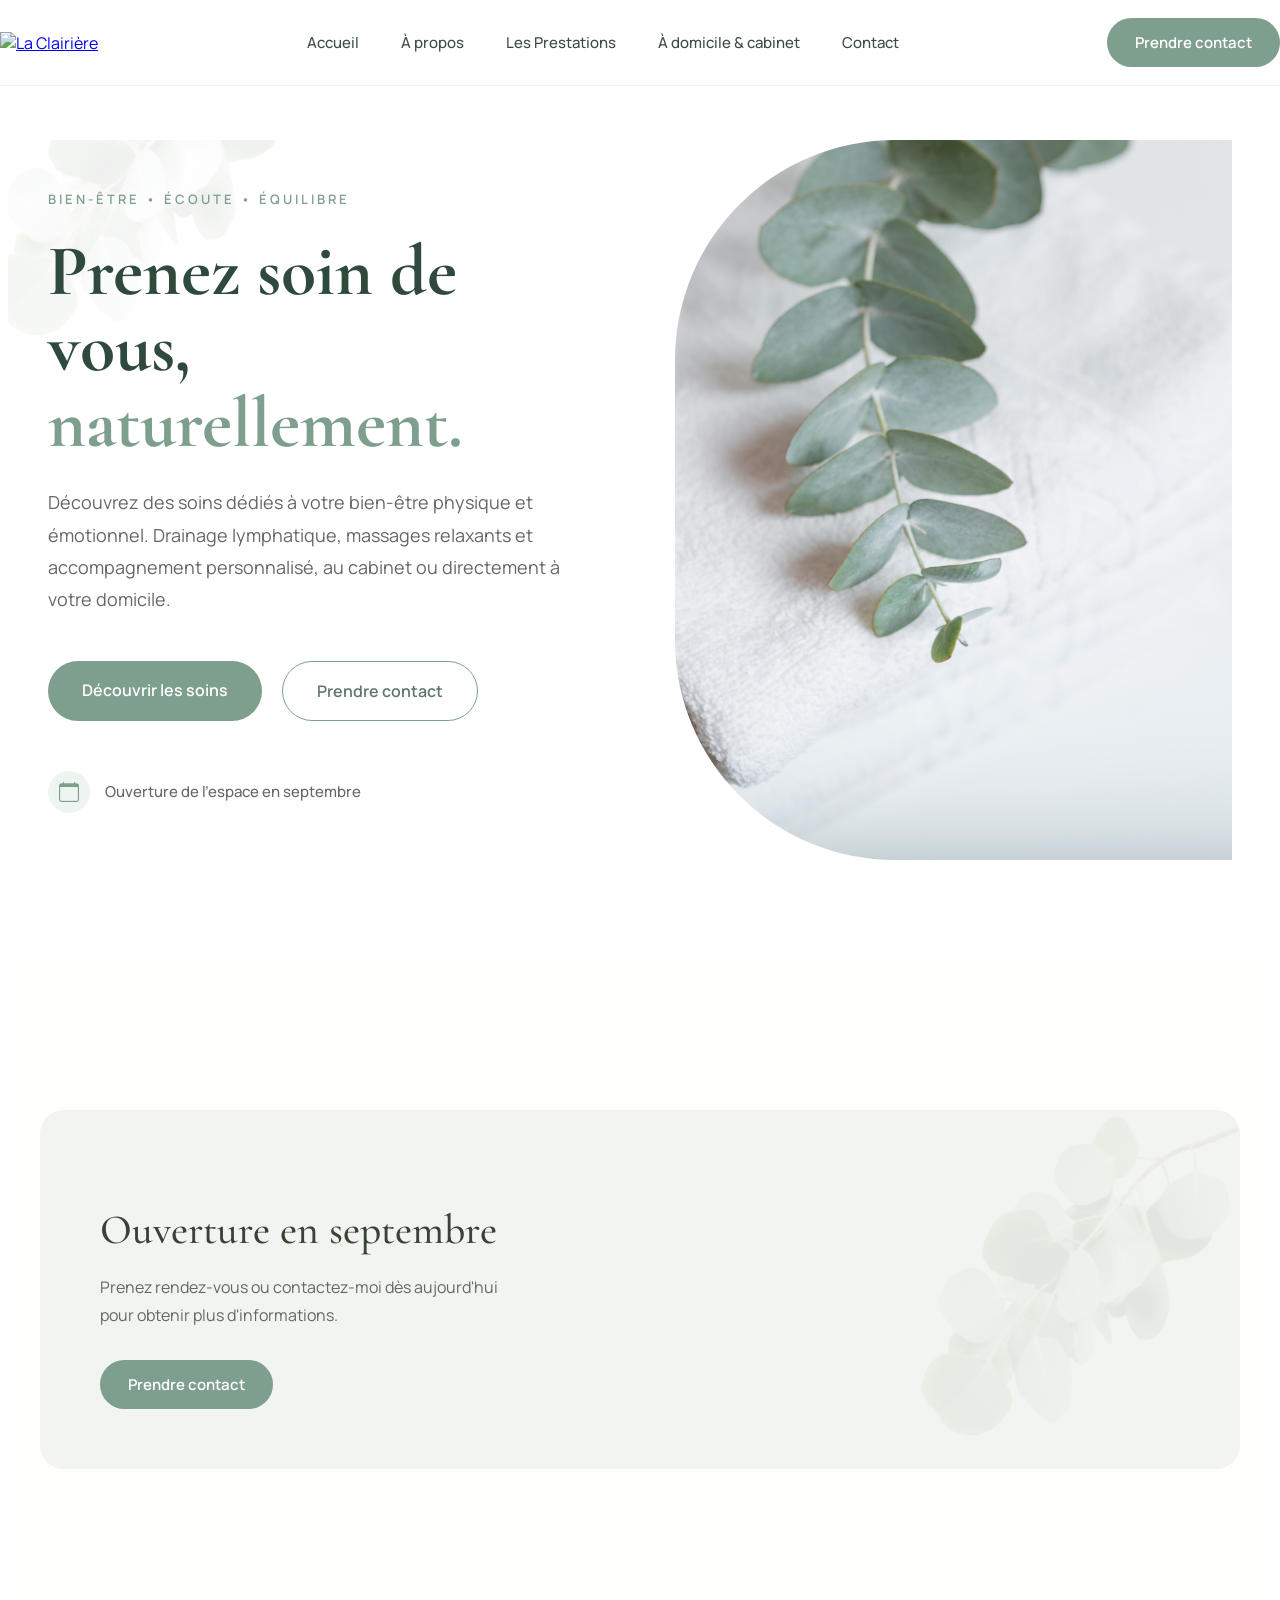
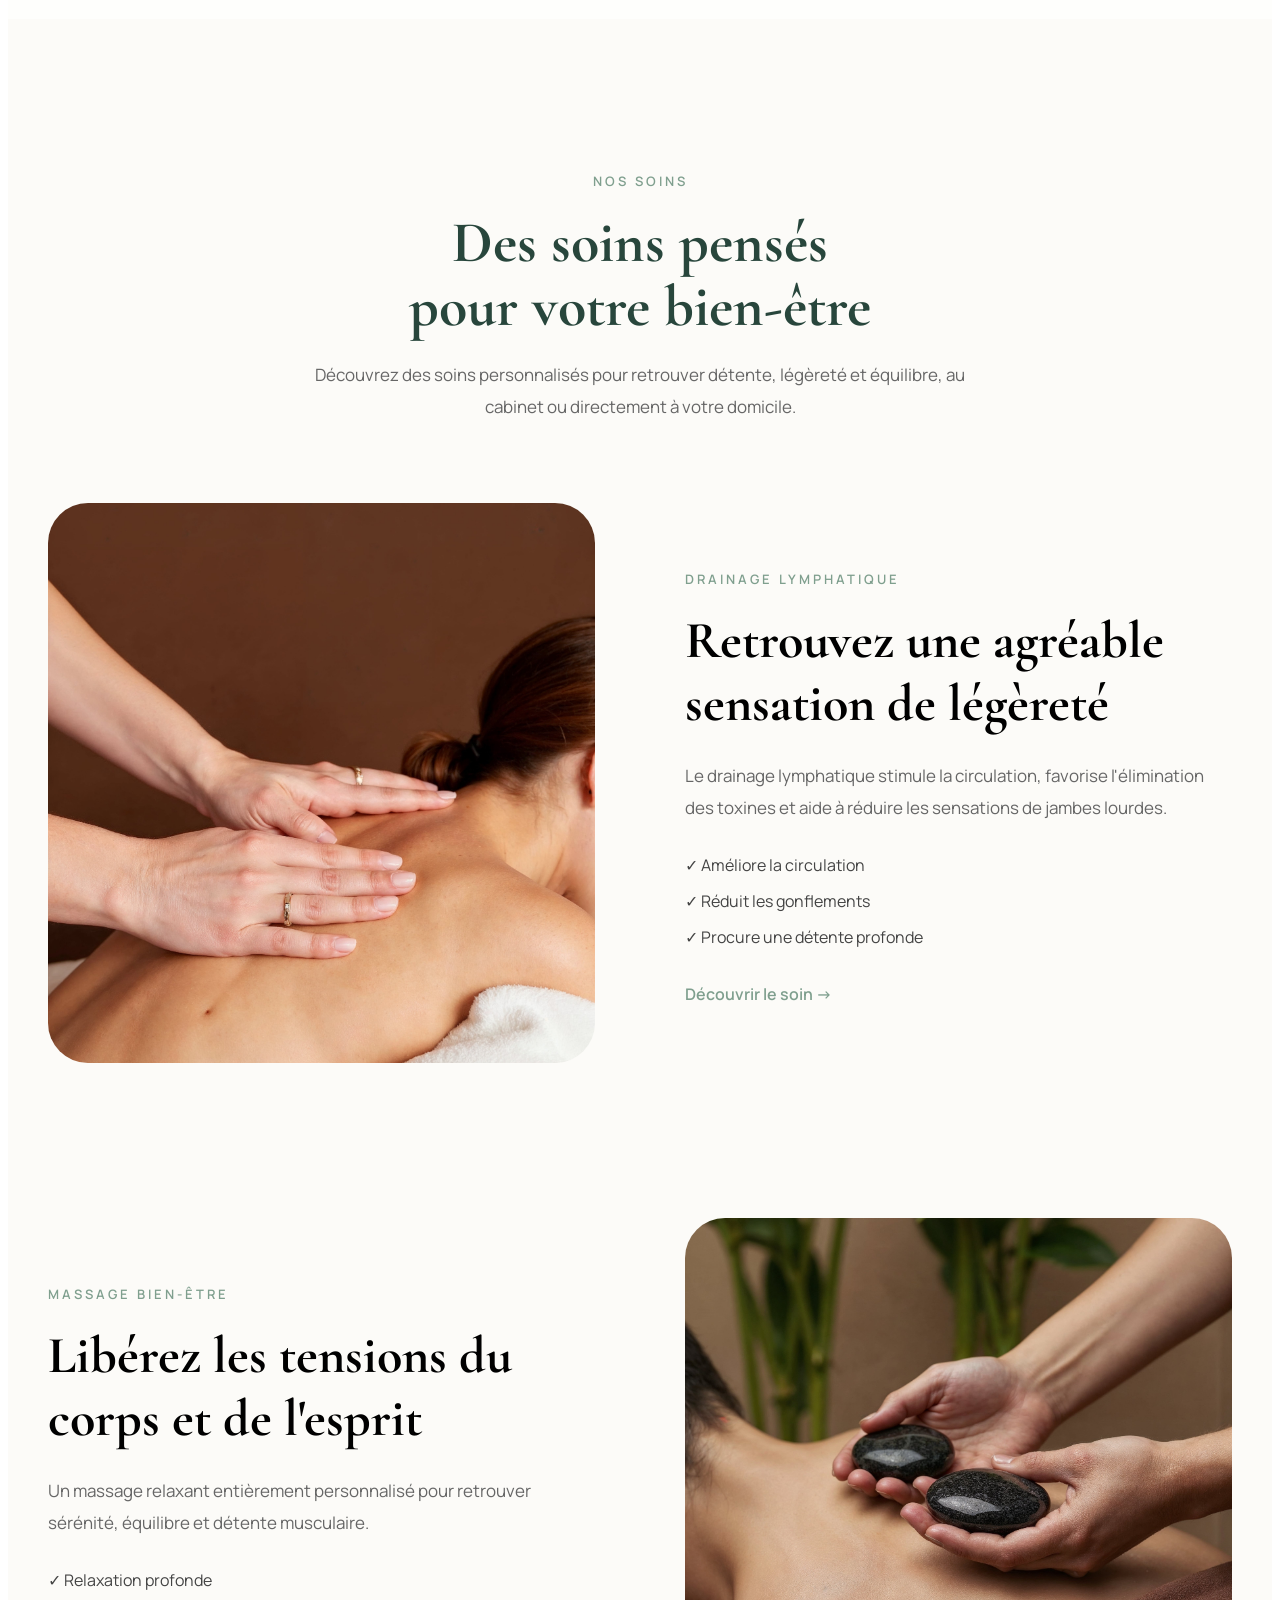
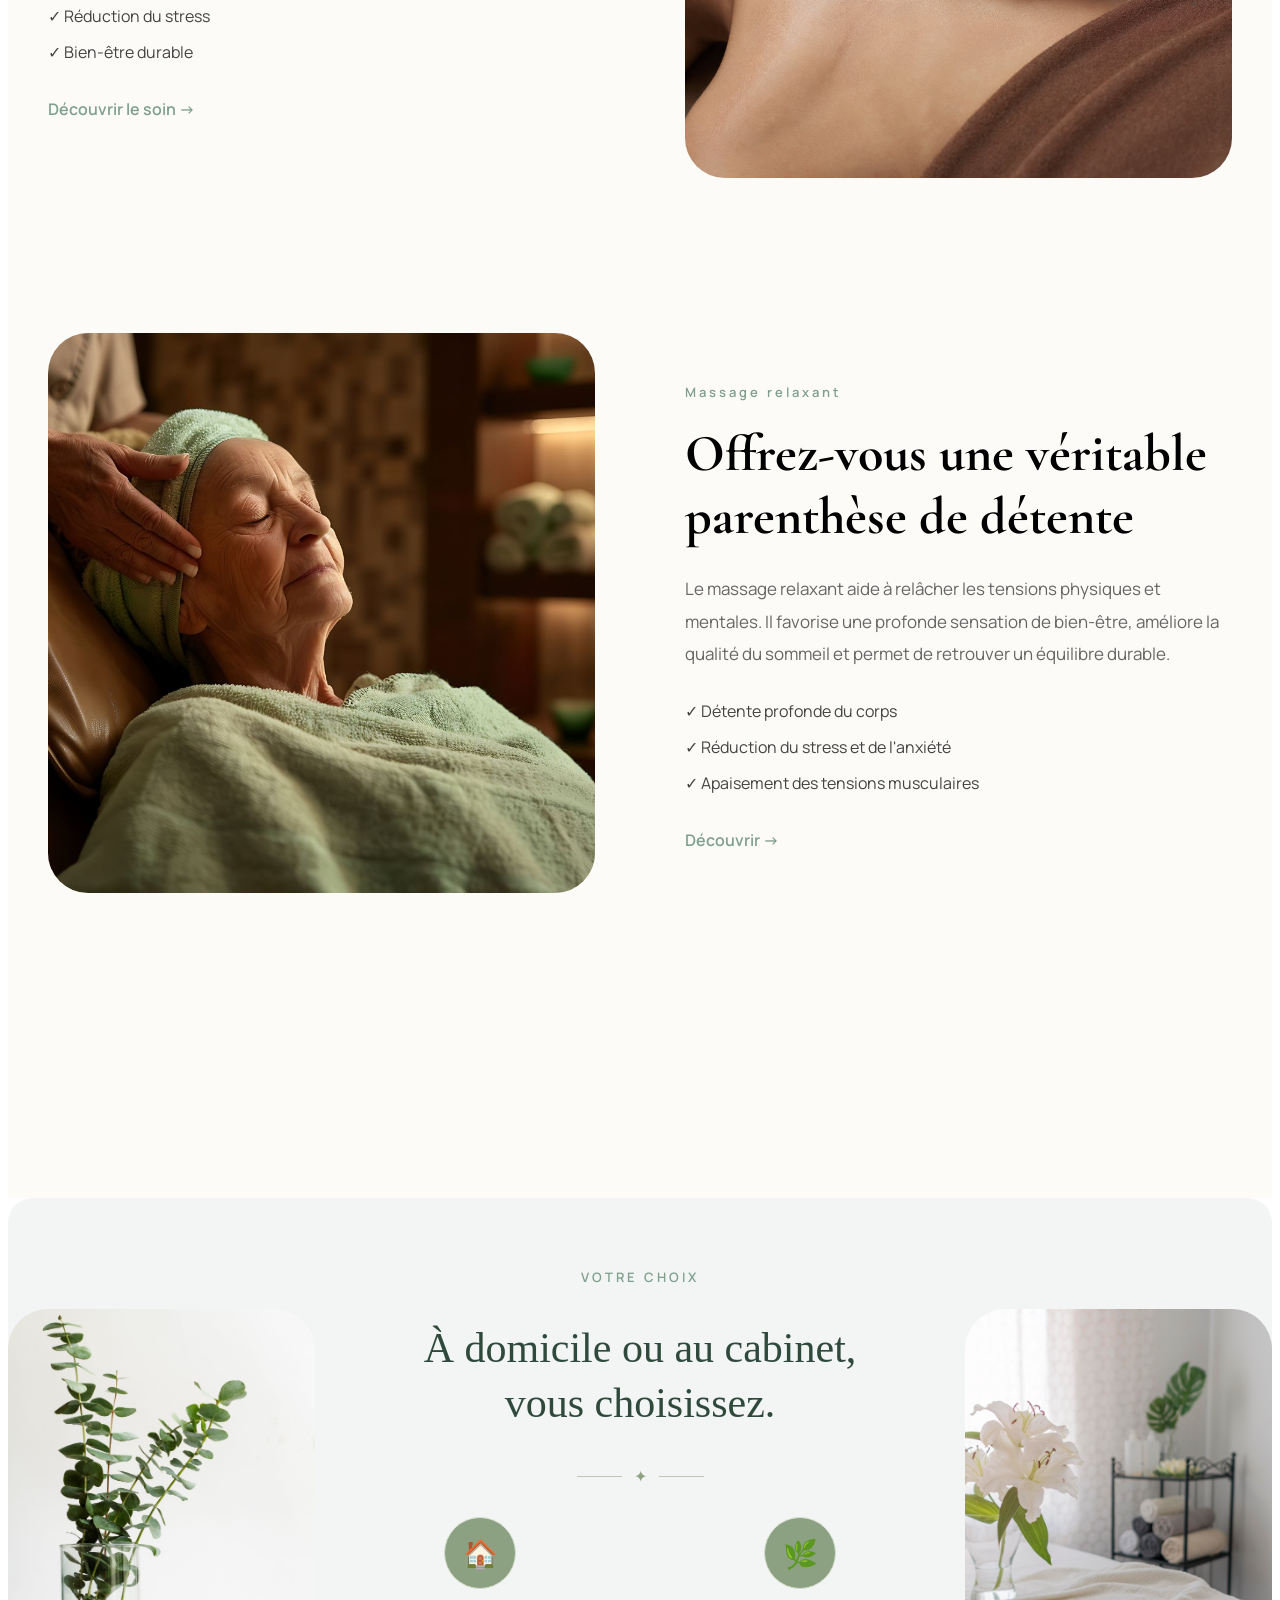
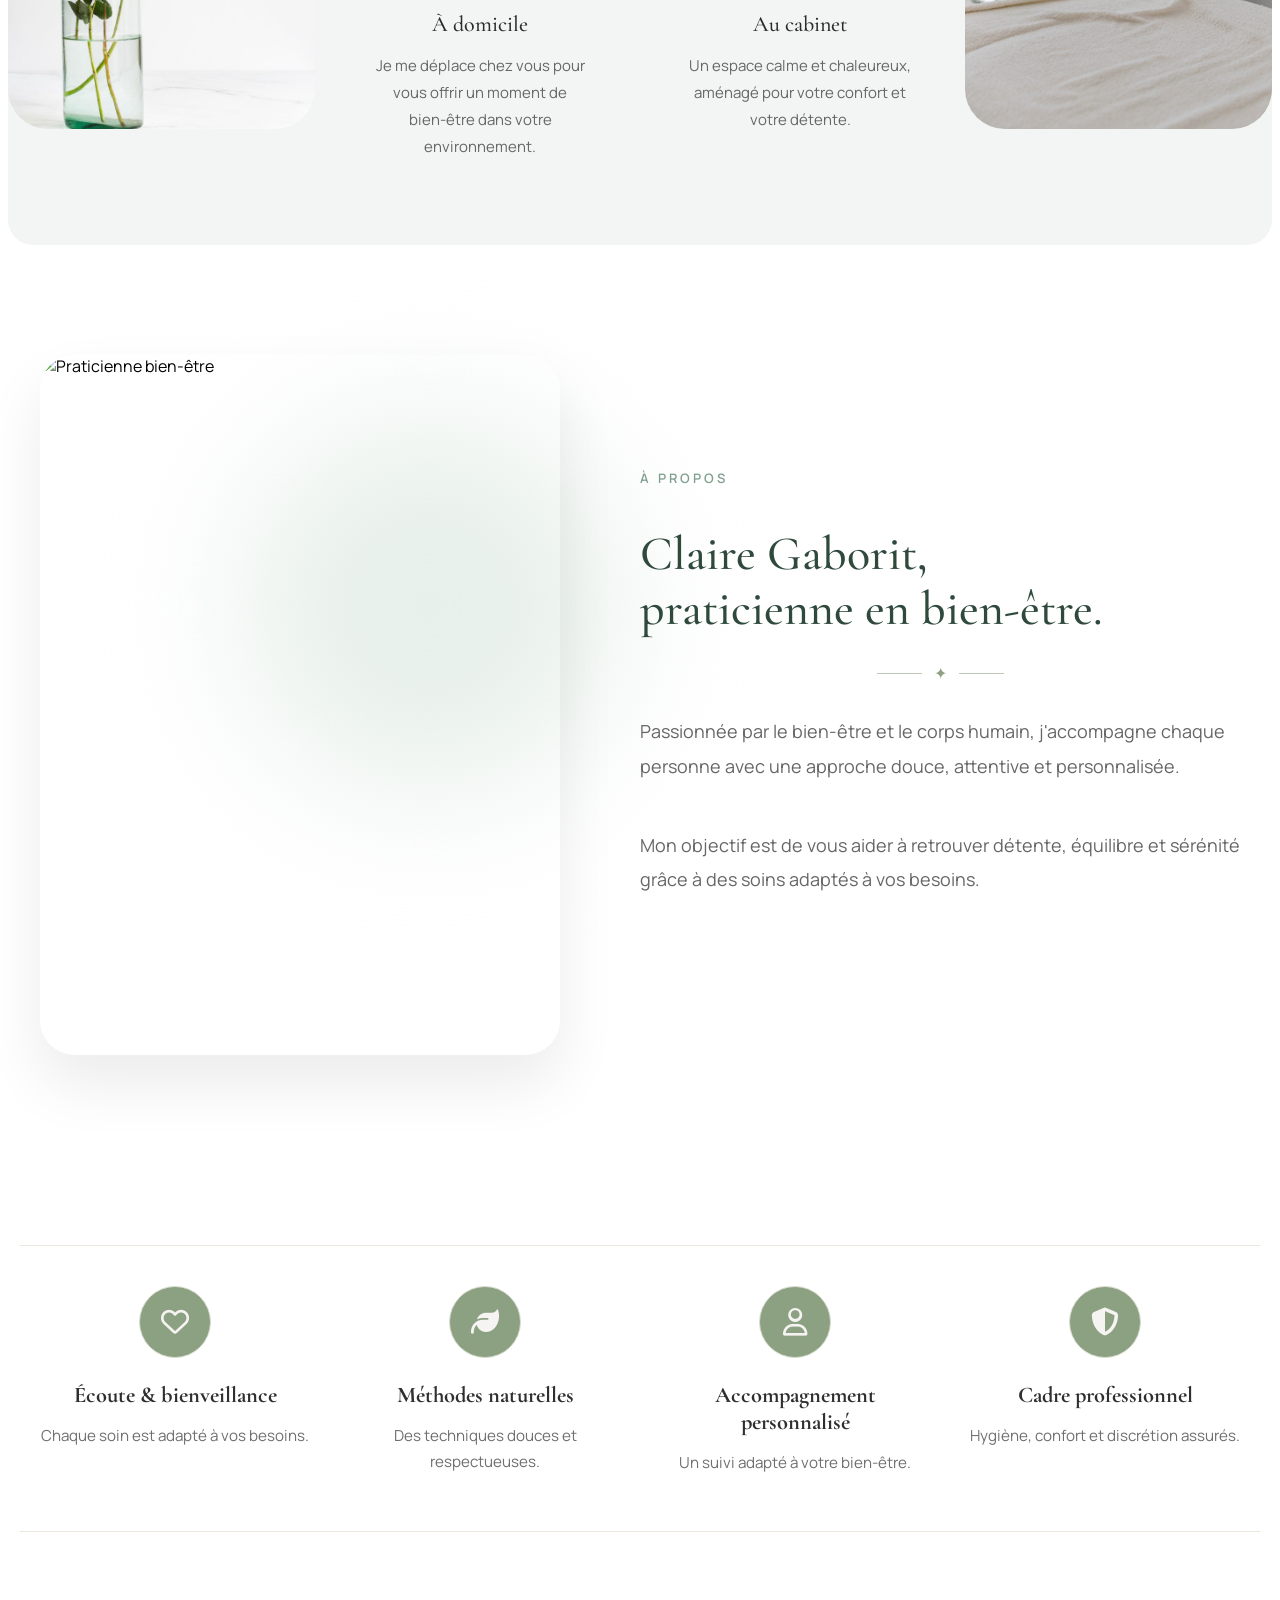
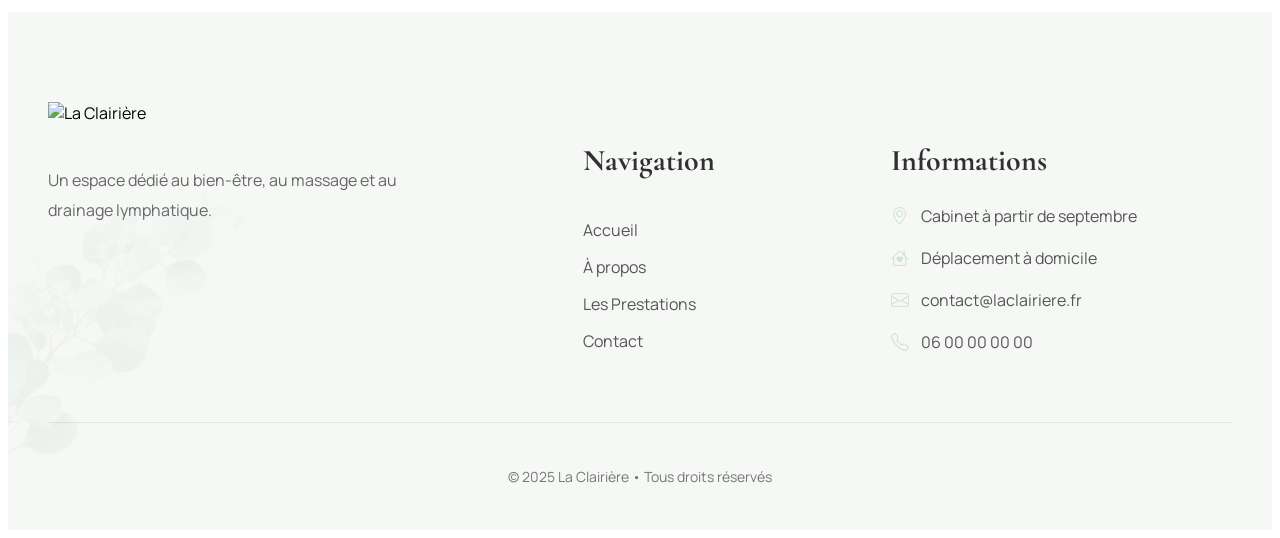
==== index.html @ f5d70e89 "init files" ====
<!DOCTYPE html>
<html lang="en">
<head>
    <meta charset="UTF-8">
    <meta name="viewport" content="width=device-width, initial-scale=1.0">
    <title>Document</title>
    <link rel="stylesheet" href="style.css">
    <link rel="stylesheet" href="https://cdn.jsdelivr.net/npm/bootstrap-icons@1.11.3/font/bootstrap-icons.min.css">
    <link rel="preconnect" href="https://fonts.googleapis.com">
    <link rel="stylesheet"
href="https://cdnjs.cloudflare.com/ajax/libs/font-awesome/6.7.2/css/all.min.css">
 
<link href="https://fonts.googleapis.com/css2?family=Cormorant+Garamond:wght@500;600;700&family=Manrope:wght@300;400;500;600&display=swap" rel="stylesheet">
  
</head>
<!-- HEADER -->

<header class="header">
    <div class="header-container">

        <a href="assets/logo.png" class="logo">
            <img src="" alt="La Clairière">
        </a>

        <nav class="nav">
            <a href="#">Accueil</a>
            <a href="apropos.html">À propos</a>
            <a href="prestations.html">Les Prestations</a>
            <a href="#">À domicile & cabinet</a>
            <a href="#">Contact</a>
        </nav>

        <a href="#" class="btn-contact">
            Prendre contact
        </a>

    </div>
</header>
<!-- HERO -->
<section class="hero">

    <div class="hero-content">

        <span class="hero-subtitle">
            BIEN-ÊTRE • ÉCOUTE • ÉQUILIBRE
        </span>

        <h1>
            Prenez soin de vous,<br>
            <span>naturellement.</span>
        </h1>

        <p>
            Découvrez des soins dédiés à votre bien-être physique et émotionnel.
            Drainage lymphatique, massages relaxants et accompagnement
            personnalisé, au cabinet ou directement à votre domicile.
        </p>

        <div class="hero-buttons">

            <a href="#" class="btn-primary">
                Découvrir les soins
            </a>

            <a href="#" class="btn-secondary">
                Prendre contact
            </a>

        </div>

        <div class="hero-opening">

            <div class="circle"> 
                <i class="bi bi-calendar"></i></div>

            <span>Ouverture de l'espace en septembre</span>

        </div>

    </div>

    <div class="hero-image">

        <img src="assets/stacked-white-towels.jpg" alt="Cabinet La Clairière">

    </div>

</section>
<!-- OUVERTURE -->
 <section class="opening">
    <div class="opening-content">
 
        <div class="opening-text">
            <h2>Ouverture en septembre</h2>
 
            <p>
                Prenez rendez-vous ou contactez-moi dès aujourd'hui
                pour obtenir plus d'informations.
            </p>
 
            <a href="#" class="btn-opening">
                Prendre contact
            </a>
        </div>
 
       
    </div>
</section>
<!-- SERVICES -->

<section class="services">

    <div class="services-container">

        <div class="section-title">

            <span>NOS SOINS</span>

            <h2>Des soins pensés<br>pour votre bien-être</h2>

            <p>
                Découvrez des soins personnalisés pour retrouver détente,
                légèreté et équilibre, au cabinet ou directement à votre domicile.
            </p>

        </div>

        <!-- SOIN 1 -->

        <div class="service">

            <div class="service-image">
                <img src="assets/person-enjoying-spa-session (1).jpg" alt="Drainage lymphatique">
            </div>

            <div class="service-text">

                <span class="service-category">
                    DRAINAGE LYMPHATIQUE
                </span>

                <h3>Retrouvez une agréable sensation de légèreté</h3>

                <p>
                    Le drainage lymphatique stimule la circulation,
                    favorise l'élimination des toxines et aide à réduire
                    les sensations de jambes lourdes.
                </p>

                <ul>

                    <li>✓ Améliore la circulation</li>

                    <li>✓ Réduit les gonflements</li>

                    <li>✓ Procure une détente profonde</li>

                </ul>

                <a href="#" class="discover">
                    Découvrir le soin →
                </a>

            </div>

        </div>

        <!-- SOIN 2 -->

        <div class="service reverse">

            <div class="service-image">
                <img src="assets/person-enjoying-spa-session (2).jpg" alt="Massage bien-être">
            </div>

            <div class="service-text">

                <span class="service-category">
                    MASSAGE BIEN-ÊTRE
                </span>

                <h3>Libérez les tensions du corps et de l'esprit</h3>

                <p>
                    Un massage relaxant entièrement personnalisé
                    pour retrouver sérénité, équilibre et détente musculaire.
                </p>

                <ul>

                    <li>✓ Relaxation profonde</li>

                    <li>✓ Réduction du stress</li>

                    <li>✓ Bien-être durable</li>

                </ul>

                <a href="#" class="discover">
                    Découvrir le soin →
                </a>

            </div>

        </div>

        <!-- SOIN 3 -->

        <div class="service">

            <div class="service-image">
                <img src="assets/person-enjoying-scalp-massage-spa.jpg" alt="Massage à domicile">
            </div>

            <div class="service-text">

                <span class="service-category">
                    Massage relaxant
                </span>

                <h3>Offrez-vous une véritable parenthèse de détente</h3>

                <p>
                    Le massage relaxant aide à relâcher les tensions physiques
            et mentales. Il favorise une profonde sensation de bien-être,
            améliore la qualité du sommeil et permet de retrouver un
            équilibre durable.
                </p>

                <ul>

                    <li>✓ Détente profonde du corps</li>

                    <li>✓ Réduction du stress et de l'anxiété</li>

                    <li>✓ Apaisement des tensions musculaires</li>

                </ul>

                <a href="#" class="discover">
                    Découvrir →
                </a>

            </div>

        </div>

    </div>

</section>
 
<section class="choice">
    

    <div class="choice-left">
        <img src="assets/elegant-eucalyptus-background.jpg" alt="">
    </div>
 
    <div class="choice-content">
        <span class="subtitle">VOTRE CHOIX</span>
 
        <h2>
            À domicile ou au cabinet,<br>
            vous choisissez.
        </h2>
 
        <div class="divider">
            <span></span>
            ✦
            <span></span>
        </div>
 
        <div class="options">
 
            <div class="option">
                <div class="icon">
                    🏠
                </div>
 
                <h3>À domicile</h3>
 
                <p>
                    Je me déplace chez vous pour vous offrir un moment
                    de bien-être dans votre environnement.
                </p>
            </div>
 
            <div class="option">
                <div class="icon">
                    🌿
                </div>
 
                <h3>Au cabinet</h3>
 
                <p>
                    Un espace calme et chaleureux,
                    aménagé pour votre confort
                    et votre détente.
                </p>
            </div>
 
        </div>
    </div>
 
    <div class="choice-right">
        <img src="assets/massage-table-with-white-sheets.jpg" alt="">
    </div>
</section>
<!-- ABOUT -->
<section class="about">
    <div class="container">
 
        <div class="about-image">
            <img src="images/praticienne.jpg" alt="Praticienne bien-être">
        </div>
 
        <div class="about-content">
 
            <span class="section-tag">À PROPOS</span>
 
            <h2>
                Claire Gaborit,<br>
                praticienne en bien-être.
            </h2>
 
            <div class="divider">
                <span></span>
                            ✦
                <span></span>
            </div>
 
            <p>
                Passionnée par le bien-être et le corps humain,
                j'accompagne chaque personne avec une approche douce,
                attentive et personnalisée.
            </p>
 
            <p>
                Mon objectif est de vous aider à retrouver détente,
                équilibre et sérénité grâce à des soins adaptés à vos besoins.
            </p>
 
            <!-- <a href="#" class="btn-outline">
                En savoir plus sur moi
            </a> -->
 
        </div>
 
    </div>
</section>
<!-- AVANTAGES -->
 <section class="features">
 
    <div class="feature">
        <div class="icon">
            <i class="fa-regular fa-heart"></i>
        </div>
 
        <h3>Écoute & bienveillance</h3>
 
        <p>
            Chaque soin est adapté
            à vos besoins.
        </p>
    </div>
 
    <div class="feature">
        <div class="icon">
            <i class="fa-solid fa-leaf"></i>
        </div>
 
        <h3>Méthodes naturelles</h3>
 
        <p>
            Des techniques douces
            et respectueuses.
        </p>
    </div>
 
    <div class="feature">
        <div class="icon">
            <i class="fa-regular fa-user"></i>
        </div>
 
        <h3>Accompagnement personnalisé</h3>
 
        <p>
            Un suivi adapté à votre
            bien-être.
        </p>
    </div>
 
    <div class="feature">
        <div class="icon">
          <i class="fa-solid fa-shield-halved"></i>
 
        </div>
 
        <h3>Cadre professionnel</h3>
 
        <p>
            Hygiène, confort et
            discrétion assurés.
        </p>
    </div>
 
</section>

 

<!-- FOOTER -->
 <footer class="footer">

    <div class="footer-container">

        <div class="footer-top">

            <div class="footer-brand">

                <img src="assets/logo-footer.png" alt="La Clairière">

                <p>
                    Un espace dédié au bien-être, au massage
                    et au drainage lymphatique.
                </p>

            </div>

            <div class="footer-links">

                <h4>Navigation</h4>

                <a href="index.html">Accueil</a>
                <a href="apropos.html">À propos</a>
                <a href="prestations.html">Les Prestations</a>
                <a href="#">Contact</a>

            </div>

            <div class="footer-contact">

                <h4>Informations</h4>

                <p>
                    <i class="bi bi-geo-alt"></i>
                    Cabinet à partir de septembre
                </p>

                <p>
                    <i class="bi bi-house-heart"></i>
                    Déplacement à domicile
                </p>

                <p>
                    <i class="bi bi-envelope"></i>
                    contact@laclairiere.fr
                </p>

                <p>
                    <i class="bi bi-telephone"></i>
                    06 00 00 00 00
                </p>

            </div>

        </div>

        <div class="footer-bottom">

            <p>
                © 2025 La Clairière • Tous droits réservés
            </p>

        </div>

    </div>

</footer>
 
</body>



<body>
    
</body>
</html>
---- style.css ----
/* HEADER */

.header{
    position:fixed;
    top:0;
    left:0;
    width:100%;
    z-index:1000;

    background:rgba(255,255,255,.92);
    backdrop-filter:blur(12px);

    border-bottom:1px solid rgba(0,0,0,.05);
}

.header-container{
    display:flex;
    justify-content:space-between;
    align-items:center;
    padding:18px 0;
}


.logo img{
    height:58px;
    width: auto;
}

.nav{

    display:flex;
    gap:42px;
}

.nav a{

    text-decoration:none;
    color:#3d4b44;

    font-size:15px;
    font-weight:500;

    transition:.3s;
}

.nav a:hover{

    color:#7F9F8E;
}

.btn-contact{

    background:#7F9F8E;

    color:white;
    text-decoration:none;

    padding:14px 28px;

    border-radius:40px;

    font-size:15px;
    font-weight:600;

    transition:.3s;
}

.btn-contact:hover{

    background:#648371;

    transform:translateY(-2px);
}

@media(max-width:992px){

    .container{

        padding:18px 20px;
    }

    .nav{

        display:none;
    }

    .btn-contact{

        padding:12px 20px;
    }

    .logo img{

        height:48px;
    }

}
:root{

    --green:#7F9F8E;
    --green-dark:#5F7868;

    --background:#FCFBF8;

    --text:#313131;

    --light:#F2F5F2;
}

h1,h2,h3{

    font-family:'Cormorant Garamond', serif;
}

body{

    font-family:'Manrope', sans-serif;
}

/* HERO */

.hero{

    max-width:1300px;

    margin:140px auto 100px;

    display:grid;
    grid-template-columns:1fr 1fr;

    align-items:center;

    gap:70px;

    padding:0 40px;
}

.hero-content{

    max-width:540px;
}

.hero-subtitle{

    color:#7F9F8E;

    font-size:13px;

    letter-spacing:3px;

    font-weight:600;
}

.hero h1{
    color: #2f4a3d;

    font-family:'Cormorant Garamond',serif;

    font-size:72px;

    line-height:1.05;

    margin:25px 0;
}

.hero h1 span{

    color:#7F9F8E;
}

.hero p{

    font-size:18px;

    line-height:1.8;

    color:#666;

    margin-bottom:45px;
}

.hero-buttons{

    display:flex;

    gap:20px;

    margin-bottom:50px;
}

.btn-primary{

    background:#7F9F8E;

    color:white;

    padding:18px 34px;

    border-radius:50px;

    text-decoration:none;

    font-weight:600;

    transition:.35s;
}

.btn-primary:hover{

    background:#5F7868;

    transform:translateY(-3px);
}

.btn-secondary{

    border:1px solid #7F9F8E;

    color:#5F7868;

    padding:18px 34px;

    border-radius:50px;

    text-decoration:none;

    font-weight:600;

    transition:.35s;
}

.btn-secondary:hover{

    background:#F2F5F2;
}
.hero-image{

    position:relative;

    height:720px;

    overflow:hidden;

    border-radius:220px 0 0 220px;
}

.hero-image img{

    width:100%;
    height:100%;

    object-fit:cover;

    transition:1s;
}

.hero-image:hover img{

    transform:scale(1.05);
}
/* RESPONSIVE */
@media(max-width:1024px){

.hero{

    grid-template-columns:1fr;

    text-align:center;

    margin-top:120px;
}

.hero-content{

    margin:auto;
}

.hero-buttons{

    justify-content:center;
}

.hero-opening{

    justify-content:center;
}

.hero-image{

    height:500px;

    border-radius:80px;
}

.hero h1{

    font-size:56px;
}

}


.hero-opening{
    display:flex;
    align-items:center;
    gap:15px;
    margin-top:40px;
}

.circle{
    width:42px;
    height:42px;

    background:#EEF4F0;

    border-radius:50%;

    display:flex;
    justify-content:center;
    align-items:center;
}

.circle i{
    font-size:20px;
    color:#7F9F8E;
}

.hero-opening span{
    color:#666;
    font-size:15px;
    font-weight:500;
}

.hero{
    position: relative;
    overflow: hidden;
}

.hero{
    position: relative;
    overflow: hidden;
}
/* feuille background */
.hero::after{
    content: "";

    position: absolute;

    top: -190px;
    left: -90px;

    width: 450px;
    height: 550px;

    background: url("assets/feuille2.png") no-repeat top right;
    background-size: contain;

    opacity: .06;

    pointer-events: none;
    z-index: 0;
}
.hero-content,
.hero-image{
    position: relative;
    z-index: 2;
}
/* SERVICES */
.services{

    padding:150px 0;

    background:#FCFBF8;
}

.services-container{

    max-width:1250px;

    margin:auto;

    padding:0 40px;
}

.section-title{
    color: #2f4a3d;

    text-align:center;

    max-width:700px;

    margin:auto auto 120px;
}

.section-title span{

    color:#7F9F8E;

    font-size:13px;

    letter-spacing:3px;

    font-weight:600;
}

.section-title h2{

    font-family:'Cormorant Garamond',serif;

    font-size:60px;

    margin:20px 0;
}

.section-title p{

    color:#666;

    line-height:1.8;

    font-size:18px;
}
/* chaque soin */
.service{

    display:grid;

    grid-template-columns:1fr 1fr;

    gap:90px;

    align-items:center;

    margin-bottom:150px;
}

.reverse .service-image{

    order:2;
}

.reverse .service-text{

    order:1;
}
/* IMAGES */
.service-image img{

    width:100%;

    height:560px;

    object-fit:cover;

    border-radius:40px;

    transition:.5s;
}

.service-image img:hover{

    transform:scale(1.03);
}
/* TEXTE */
.service-category{

    color:#7F9F8E;

    letter-spacing:3px;

    font-size:13px;

    font-weight:600;
}

.service-text h3{

    font-family:'Cormorant Garamond',serif;

    font-size:52px;

    margin:20px 0 25px;
}

.service-text p{

    color:#666;

    line-height:1.9;

    font-size:17px;

    margin-bottom:30px;
}
/* LISTE */
.service-text ul{

    list-style:none;

    padding:0;

    margin:0 0 35px;
}

.service-text li{

    margin-bottom:14px;

    color:#444;
}
/* BOUTON */
.discover{

    display:inline-flex;

    align-items:center;

    gap:10px;

    color:#7F9F8E;

    text-decoration:none;

    font-weight:600;

    transition:.35s;
}

.discover:hover{

    transform:translateX(6px);
}
/* RESOUNSIVE */
@media(max-width:992px){

.service{

    grid-template-columns:1fr;

    gap:50px;
}

.reverse .service-image{

    order:1;
}

.reverse .service-text{

    order:2;
}

.service-image img{

    height:380px;
}

.section-title h2{

    font-size:42px;
}

.service-text h3{

    font-size:38px;
}

}

/* CABINET */
.choice{
    display:grid;
    grid-template-columns:1fr 2fr 1fr;
    align-items:center;
    background:#7f9f8e1a;
    overflow:hidden;
    border-radius:25px;
    min-height:420px;
}
 
.choice-left img,
.choice-right img{
    border-radius: 40px;
    width:100%;
    height:420px;
    object-fit:cover;
}
 
.choice-content{
    text-align:center;
    padding:70px 50px;
}
 
.subtitle{
    display:block;
    color: rgb(127, 159, 142);
    font-size: 13px;
    letter-spacing: 3px;
    font-weight: 600;
}
 
.choice-content h2{
    color: #2f4a3d;
    font-family:Georgia, serif;
    font-size:42px;
    font-weight:400;
    line-height:1.3;
    
}
 
.divider{
    display:flex;
    justify-content:center;
    align-items:center;
    gap:12px;
    color:#7f9474;
    margin:25px 0 45px;
}
 
.divider span{
    width:45px;
    height:1px;
    background:#b7c0ae;
}
 
.options{
    display:flex;
    justify-content:center;
    gap:90px;
}
 
.option{
    width:230px;
}
 
.icon{
    width:58px;
    height:58px;
    border-radius:50%;
    background:#8ca182;
    color:#fff;
    display:flex;
    justify-content:center;
    align-items:center;
    margin:auto;
    font-size:24px;
    margin-bottom:18px;
}
 
.option h3{
    margin-bottom:12px;
    font-size:22px;
    font-weight:500;
    color:#2b2b2b;
}
 
.option p{
    color:#666;
    line-height:1.8;
    font-size:15px;
}
 
@media(max-width:991px){
 
    .choice{
        grid-template-columns:1fr;
    }
 
    .choice-left,
    .choice-right{
        display:none;
    }
 
    .options{
        flex-direction:column;
        gap:40px;
        align-items:center;
    }
 
    .choice-content h2{
        font-size:34px;
    }
 
}

/* RESPONSIVE */
@media(max-width:992px){

.choice-grid{

    grid-template-columns:1fr;
}

.choice-card img{

    height:260px;
}

}

/* ABOUT */
.about{
    padding:110px 0;
}
 
.about .container{
    max-width:1200px;
    margin:auto;
    padding:0 20px;
 
    display:grid;
    grid-template-columns:520px 1fr;
    gap:80px;
    align-items:center;
}
 
.about-image img{
    width:100%;
    display:block;
 
    border-radius:90px 220px 90px 220px;
    object-fit:cover;
}
 
.section-tag{
    display:block;
   color: #7F9F8E;
    letter-spacing: 3px;
    font-size: 13px;
    font-weight: 600;
}
 
.about h2{
    font-family:"Cormorant Garamond",serif;
    font-size:3rem;
    line-height:1.15;
    font-weight:500;
  color: #2f4a3d;
    margin-bottom:18px;
}
 
.divider{
    display:flex;
    align-items:center;
    gap:12px;
    color:#8fa182;
    margin-bottom:30px;
}
 
.divider span{
    width:45px;
    height:1px;
    background:#bfc7b7;
}
 
.about p{
    color:#666;
    line-height:1.9;
    margin-bottom:18px;
}
 
.btn-outline{
    display:inline-block;
    padding:14px 28px;
    border:1px solid #8fa182;
    border-radius:12px;
    text-decoration:none;
    color:#51644c;
    transition:.3s;
}
 
.btn-outline:hover{
    background:#8fa182;
    color:white;
}
 
@media(max-width:900px){
 
.about .container{
    grid-template-columns:1fr;
    gap:50px;
}
 
.about-image{
    max-width:500px;
    margin:auto;
}
 
.about h2{
    font-size:2.4rem;
}
 
}

/* AVANTAGES */
.features{
    max-width:1200px;
    margin:80px auto;
    padding:40px 20px;
 
    display:grid;
    grid-template-columns:repeat(4,1fr);
    gap:40px;
 
    border-top:1px solid #ece8df;
    border-bottom:1px solid #ece8df;
}
 
.feature{
    text-align:center;
}
 
.icon{
    width:70px;
    height:70px;
    margin:0 auto 20px;
 
    display:flex;
    justify-content:center;
    align-items:center;
 
    border:1px solid #d8ddcf;
    border-radius:50%;
 
    color: rgb(246, 243, 243);
    font-size:28px;
}
 
.feature h3{
    font-family:"Cormorant Garamond",serif;
    font-size:1.4rem;
    color:#2f2f2f;
    margin-bottom:12px;
}
 
.feature p{
    color:#6f6f6f;
    line-height:1.7;
    font-size:.95rem;
}
 
@media(max-width:900px){
 
.features{
    grid-template-columns:repeat(2,1fr);
}
 
}
 
@media(max-width:600px){
 
.features{
    grid-template-columns:1fr;
}
 
}
/* OUVERTURE */
.opening{
    padding:80px 20px;
}
 
.opening-content{
    max-width:1200px;
    margin:auto;
 
    display:grid;
    grid-template-columns:1fr 420px;
    align-items:center;
 
    background:#7f9f8e1a;
    border-radius:24px;
    overflow:hidden;
}
 
.opening-text{
    padding:60px;
}
 
.opening-text h2{
    font-family:"Cormorant Garamond",serif;
    font-size:2.6rem;
    font-weight:500;
    color:#384235;
    margin-bottom:18px;
}
 
.opening-text p{
    color:#666;
    line-height:1.8;
    max-width:420px;
    margin-bottom:30px;
}
 
.btn-opening{
    display:inline-block;
    background: #7F9F8E;
    color: white;
    text-decoration: none;
    padding: 14px 28px;
    border-radius: 40px;
    font-size: 15px;
    font-weight: 600;
    transition: .3s;
  
}
 
.btn-opening:hover{
    background:#4288591a;
}
 
.opening-image img{
    width:100%;
    height:100%;
    object-fit:cover;
    display:block;
}
 
@media(max-width:900px){
 
    .opening-content{
        grid-template-columns:1fr;
    }
 
    .opening-image{
        height:240px;
    }
 
    .opening-text{
        padding:40px 30px;
    }
 
}
.opening{
    position: relative;
    overflow: hidden;
    padding: 150px 0;
    background: #fefefc;
}
.opening-content::before{
    content: "";
    position: absolute;

    top: 90px;
    right: -30px;

    width: 450px;
    height: 550px;

    background: url("assets/feuille2.png") no-repeat top right;
    background-size: contain;

    opacity: .06;

    pointer-events: none;

    z-index: 0;
}
/* FOOTER */
.footer{

    position:relative;

    padding:90px 0 30px;

    background:#F5F8F5;

    overflow:hidden;
}
.footer::before{

    content:"";

    position:absolute;

    left:-100px;

    bottom:-100px;

    width:420px;

    height:520px;

    background:url("assets/feuille.png") no-repeat;

    background-size:contain;

    opacity:.04;

    transform:rotate(-20deg);

    pointer-events:none;
}
.footer-container{

    max-width:1250px;

    margin:auto;

    padding:0 40px;

    position:relative;

    z-index:2;
}
.footer-top{

    display:grid;

    grid-template-columns:2fr 1fr 1.5fr;

    gap:80px;

    padding-bottom:50px;

    border-bottom:1px solid rgba(0,0,0,.08);
}
/* LOGO */
.footer-brand img{

    height:70px;

    margin-bottom:25px;
}

.footer-brand p{

    color:#666;

    line-height:1.9;

    max-width:380px;
}
.footer h4{

    font-family:"Cormorant Garamond",serif;

    font-size:30px;

    margin-bottom:25px;

    color:#303030;
}
.footer-links{

    display:flex;

    flex-direction:column;

    gap:15px;
}

.footer-links a{

    text-decoration:none;

    color:#555;

    transition:.3s;
}

.footer-links a:hover{

    color:#7F9F8E;

    padding-left:8px;
}
.footer-contact p{

    display:flex;

    align-items:center;

    gap:12px;

    color:#555;

    margin-bottom:18px;
}

.footer-contact i{

    color:#d4e4dc;

    font-size:18px;
}
.footer-bottom{

    text-align:center;

    padding-top:30px;

    color:#777;

    font-size:14px;
}
@media(max-width:992px){

.footer-top{

    grid-template-columns:1fr;

    gap:50px;
}

.footer{

    text-align:center;
}

.footer-contact p{

    justify-content:center;
}

.footer-links{

    align-items:center;
}

}

/* A PROPOS */
/* ===========================
        HERO A PROPOS
=========================== */

.about-hero{

    position: relative;

    overflow: hidden;

    background: #FCFBF8;

    padding: 170px 0 120px;

}

.about-container{

    max-width: 1250px;

    margin: auto;

    padding: 0 40px;

    display: grid;

    grid-template-columns: 1fr 520px;

    align-items: center;

    gap: 90px;

}

/* Texte */

.about-content{

    max-width: 620px;

}

.about-content .hero-subtitle{

    display: inline-block;

    color: #7F9F8E;

    font-size: 14px;

    font-weight: 600;

    letter-spacing: 3px;

    text-transform: uppercase;

}

.about-content h1{

    font-family: "Cormorant Garamond", serif;

    font-size: 72px;

    line-height: 1.05;

    color: #28463C;

    margin: 25px 0;

}

.about-content p{

    font-size: 18px;

    line-height: 1.9;

    color: #666;

    margin-bottom: 45px;

}

.about-content strong{

    color: #28463C;

    font-weight: 600;

}

/* Image */

.about-image{

    position: relative;

}

.about-image img{

    width: 100%;

    height: 700px;

    object-fit: cover;

    border-radius: 35px;

    box-shadow: 0 30px 60px rgba(0,0,0,.08);

}
.about-hero::before{

    content: "";

    position: absolute;

    top: -170px;

    right: -160px;

    width: 480px;

    height: 600px;

    background: url("assets/feuille2.png") no-repeat;

    background-size: contain;

    opacity: .05;

    transform: rotate(-18deg);

    pointer-events: none;

}

.about-image::before{

    content: "";

    position: absolute;

    width: 380px;

    height: 380px;

    background: #E8F0EB;

    border-radius: 50%;

    top: 60px;

    right: -60px;

    filter: blur(70px);

    z-index: -1;

}

/* RESPONSIVE */
@media(max-width:992px){

.about-container{

    grid-template-columns: 1fr;

    gap: 60px;

}

.about-image{

    order: -1;

}

.about-image img{

    height: 500px;

}

.about-content{

    text-align: center;

    max-width: 100%;

}

.about-content h1{

    font-size: 50px;

}

.about-content p{

    margin: 30px auto 40px;

}

}


/* MON HISTOIRE */
/* ===========================
        MON HISTOIRE
=========================== */

.story{

    position: relative;

    padding: 140px 0;

    background: #ffffff;

    overflow: hidden;

}

.story-container{

    max-width: 1250px;

    margin: auto;

    padding: 0 40px;

    display: grid;

    grid-template-columns: 500px 1fr;

    gap: 90px;

    align-items: center;

}
.story-image{

    position: relative;

}

.story-image img{

    width: 100%;

    height: 680px;

    object-fit: cover;

    border-radius: 35px;

    box-shadow: 0 30px 70px rgba(0,0,0,.08);

}
.story-content{

    max-width: 600px;

}

.story-content h2{

    font-family: "Cormorant Garamond", serif;

    font-size: 58px;

    line-height: 1.1;

    color: #28463C;

    margin: 20px 0 30px;

}

.story-content p{

    font-size: 17px;

    line-height: 1.9;

    color: #666;

    margin-bottom: 25px;

}

.story-content strong{

    color: #28463C;

}
.story-signature{

    margin-top: 50px;

    padding-top: 30px;

    border-top: 1px solid rgba(0,0,0,.08);

}

.story-signature span{

    display: block;

    font-family: "Cormorant Garamond", serif;

    font-size: 32px;

    color: #28463C;

}

.story-signature small{

    color: #7F9F8E;

    letter-spacing: 1px;

}
/* .story::before{

    content:"";

    position:absolute;

    left:-140px;

    bottom:-80px;

    width:420px;

    height:520px;

    background:url("assets/feuille2.png") no-repeat;

    background-size:contain;

    opacity:.04;

    transform:rotate(15deg);

} */

@media(max-width:992px){

.story{

    padding:90px 0;

}

.story-container{

    grid-template-columns:1fr;

    gap:50px;

}

.story-image{

    order:-1;

}

.story-image img{

    height:450px;

}

.story-content{

    max-width:100%;

    text-align:center;

}

.story-content h2{

    font-size:44px;

}

}

/* ==========================
        MES VALEURS
========================== */

.values{

    position: relative;

    padding: 140px 0;

    background: #F8FAF8;

    overflow: hidden;

}

.values-container{

    max-width: 1250px;

    margin: auto;

    padding: 0 40px;

}
.section-title{

    text-align: center;

    max-width: 700px;

    margin: 0 auto 80px;

}

.section-title h2{

    font-family: "Cormorant Garamond", serif;

    font-size: 58px;

    color: #28463C;

    margin: 20px 0;

    line-height: 1.1;

}

.section-title p{

    color: #666;

    line-height: 1.9;

    font-size: 17px;

}
.values-grid{

    display: grid;

    grid-template-columns: repeat(3,1fr);

    gap: 35px;

}
.value-card{

    background: white;

    padding: 50px 40px;

    border-radius: 30px;

    text-align: center;

    transition: .35s;

    box-shadow: 0 20px 50px rgba(0,0,0,.05);

}

.value-card:hover{

    transform: translateY(-10px);

    box-shadow: 0 35px 70px rgba(0,0,0,.08);

}
.value-icon{

    width: 80px;

    height: 80px;

    margin: auto;

    border-radius: 50%;

    background: #EEF4F0;

    display: flex;

    justify-content: center;

    align-items: center;

    margin-bottom: 30px;

}

.value-icon i{

    font-size: 34px;

    color: #7F9F8E;

}
.value-card h3{

    font-family: "Cormorant Garamond", serif;

    font-size: 34px;

    color: #28463C;

    margin-bottom: 20px;

}

.value-card p{

    color: #666;

    line-height: 1.8;

}
.values::before{

    content: "";

    position: absolute;

    right: -100px;

    top: -80px;

    width: 420px;

    height: 520px;

    background: url("assets/feuille2.png") no-repeat;

    background-size: contain;

    opacity: .04;

    transform: rotate(-20deg);

}
@media(max-width:992px){

.values{

    padding: 90px 0;

}

.values-grid{

    grid-template-columns: 1fr;

}

.section-title h2{

    font-size: 44px;

}

}

/* ==========================
    POURQUOI CHOISIR
========================== */

.why{

    position: relative;

    padding: 140px 0;

    background: #FCFBF8;

    overflow: hidden;

}

.why-container{

    max-width: 1250px;

    margin: auto;

    padding: 0 40px;

    display: grid;

    grid-template-columns: 520px 1fr;

    gap: 90px;

    align-items: center;

}


.why-image img{

    width: 100%;

    height: 700px;

    object-fit: cover;

    border-radius: 35px;

    box-shadow: 0 30px 70px rgba(0,0,0,.08);

}
.why-content h2{

    font-family: "Cormorant Garamond", serif;

    font-size: 58px;

    line-height: 1.1;

    color: #28463C;

    margin: 20px 0 30px;

}

.why-content p{

    color: #666;

    line-height: 1.9;

    margin-bottom: 40px;

}
.why-list{

    display: flex;

    flex-direction: column;

    gap: 30px;

}

.why-item{

    display: flex;

    align-items: flex-start;

    gap: 20px;

}
.why-icon{

    min-width: 55px;

    width: 55px;

    height: 55px;

    border-radius: 50%;

    background: #EAF1EC;

    display: flex;

    justify-content: center;

    align-items: center;

}

.why-icon i{

    font-size: 24px;

    color: #7F9F8E;

}
.why-item h3{

    font-size: 24px;

    font-family: "Cormorant Garamond", serif;

    color: #28463C;

    margin-bottom: 8px;

}

.why-item p{

    margin: 0;

    color: #666;

    line-height: 1.7;

}
.why::after{

    content:"";

    position:absolute;

    right:-120px;

    bottom:-80px;

    width:420px;

    height:520px;

    background:url("assets/feuille2.png") no-repeat;

    background-size:contain;

    opacity:.04;

    transform:rotate(-15deg);

}
@media(max-width:992px){

.why{

    padding:90px 0;

}

.why-container{

    grid-template-columns:1fr;

    gap:60px;

}

.why-image{

    order:-1;

}

.why-image img{

    height:450px;

}

.why-content h2{

    font-size:44px;

}

}
/* ==========================
        HERO PRESTATIONS
========================== */

.services-hero{

    position: relative;

    overflow: hidden;

    background: #FCFBF8;

    padding: 170px 0 120px;

}

.services-hero-container{

    max-width: 1250px;

    margin: auto;

    padding: 0 40px;

    display: grid;

    grid-template-columns: 1fr 520px;

    gap: 90px;

    align-items: center;

}
.services-hero-content{

    max-width: 620px;

}

.services-hero-content h1{

    font-family: "Cormorant Garamond", serif;

    font-size: 72px;

    line-height: 1.08;

    color: #28463C;

    margin: 20px 0 30px;

}

.services-hero-content p{

    font-size: 18px;

    line-height: 1.9;

    color: #666;

    margin-bottom: 45px;

}
.services-hero-image{

    position: relative;

}

.services-hero-image img{

    width: 100%;

    height: 700px;

    object-fit: cover;

    border-radius: 35px;

    box-shadow: 0 30px 70px rgba(0,0,0,.08);

}
.services-hero-image::before{

    content: "";

    position: absolute;

    width: 380px;

    height: 380px;

    border-radius: 50%;

    background: #E7EFEA;

    top: 80px;

    right: -60px;

    filter: blur(70px);

    z-index: -1;

}
.services-hero::before{

    content:"";

    position:absolute;

    top:-60px;

    right:-100px;

    width:450px;

    height:550px;

    background:url("assets/feuille2.png") no-repeat;

    background-size:contain;

    opacity:.05;

    transform:rotate(-18deg);

}
@media(max-width:992px){

.services-hero{

    padding:140px 0 80px;

}

.services-hero-container{

    grid-template-columns:1fr;

    gap:60px;

}

.services-hero-image{

    order:-1;

}

.services-hero-image img{

    height:450px;

}

.services-hero-content{

    max-width:100%;

    text-align:center;

}

.services-hero-content h1{

    font-size:48px;

}

.services-hero-content p{

    font-size:17px;

}

.hero-buttons{

    justify-content:center;

}

}
/* ==========================
    INTRODUCTION PRESTATIONS
========================== */

.services-intro{

    padding:120px 0;

    background:#ffffff;

}

.services-intro-container{

    max-width:1250px;

    margin:auto;

    padding:0 40px;

    display:grid;

    grid-template-columns:1fr 1fr;

    gap:80px;

    align-items:center;

}

.services-intro-left h2{

    font-family:"Cormorant Garamond", serif;

    font-size:58px;

    line-height:1.1;

    color:#28463C;

    margin-top:20px;

}

.services-intro-right p{

    font-size:18px;

    color:#666;

    line-height:1.9;

    margin-bottom:35px;

}

.discover{

    color:#7F9F8E;

    font-weight:600;

    text-decoration:none;

    transition:.3s;

}

.discover:hover{

    letter-spacing:1px;

}
@media(max-width:992px){

.services-intro{

    padding:80px 0;

}

.services-intro-container{

    grid-template-columns:1fr;

    gap:40px;

}

.services-intro-left h2{

    font-size:42px;

}

}
/*==========================
    DRAINAGE
==========================*/

.service-detail{

    padding:140px 0;

    background:#FCFBF8;

}

.service-detail-container{

    max-width:1250px;

    margin:auto;

    padding:0 40px;

    display:grid;

    grid-template-columns:520px 1fr;

    gap:90px;

    align-items:center;

}
.benefits{

    display:flex;

    flex-direction:column;

    gap:22px;

    margin-bottom:45px;

}

.benefit{

    display:flex;

    align-items:center;

    gap:18px;

}

.benefit i{

    font-size:22px;

    color:#7F9F8E;

}

.benefit span{

    color:#555;

    font-size:17px;

}
.service-detail-content h2{

    font-family:"Cormorant Garamond", serif;

    font-size:60px;

    color:#28463C;

    margin:18px 0 30px;

}

.service-detail-content .intro{

    font-size:18px;

    line-height:1.9;

    color:#666;

    margin-bottom:45px;

}
@media(max-width:992px){

.service-detail{

    padding:90px 0;

}

.service-detail-container{

    grid-template-columns:1fr;

    gap:50px;

}

.service-detail-image{

    order:-1;

}

.service-detail-image img{

    height:420px;

}

.service-detail-content h2{

    font-size:44px;

}

}

/* Inversion de la disposition */

.service-detail.reverse .service-detail-image{

    order:2;

}

.service-detail.reverse .service-detail-content{

    order:1;

}
/*==========================
        CTA FINAL
==========================*/

.services-cta{

    position: relative;

    padding: 140px 0;

    background: #28463C;

    overflow: hidden;

}
.services-cta-container{

    max-width: 850px;

    margin: auto;

    padding: 0 40px;

    text-align: center;

}
.services-cta h2{

    font-family: "Cormorant Garamond", serif;

    font-size: 60px;

    color: white;

    margin: 20px 0;

    line-height: 1.1;

}
.services-cta p{

    color: rgba(255,255,255,.85);

    font-size: 18px;

    line-height: 1.9;

    margin-bottom: 45px;

}
.cta-buttons{

    display: flex;

    justify-content: center;

    gap: 20px;

    flex-wrap: wrap;

}
.services-cta::before{

    content:"";

    position:absolute;

    left:-80px;

    bottom:-60px;

    width:420px;

    height:520px;

    /* background:url("assets/feuille.png") no-repeat; */

    background-size:contain;

    opacity:.05;

    transform:rotate(15deg);

}

.services-cta::after{

    content:"";

    position:absolute;

    right:-80px;

    top:-60px;

    width:420px;

    height:520px;

    background:url("assets/feuille2.png") no-repeat;

    background-size:contain;

    opacity:.05;

    transform:rotate(-20deg);

}
@media(max-width:992px){

.services-cta{

    padding:90px 0;

}

.services-cta h2{

    font-size:44px;

}

.services-cta p{

    font-size:17px;

}

}
/*==========================
    HERO DRAINAGE
==========================*/

.drainage-hero{

    position:relative;

    overflow:hidden;

    background:#FCFBF8;

    padding:170px 0 120px;

}

.drainage-hero-container{

    max-width:1250px;

    margin:auto;

    padding:0 40px;

    display:grid;

    grid-template-columns:1fr 520px;

    gap:90px;

    align-items:center;

}
.drainage-hero-content{

    max-width:620px;

}

.drainage-hero-content h1{

    font-family:"Cormorant Garamond", serif;

    font-size:68px;

    line-height:1.08;

    color:#28463C;

    margin:20px 0 30px;

}

.drainage-hero-content p{

    font-size:18px;

    color:#666;

    line-height:1.9;

    margin-bottom:45px;

}
.drainage-hero-content{

    max-width:620px;

}

.drainage-hero-content h1{

    font-family:"Cormorant Garamond", serif;

    font-size:68px;

    line-height:1.08;

    color:#28463C;

    margin:20px 0 30px;

}

.drainage-hero-content p{

    font-size:18px;

    color:#666;

    line-height:1.9;

    margin-bottom:45px;

}
.drainage-hero-image{

    position:relative;

}

.drainage-hero-image img{

    width:100%;

    height:700px;

    object-fit:cover;

    border-radius:35px;

    box-shadow:0 30px 70px rgba(0,0,0,.08);

}
.drainage-hero-image::before{

    content:"";

    position:absolute;

    width:360px;

    height:360px;

    background:#E8F0EA;

    border-radius:50%;

    top:80px;

    right:-70px;

    filter:blur(70px);

    z-index:-1;

}
.drainage-hero::before{

    content:"";

    position:absolute;

    right:-90px;

    top:-70px;

    width:430px;

    height:530px;

    background:url("assets/feuille2.png") no-repeat;

    background-size:contain;

    opacity:.05;

    transform:rotate(-18deg);

}
@media(max-width:992px){

.drainage-hero{

    padding:140px 0 80px;

}

.drainage-hero-container{

    grid-template-columns:1fr;

    gap:60px;

}

.drainage-hero-image{

    order:-1;

}

.drainage-hero-image img{

    height:430px;

}

.drainage-hero-content{

    text-align:center;

    max-width:100%;

}

.drainage-hero-content h1{

    font-size:46px;

}

.hero-buttons{

    justify-content:center;

}

}
/*==========================
    DEFINITION
==========================*/

.definition{

    padding:140px 0;

    background:#ffffff;

}

.definition-container{

    max-width:1250px;

    margin:auto;

    padding:0 40px;

    display:grid;

    grid-template-columns:520px 1fr;

    gap:90px;

    align-items:center;

}
.definition-image img{

    width:100%;

    height:650px;

    object-fit:cover;

    border-radius:35px;

    box-shadow:0 25px 60px rgba(0,0,0,.08);

}
.definition-content h2{

    font-family:"Cormorant Garamond", serif;

    font-size:58px;

    color:#28463C;

    margin:20px 0 30px;

    line-height:1.1;

}

.definition-content .intro{

    font-size:20px;

    color:#444;

    margin-bottom:25px;

    line-height:1.8;

    font-weight:500;

}

.definition-content p{

    color:#666;

    font-size:17px;

    line-height:1.9;

    margin-bottom:22px;

}
@media(max-width:992px){

.definition{

    padding:90px 0;

}

.definition-container{

    grid-template-columns:1fr;

    gap:50px;

}

.definition-image{

    order:-1;

}

.definition-image img{

    height:420px;

}

.definition-content h2{

    font-size:44px;

}

}
/*==========================
    WHY DRAINAGE
==========================*/

.why-drainage{

    padding:140px 0;

    background:#FCFBF8;

}

.why-drainage-container{

    max-width:1250px;

    margin:auto;

    padding:0 40px;

}

.why-grid{

    display:grid;

    grid-template-columns:repeat(4,1fr);

    gap:30px;

    margin-top:70px;

}

.why-card{

    background:white;

    border-radius:25px;

    padding:45px 35px;

    text-align:center;

    box-shadow:0 20px 45px rgba(0,0,0,.05);

    transition:.35s;

}

.why-card:hover{

    transform:translateY(-8px);

}

.why-icon{

    width:80px;

    height:80px;

    margin:auto;

    border-radius:50%;

    background:#E8F0EA;

    display:flex;

    justify-content:center;

    align-items:center;

    margin-bottom:30px;

}

.why-icon i{

    font-size:34px;

    color:#7F9F8E;

}

.why-card h3{

    font-family:"Cormorant Garamond",serif;

    font-size:32px;

    color:#28463C;

    margin-bottom:18px;

}

.why-card p{

    color:#666;

    line-height:1.8;

    font-size:16px;

}
@media(max-width:992px){

.why-grid{

    grid-template-columns:1fr;

}

}
/*==========================
        BIENFAITS
==========================*/

.benefits-section{

    padding:140px 0;

    background:#ffffff;

}

.benefits-container{

    max-width:1250px;

    margin:auto;

    padding:0 40px;

}

.benefits-grid{

    display:grid;

    grid-template-columns:repeat(3,1fr);

    gap:30px;

    margin-top:70px;

}

.benefit-card{

    background:#FCFBF8;

    padding:45px 35px;

    border-radius:25px;

    transition:.35s;

}

.benefit-card:hover{

    transform:translateY(-8px);

    box-shadow:0 20px 45px rgba(0,0,0,.08);

}

.benefit-card i{

    font-size:40px;

    color:#7F9F8E;

    margin-bottom:25px;

    display:block;

}

.benefit-card h3{

    font-family:"Cormorant Garamond", serif;

    font-size:32px;

    color:#28463C;

    margin-bottom:18px;

}

.benefit-card p{

    color:#666;

    line-height:1.8;

}
@media(max-width:992px){

.benefits-grid{

    grid-template-columns:1fr;

}

}
/*==========================
        POUR QUI
==========================*/

.for-who{

    padding:140px 0;

    background:#FCFBF8;

}

.for-who-container{

    max-width:1250px;

    margin:auto;

    padding:0 40px;

    display:grid;

    grid-template-columns:1fr 520px;

    gap:90px;

    align-items:center;

}
.for-who-content h2{

    font-family:"Cormorant Garamond",serif;

    font-size:58px;

    color:#28463C;

    margin:20px 0 30px;

    line-height:1.1;

}

.for-who-content .intro{

    color:#666;

    line-height:1.9;

    margin-bottom:40px;

    font-size:18px;

}
.profile-list{

    display:flex;

    flex-direction:column;

    gap:24px;

}

.profile-item{

    display:flex;

    align-items:center;

    gap:18px;

}

.profile-item i{

    color:#7F9F8E;

    font-size:22px;

}

.profile-item span{

    font-size:17px;

    color:#555;

}
.for-who-image img{

    width:100%;

    height:650px;

    object-fit:cover;

    border-radius:35px;

    box-shadow:0 25px 60px rgba(0,0,0,.08);

}
@media(max-width:992px){

.for-who{

    padding:90px 0;

}

.for-who-container{

    grid-template-columns:1fr;

    gap:50px;

}

.for-who-image{

    order:-1;

}

.for-who-image img{

    height:420px;

}

.for-who-content h2{

    font-size:42px;

}

}
.for-who-note{

    margin-top:-12px;

    padding:20px 25px;

    background:#F7F8F6;

    border-left:4px solid #7F9F8E;

    border-radius:12px;

    color:#666;

    line-height:1.8;

    font-size:15px;

}
/*==========================
    DÉROULEMENT
==========================*/

.session{

    padding:140px 0;

    background:#ffffff;

}

.session-container{

    max-width:1250px;

    margin:auto;

    padding:0 40px;

}
.timeline{

    display:grid;

    grid-template-columns:repeat(4,1fr);

    gap:35px;

    margin-top:80px;

}
.step{

    background:#FCFBF8;

    border-radius:25px;

    padding:45px 35px;

    position:relative;

    transition:.35s;

}

.step:hover{

    transform:translateY(-8px);

    box-shadow:0 20px 45px rgba(0,0,0,.08);

}
.number{

    width:70px;

    height:70px;

    border-radius:50%;

    background:#7F9F8E;

    color:white;

    display:flex;

    justify-content:center;

    align-items:center;

    font-size:24px;

    font-weight:600;

    margin-bottom:30px;

}
.step h3{

    font-family:"Cormorant Garamond", serif;

    font-size:30px;

    color:#28463C;

    margin-bottom:18px;

}

.step p{

    color:#666;

    line-height:1.8;

    font-size:16px;

}
@media(max-width:992px){

.timeline{

    grid-template-columns:1fr;

}

}
/*==========================
    CONTRE-INDICATIONS
==========================*/

.contraindications{

    padding:140px 0;

    background:#FCFBF8;

}

.contraindications-container{

    max-width:1250px;

    margin:auto;

    padding:0 40px;

    display:grid;

    grid-template-columns:1fr 520px;

    gap:90px;

    align-items:center;

}
.contraindications h2{

    font-family:"Cormorant Garamond", serif;

    font-size:58px;

    color:#28463C;

    margin:20px 0 30px;

}

.intro{

    color:#666;

    line-height:1.9;

    margin-bottom:40px;

    font-size:18px;

}
.warning-list{

    display:flex;

    flex-direction:column;

    gap:22px;

    margin-bottom:40px;

}

.warning-item{

    display:flex;

    align-items:center;

    gap:18px;

}

.warning-item i{

    color:#C78F55;

    font-size:22px;

}

.warning-item span{

    color:#555;

    font-size:17px;

}
.info-box{

    background:white;

    border-left:5px solid #7F9F8E;

    border-radius:16px;

    padding:25px;

    display:flex;

    gap:18px;

    align-items:flex-start;

    box-shadow:0 15px 35px rgba(0,0,0,.05);

}

.info-box i{

    color:#7F9F8E;

    font-size:24px;

}

.info-box p{

    color:#666;

    line-height:1.8;

}
.contraindications-image img{

    width:100%;

    height:650px;

    object-fit:cover;

    border-radius:35px;

    box-shadow:0 25px 60px rgba(0,0,0,.08);

}
@media(max-width:992px){

.contraindications{

    padding:90px 0;

}

.contraindications-container{

    grid-template-columns:1fr;

    gap:50px;

}

.contraindications-image{

    order:-1;

}

.contraindications-image img{

    height:420px;

}

.contraindications h2{

    font-size:44px;

}

}
/*=================================
            CTA
==================================*/

.drainage-cta{

    position:relative;

    overflow:hidden;

    padding:140px 0;

    background:#28463C;

}
.drainage-cta-container{

    max-width:850px;

    margin:auto;

    padding:0 40px;

    text-align:center;

    position:relative;

    z-index:2;

}
.drainage-cta h2{

    font-family:"Cormorant Garamond", serif;

    font-size:64px;

    color:#fff;

    line-height:1.1;

    margin:20px 0 25px;

}
.drainage-cta p{

    max-width:700px;

    margin:auto;

    color:rgba(255,255,255,.85);

    font-size:18px;

    line-height:1.9;

    margin-bottom:45px;

}
.cta-buttons{

    display:flex;

    justify-content:center;

    gap:20px;

    flex-wrap:wrap;

}
.drainage-cta::before{

    content:"";

    position:absolute;

    left:-80px;

    bottom:-80px;

    width:420px;

    height:520px;

    background:url("assets/eucalyptus.png") no-repeat;

    background-size:contain;

    opacity:.05;

    transform:rotate(15deg);

}

.drainage-cta::after{

    content:"";

    position:absolute;

    right:-80px;

    top:-60px;

    width:420px;

    height:520px;

    background:url("assets/feuille2.png") no-repeat;

    background-size:contain;

    opacity:.05;

    transform:rotate(-20deg);

}
@media(max-width:992px){

.drainage-cta{

    padding:90px 0;

}

.drainage-cta h2{

    font-size:46px;

}

.drainage-cta p{

    font-size:17px;

}

}
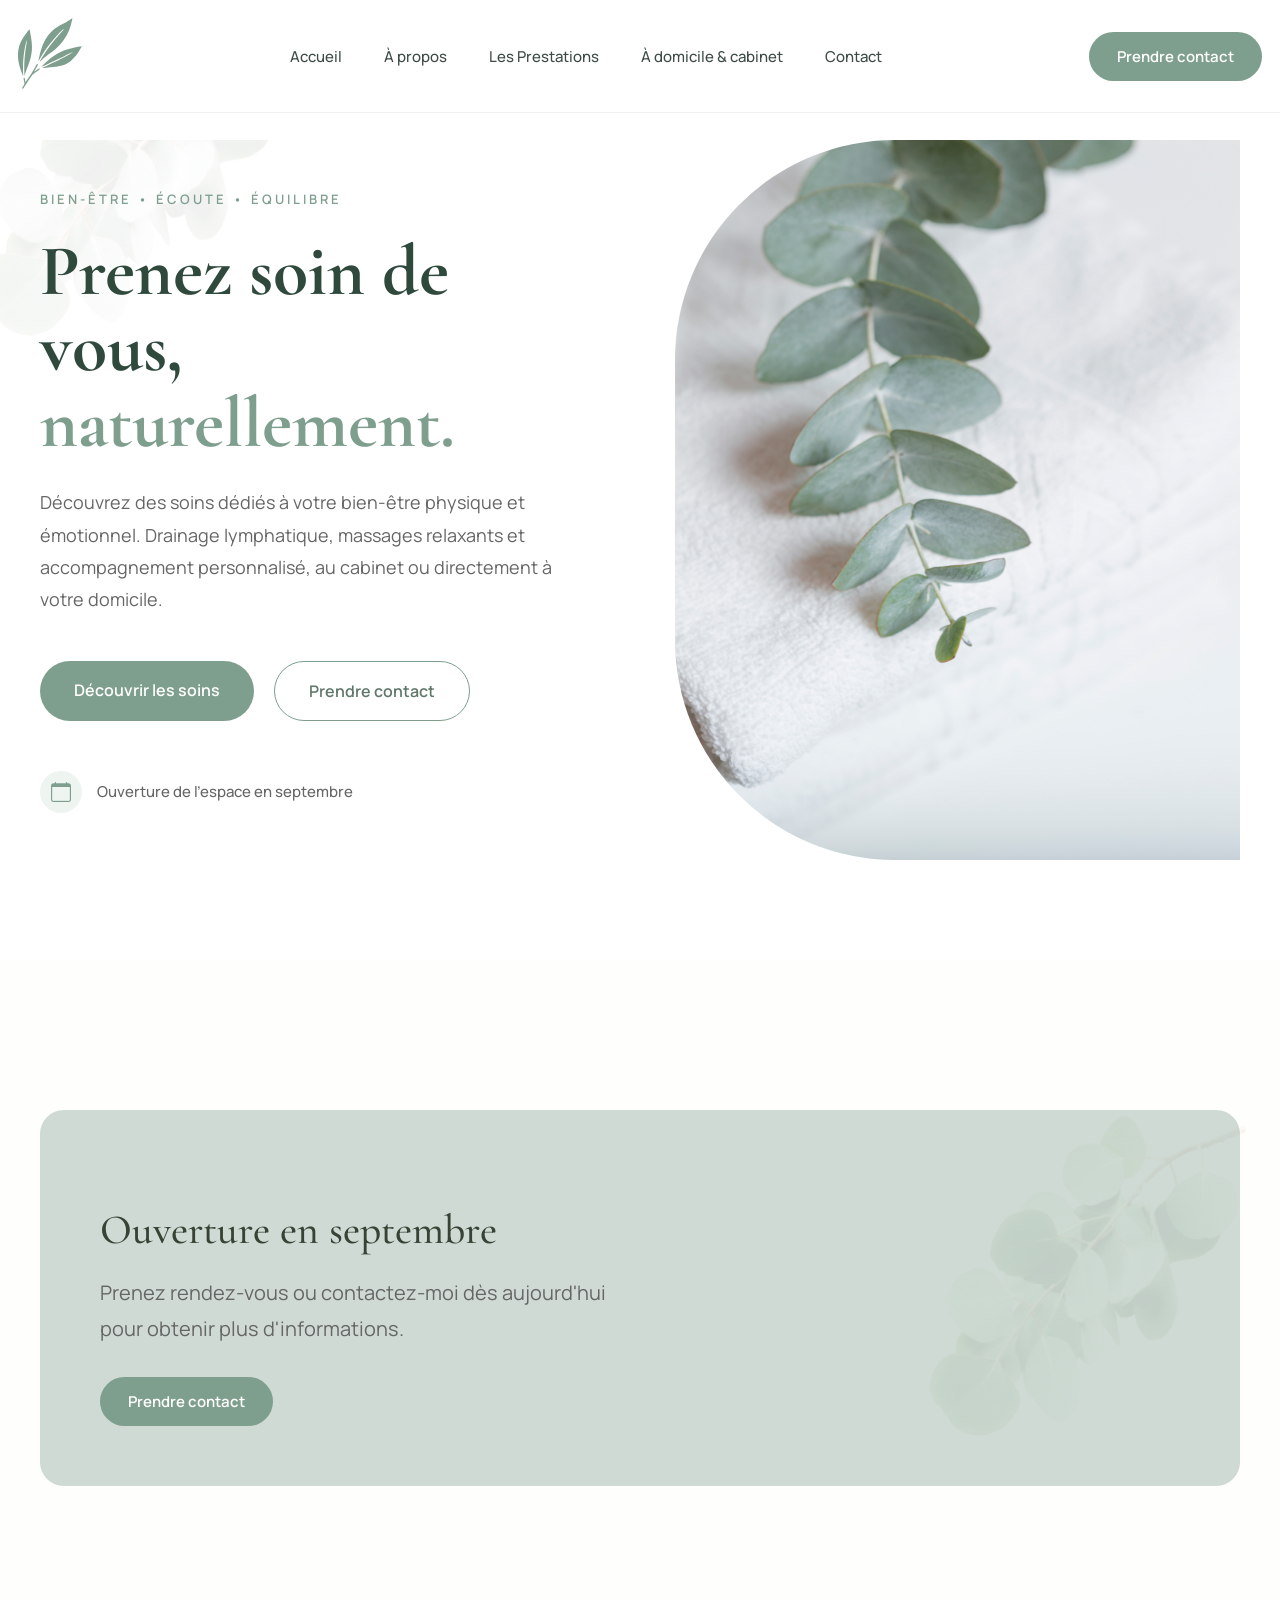
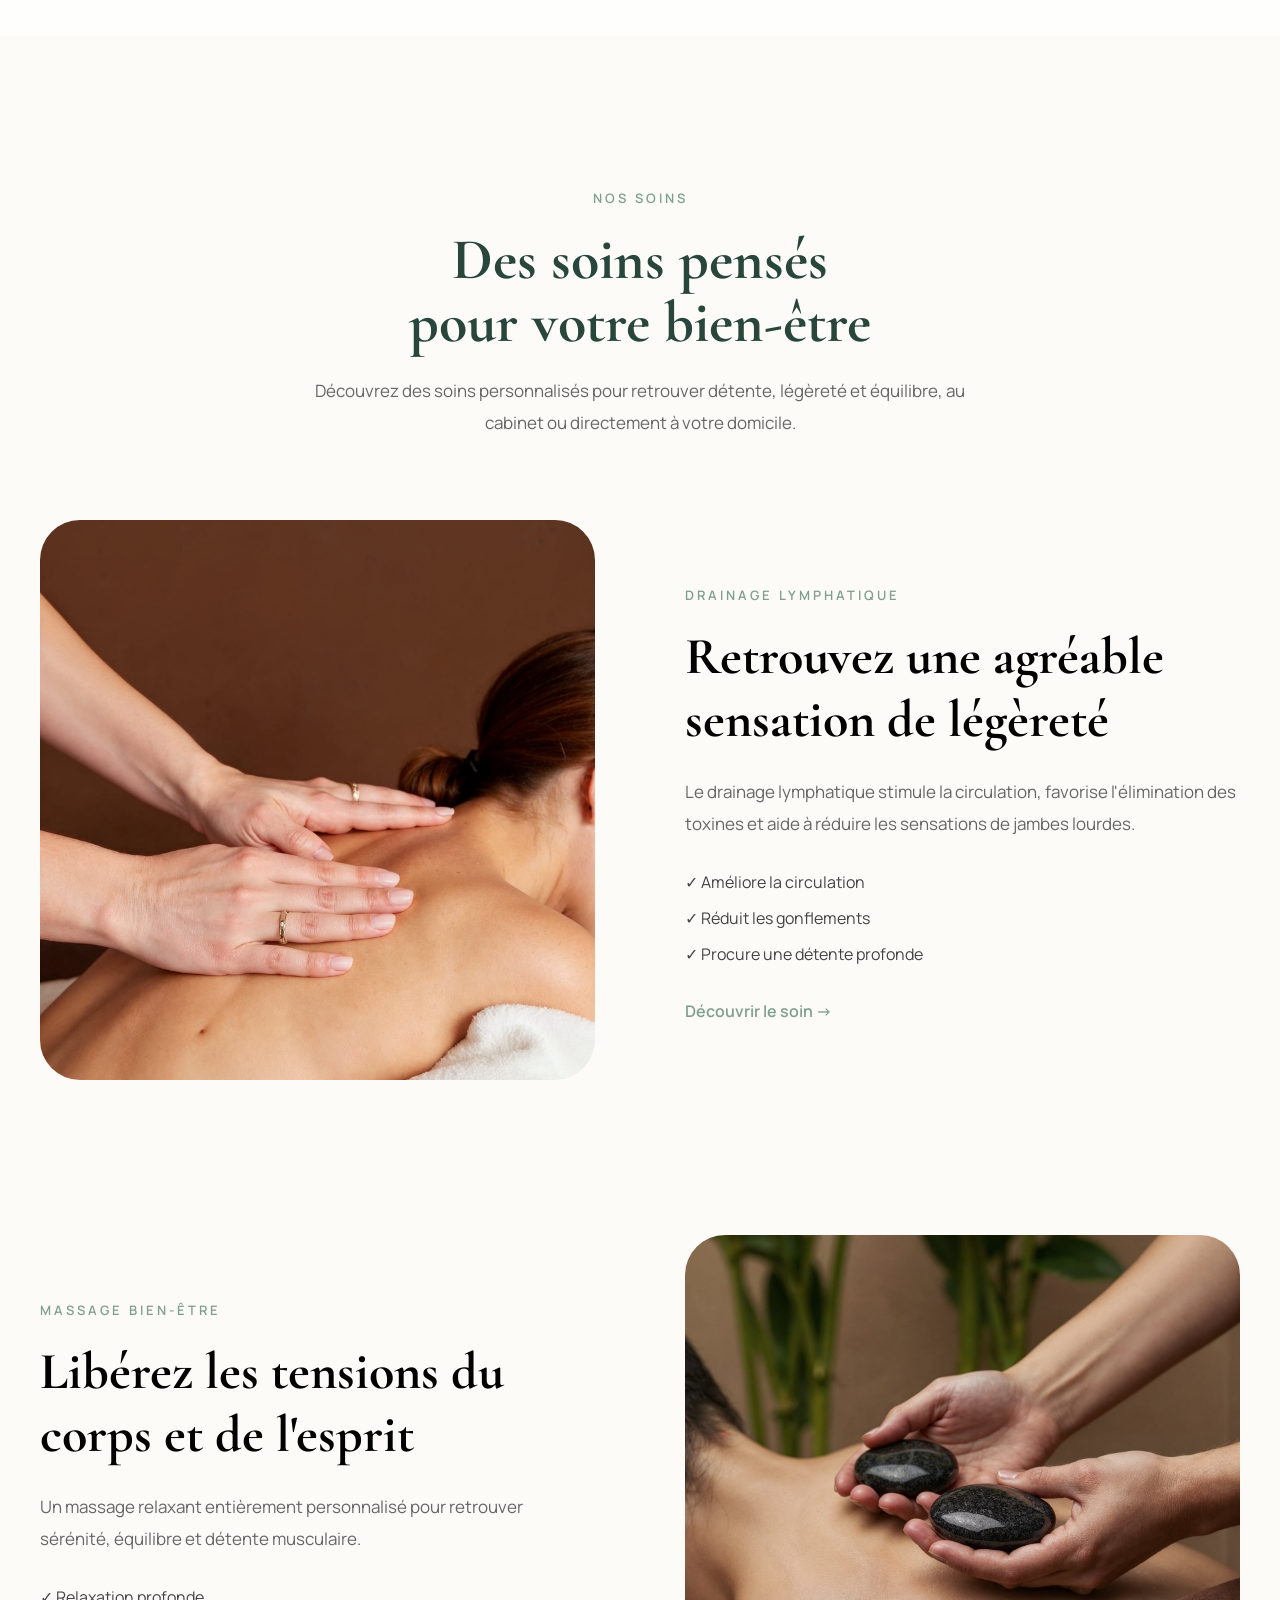
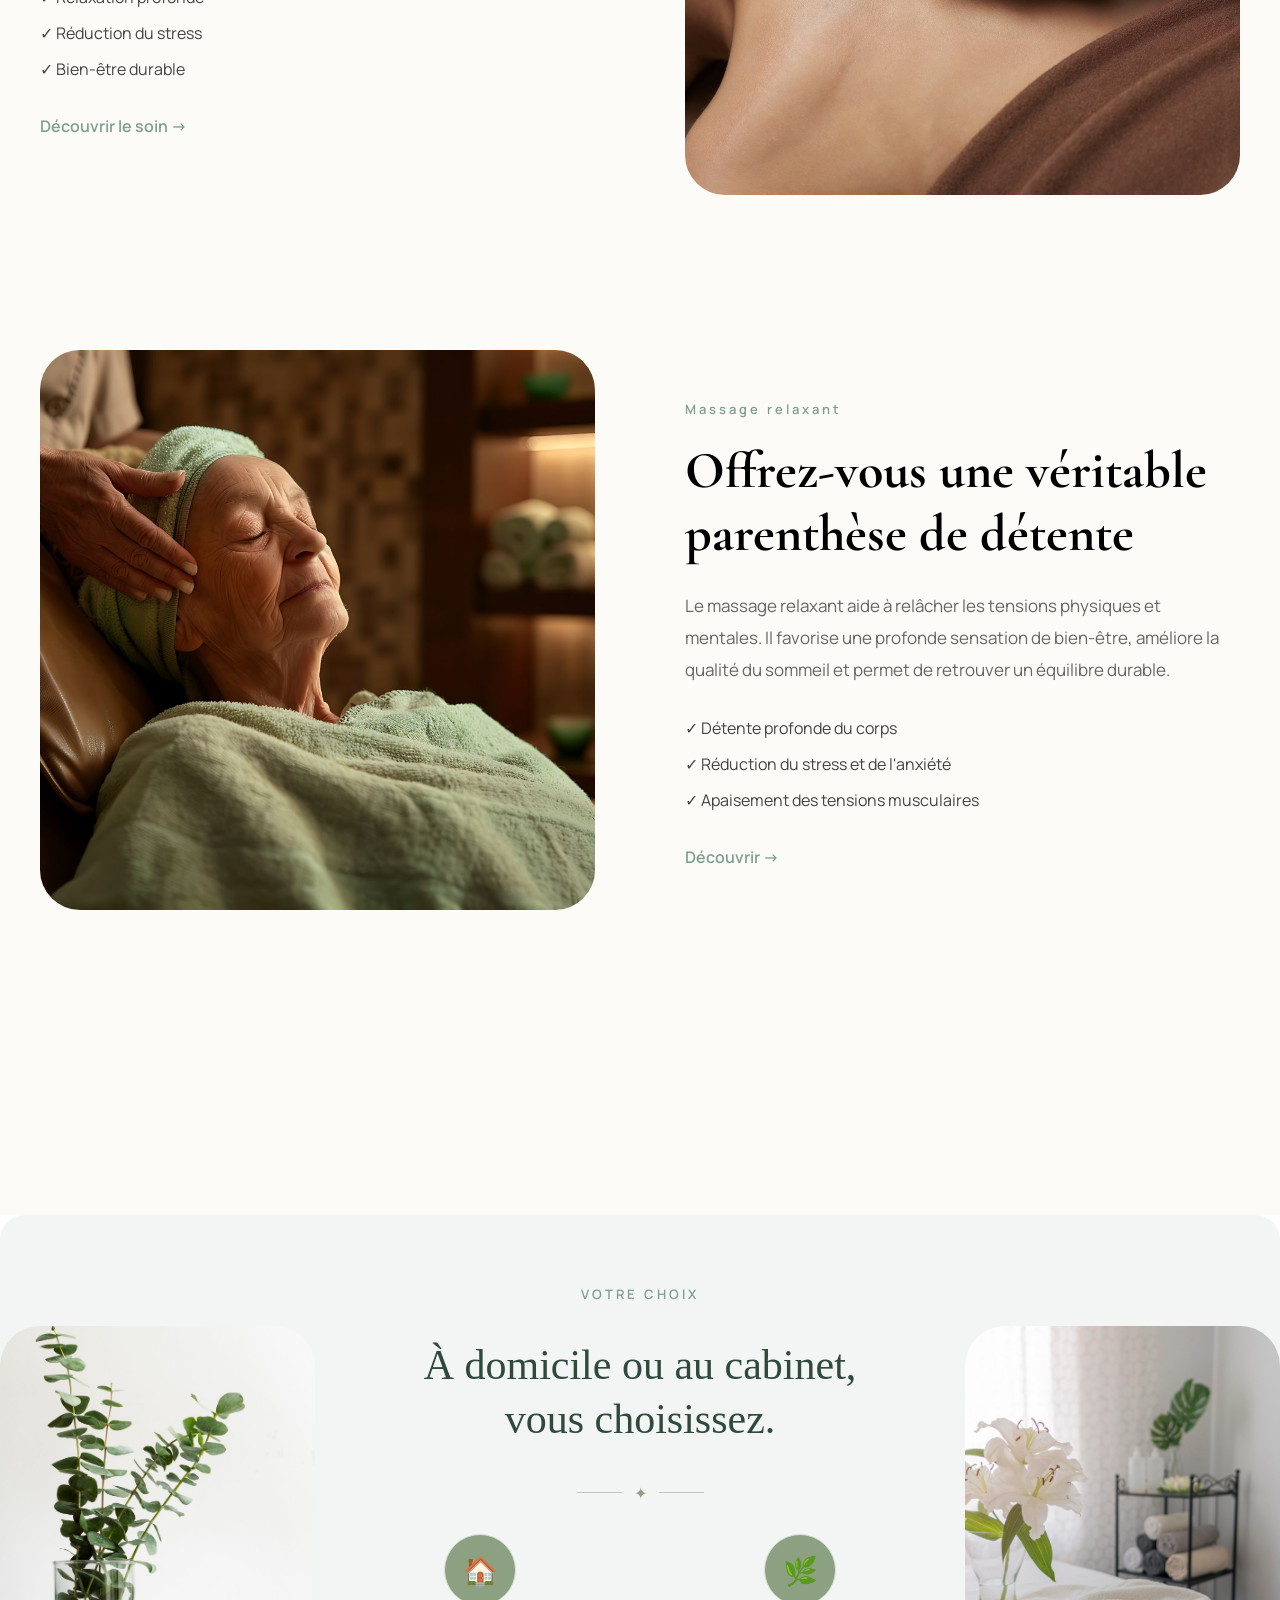
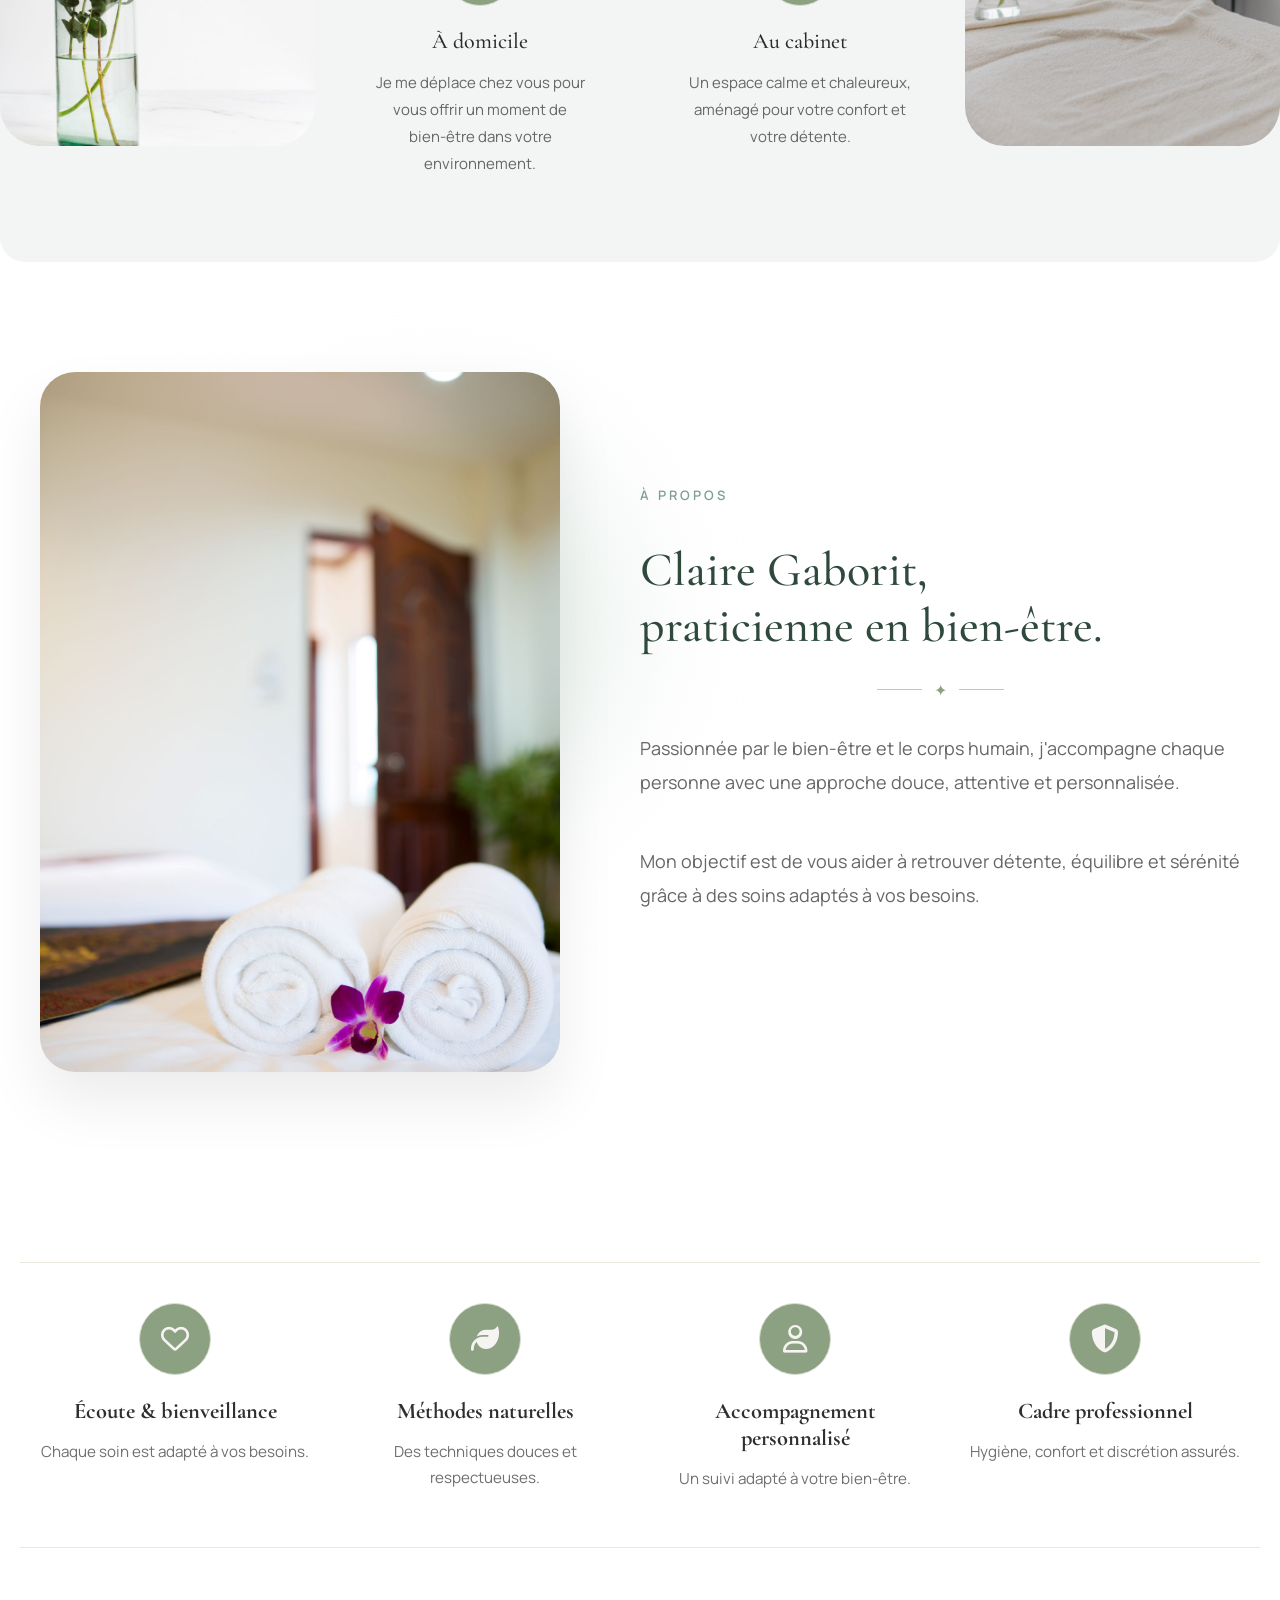
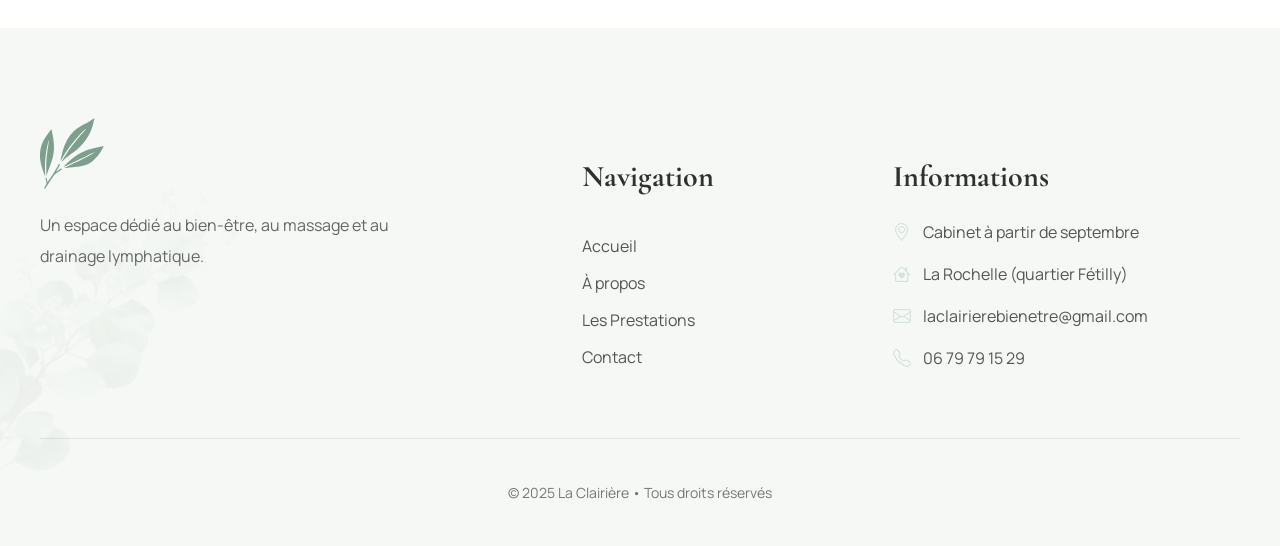
==== commit 500d8586: "modifications 29 juillet images, logo, barre de navigation," ====
--- a/index.html
+++ b/index.html
@@ -1,487 +1,521 @@
 <!DOCTYPE html>
-<html lang="en">
+<html lang="fr">
+
 <head>
     <meta charset="UTF-8">
     <meta name="viewport" content="width=device-width, initial-scale=1.0">
-    <title>Document</title>
+    <title>La clairière</title>
     <link rel="stylesheet" href="style.css">
     <link rel="stylesheet" href="https://cdn.jsdelivr.net/npm/bootstrap-icons@1.11.3/font/bootstrap-icons.min.css">
     <link rel="preconnect" href="https://fonts.googleapis.com">
-    <link rel="stylesheet"
-href="https://cdnjs.cloudflare.com/ajax/libs/font-awesome/6.7.2/css/all.min.css">
- 
-<link href="https://fonts.googleapis.com/css2?family=Cormorant+Garamond:wght@500;600;700&family=Manrope:wght@300;400;500;600&display=swap" rel="stylesheet">
-  
+    <link rel="stylesheet" href="https://cdnjs.cloudflare.com/ajax/libs/font-awesome/6.7.2/css/all.min.css">
+
+    <link
+        href="https://fonts.googleapis.com/css2?family=Cormorant+Garamond:wght@500;600;700&family=Manrope:wght@300;400;500;600&display=swap"
+        rel="stylesheet">
+
 </head>
 <!-- HEADER -->
 
-<header class="header">
-    <div class="header-container">
-
-        <a href="assets/logo.png" class="logo">
-            <img src="" alt="La Clairière">
-        </a>
-
-        <nav class="nav">
-            <a href="#">Accueil</a>
-            <a href="apropos.html">À propos</a>
-            <a href="prestations.html">Les Prestations</a>
-            <a href="#">À domicile & cabinet</a>
-            <a href="#">Contact</a>
-        </nav>
-
-        <a href="#" class="btn-contact">
-            Prendre contact
-        </a>
-
-    </div>
-</header>
-<!-- HERO -->
-<section class="hero">
-
-    <div class="hero-content">
-
-        <span class="hero-subtitle">
-            BIEN-ÊTRE • ÉCOUTE • ÉQUILIBRE
-        </span>
-
-        <h1>
-            Prenez soin de vous,<br>
-            <span>naturellement.</span>
-        </h1>
-
-        <p>
-            Découvrez des soins dédiés à votre bien-être physique et émotionnel.
-            Drainage lymphatique, massages relaxants et accompagnement
-            personnalisé, au cabinet ou directement à votre domicile.
-        </p>
-
-        <div class="hero-buttons">
-
-            <a href="#" class="btn-primary">
-                Découvrir les soins
+<body>
+    <header class="header">
+        <div class="header-container">
+
+            <a href="index.html" class="logo">
+                <!-- <img src="assets/logo.svg" alt="La Clairière"> -->
+                <svg class="logo" alt="La Clairière" width="64" height="71" viewBox="0 0 64 71" fill="none"
+                    xmlns="http://www.w3.org/2000/svg">
+                    <path
+                        d="M3.89186 70.4472C3.91186 70.3972 4.51186 69.3672 5.23186 68.1572C5.95186 66.9572 6.54186 65.9072 6.54186 65.8372C6.54186 65.7672 6.30186 64.4672 6.01186 62.9472C5.72186 61.4272 5.48186 60.1472 5.48186 60.1172C5.48186 60.0872 5.68186 60.0172 5.92186 59.9672C6.16186 59.9172 6.41186 59.8572 6.48186 59.8372C6.58186 59.8072 6.62186 59.9272 6.73186 60.4672C7.07186 62.2272 7.48186 64.1172 7.54186 64.1672C7.61186 64.2472 11.7619 58.1672 13.2119 55.8372C14.3119 54.0972 16.4619 50.3572 18.1819 47.2572C18.4819 46.6972 18.7919 46.1572 18.8619 46.0572L18.9819 45.8672L19.5419 46.1472C19.8519 46.2972 20.1019 46.4472 20.1019 46.4872C20.1019 46.5672 20.0019 46.7472 18.1619 50.0872C17.4419 51.3872 16.6819 52.7572 16.4819 53.1372L16.1119 53.8272L16.3719 53.6272C17.6219 52.6972 21.3119 50.1672 21.3419 50.2172C21.5019 50.4172 21.9219 51.3172 21.8719 51.3472C21.8419 51.3772 21.2619 51.7772 20.5919 52.2272C19.4519 52.9972 15.8219 55.6872 14.8119 56.5072C14.4519 56.7972 14.0319 57.3572 12.7319 59.1972C10.2419 62.7572 8.14186 65.9472 6.69186 68.3572L5.37186 70.5472H4.62186C4.05186 70.5472 3.87186 70.5272 3.89186 70.4572V70.4472Z"
+                        fill="white" />
+                    <path
+                        d="M4.64192 57.2558C2.16192 50.5258 1.27192 47.6758 0.641917 44.3158C0.111917 41.4858 -0.0480833 39.5558 0.0119167 36.7158C0.0719167 33.8258 0.331917 31.8458 0.981917 29.3658C2.22192 24.5558 4.38192 20.5258 9.00192 14.3558C10.4719 12.3958 11.4319 11.1758 11.4719 11.2158C11.5719 11.3258 12.4619 15.6458 12.8619 18.0058C14.4119 27.0658 14.3619 33.0058 12.6619 39.8658C12.1619 41.8958 11.4319 44.1458 10.3619 46.9458C7.82192 53.6158 7.36192 54.9058 6.76192 57.0758L6.50192 57.9858L6.45192 57.6058C6.37192 56.9858 6.24192 52.3058 6.24192 49.9858C6.25192 42.1658 6.82192 35.9958 8.49192 25.6958C8.90192 23.1458 8.95192 22.5358 8.76192 22.4658C8.62192 22.4158 8.48192 22.8158 8.10192 24.3058C6.70192 29.7758 5.63192 36.4758 5.24192 42.3358C5.00192 45.9258 4.93192 52.9058 5.10192 56.6358C5.15192 57.6558 5.17192 58.5058 5.15192 58.5258C5.13192 58.5458 4.91192 57.9658 4.64192 57.2458V57.2558Z"
+                        fill="white" />
+                    <path
+                        d="M24.4819 50.0543C24.7819 49.7643 30.3119 47.0043 35.9119 44.3643C39.4619 42.6843 45.1519 39.8543 47.2619 38.7243C50.1219 37.1843 54.0019 34.9343 54.4019 34.5743C54.6019 34.3943 54.6219 34.3343 54.5519 34.2643C54.4719 34.1843 54.3719 34.2043 54.0219 34.3443C53.5519 34.5343 50.1419 36.1843 46.6519 37.8843C42.9919 39.6843 40.8019 40.7243 37.1319 42.4343C35.9619 42.9843 34.0519 43.8643 32.9019 44.4043C29.2919 46.0843 26.5919 47.3943 24.9119 48.2843C24.0219 48.7543 23.2519 49.1243 23.2019 49.1043C23.0919 49.0743 27.0619 45.0943 28.3319 43.9743C32.4319 40.3443 36.1519 37.6443 40.1419 35.3643C45.4019 32.3743 51.4919 30.4343 61.4819 28.6043C62.7119 28.3743 63.732 28.2043 63.742 28.2243C63.762 28.2343 63.472 28.8243 63.102 29.5243C60.022 35.4443 56.4519 39.9943 52.2319 43.3843C48.9519 46.0243 44.6119 47.7443 39.3719 48.5043C38.1119 48.6843 35.9619 48.9043 32.9019 49.1643C29.1419 49.4743 25.8719 49.8443 24.6419 50.0843C24.4919 50.1143 24.4319 50.1043 24.4919 50.0543H24.4819Z"
+                        fill="white" />
+                    <path
+                        d="M21.702 43.6753C21.702 43.5853 22.612 41.9653 23.562 40.3653C27.312 34.0453 31.602 27.9953 36.632 21.9353C38.092 20.1653 38.462 19.7453 41.922 15.7653C45.422 11.7553 45.612 11.5253 45.612 11.3953C45.612 11.2153 45.412 11.2053 45.152 11.3653C44.782 11.5753 41.672 14.6753 39.902 16.5653C32.532 24.4653 26.772 32.2653 20.992 42.1553C20.722 42.6353 20.492 42.9353 20.482 42.8653C20.422 42.5553 21.922 35.6453 22.522 33.4353C24.772 25.2353 28.642 18.3753 33.802 13.3653C36.492 10.7653 39.142 8.97529 44.572 6.09529C48.392 4.06529 51.072 2.42529 53.372 0.695292C53.932 0.265292 54.412 -0.0447084 54.422 0.00529163C54.442 0.0452916 54.312 0.815292 54.142 1.70529C52.672 9.42529 50.042 15.8053 45.912 21.7653C42.492 26.6753 38.322 30.8453 33.152 34.5253C28.832 37.6053 26.592 39.3653 23.752 41.8953C23.022 42.5553 22.262 43.2253 22.062 43.4153C21.852 43.5953 21.692 43.7153 21.692 43.6853L21.702 43.6753Z"
+                        fill="white" />
+                </svg>
             </a>
 
-            <a href="#" class="btn-secondary">
-                Prendre contact
-            </a>
-
-        </div>
-
-        <div class="hero-opening">
-
-            <div class="circle"> 
-                <i class="bi bi-calendar"></i></div>
-
-            <span>Ouverture de l'espace en septembre</span>
-
-        </div>
-
-    </div>
-
-    <div class="hero-image">
-
-        <img src="assets/stacked-white-towels.jpg" alt="Cabinet La Clairière">
-
-    </div>
-
-</section>
-<!-- OUVERTURE -->
- <section class="opening">
-    <div class="opening-content">
- 
-        <div class="opening-text">
-            <h2>Ouverture en septembre</h2>
- 
-            <p>
-                Prenez rendez-vous ou contactez-moi dès aujourd'hui
-                pour obtenir plus d'informations.
-            </p>
- 
-            <a href="#" class="btn-opening">
-                Prendre contact
-            </a>
-        </div>
- 
-       
-    </div>
-</section>
-<!-- SERVICES -->
-
-<section class="services">
-
-    <div class="services-container">
-
-        <div class="section-title">
-
-            <span>NOS SOINS</span>
-
-            <h2>Des soins pensés<br>pour votre bien-être</h2>
-
-            <p>
-                Découvrez des soins personnalisés pour retrouver détente,
-                légèreté et équilibre, au cabinet ou directement à votre domicile.
-            </p>
-
-        </div>
-
-        <!-- SOIN 1 -->
-
-        <div class="service">
-
-            <div class="service-image">
-                <img src="assets/person-enjoying-spa-session (1).jpg" alt="Drainage lymphatique">
-            </div>
-
-            <div class="service-text">
-
-                <span class="service-category">
-                    DRAINAGE LYMPHATIQUE
-                </span>
-
-                <h3>Retrouvez une agréable sensation de légèreté</h3>
-
-                <p>
-                    Le drainage lymphatique stimule la circulation,
-                    favorise l'élimination des toxines et aide à réduire
-                    les sensations de jambes lourdes.
-                </p>
-
-                <ul>
-
-                    <li>✓ Améliore la circulation</li>
-
-                    <li>✓ Réduit les gonflements</li>
-
-                    <li>✓ Procure une détente profonde</li>
-
-                </ul>
-
-                <a href="#" class="discover">
-                    Découvrir le soin →
-                </a>
-
-            </div>
-
-        </div>
-
-        <!-- SOIN 2 -->
-
-        <div class="service reverse">
-
-            <div class="service-image">
-                <img src="assets/person-enjoying-spa-session (2).jpg" alt="Massage bien-être">
-            </div>
-
-            <div class="service-text">
-
-                <span class="service-category">
-                    MASSAGE BIEN-ÊTRE
-                </span>
-
-                <h3>Libérez les tensions du corps et de l'esprit</h3>
-
-                <p>
-                    Un massage relaxant entièrement personnalisé
-                    pour retrouver sérénité, équilibre et détente musculaire.
-                </p>
-
-                <ul>
-
-                    <li>✓ Relaxation profonde</li>
-
-                    <li>✓ Réduction du stress</li>
-
-                    <li>✓ Bien-être durable</li>
-
-                </ul>
-
-                <a href="#" class="discover">
-                    Découvrir le soin →
-                </a>
-
-            </div>
-
-        </div>
-
-        <!-- SOIN 3 -->
-
-        <div class="service">
-
-            <div class="service-image">
-                <img src="assets/person-enjoying-scalp-massage-spa.jpg" alt="Massage à domicile">
-            </div>
-
-            <div class="service-text">
-
-                <span class="service-category">
-                    Massage relaxant
-                </span>
-
-                <h3>Offrez-vous une véritable parenthèse de détente</h3>
-
-                <p>
-                    Le massage relaxant aide à relâcher les tensions physiques
-            et mentales. Il favorise une profonde sensation de bien-être,
-            améliore la qualité du sommeil et permet de retrouver un
-            équilibre durable.
-                </p>
-
-                <ul>
-
-                    <li>✓ Détente profonde du corps</li>
-
-                    <li>✓ Réduction du stress et de l'anxiété</li>
-
-                    <li>✓ Apaisement des tensions musculaires</li>
-
-                </ul>
-
-                <a href="#" class="discover">
-                    Découvrir →
-                </a>
-
-            </div>
-
-        </div>
-
-    </div>
-
-</section>
- 
-<section class="choice">
-    
-
-    <div class="choice-left">
-        <img src="assets/elegant-eucalyptus-background.jpg" alt="">
-    </div>
- 
-    <div class="choice-content">
-        <span class="subtitle">VOTRE CHOIX</span>
- 
-        <h2>
-            À domicile ou au cabinet,<br>
-            vous choisissez.
-        </h2>
- 
-        <div class="divider">
-            <span></span>
-            ✦
-            <span></span>
-        </div>
- 
-        <div class="options">
- 
-            <div class="option">
-                <div class="icon">
-                    🏠
-                </div>
- 
-                <h3>À domicile</h3>
- 
-                <p>
-                    Je me déplace chez vous pour vous offrir un moment
-                    de bien-être dans votre environnement.
-                </p>
-            </div>
- 
-            <div class="option">
-                <div class="icon">
-                    🌿
-                </div>
- 
-                <h3>Au cabinet</h3>
- 
-                <p>
-                    Un espace calme et chaleureux,
-                    aménagé pour votre confort
-                    et votre détente.
-                </p>
-            </div>
- 
-        </div>
-    </div>
- 
-    <div class="choice-right">
-        <img src="assets/massage-table-with-white-sheets.jpg" alt="">
-    </div>
-</section>
-<!-- ABOUT -->
-<section class="about">
-    <div class="container">
- 
-        <div class="about-image">
-            <img src="images/praticienne.jpg" alt="Praticienne bien-être">
-        </div>
- 
-        <div class="about-content">
- 
-            <span class="section-tag">À PROPOS</span>
- 
-            <h2>
-                Claire Gaborit,<br>
-                praticienne en bien-être.
-            </h2>
- 
-            <div class="divider">
-                <span></span>
-                            ✦
-                <span></span>
-            </div>
- 
-            <p>
-                Passionnée par le bien-être et le corps humain,
-                j'accompagne chaque personne avec une approche douce,
-                attentive et personnalisée.
-            </p>
- 
-            <p>
-                Mon objectif est de vous aider à retrouver détente,
-                équilibre et sérénité grâce à des soins adaptés à vos besoins.
-            </p>
- 
-            <!-- <a href="#" class="btn-outline">
-                En savoir plus sur moi
-            </a> -->
- 
-        </div>
- 
-    </div>
-</section>
-<!-- AVANTAGES -->
- <section class="features">
- 
-    <div class="feature">
-        <div class="icon">
-            <i class="fa-regular fa-heart"></i>
-        </div>
- 
-        <h3>Écoute & bienveillance</h3>
- 
-        <p>
-            Chaque soin est adapté
-            à vos besoins.
-        </p>
-    </div>
- 
-    <div class="feature">
-        <div class="icon">
-            <i class="fa-solid fa-leaf"></i>
-        </div>
- 
-        <h3>Méthodes naturelles</h3>
- 
-        <p>
-            Des techniques douces
-            et respectueuses.
-        </p>
-    </div>
- 
-    <div class="feature">
-        <div class="icon">
-            <i class="fa-regular fa-user"></i>
-        </div>
- 
-        <h3>Accompagnement personnalisé</h3>
- 
-        <p>
-            Un suivi adapté à votre
-            bien-être.
-        </p>
-    </div>
- 
-    <div class="feature">
-        <div class="icon">
-          <i class="fa-solid fa-shield-halved"></i>
- 
-        </div>
- 
-        <h3>Cadre professionnel</h3>
- 
-        <p>
-            Hygiène, confort et
-            discrétion assurés.
-        </p>
-    </div>
- 
-</section>
-
- 
-
-<!-- FOOTER -->
- <footer class="footer">
-
-    <div class="footer-container">
-
-        <div class="footer-top">
-
-            <div class="footer-brand">
-
-                <img src="assets/logo-footer.png" alt="La Clairière">
-
-                <p>
-                    Un espace dédié au bien-être, au massage
-                    et au drainage lymphatique.
-                </p>
-
-            </div>
-
-            <div class="footer-links">
-
-                <h4>Navigation</h4>
-
+            <nav class="nav">
                 <a href="index.html">Accueil</a>
                 <a href="apropos.html">À propos</a>
                 <a href="prestations.html">Les Prestations</a>
+                <a href="#">À domicile & cabinet</a>
                 <a href="#">Contact</a>
-
-            </div>
-
-            <div class="footer-contact">
-
-                <h4>Informations</h4>
+            </nav>
+
+            <a href="#" class="btn-contact">
+                Prendre contact
+            </a>
+
+        </div>
+    </header>
+    <!-- HERO -->
+    <section class="hero">
+
+        <div class="hero-content">
+
+            <span class="hero-subtitle">
+                BIEN-ÊTRE • ÉCOUTE • ÉQUILIBRE
+            </span>
+
+            <h1>
+                Prenez soin de vous,<br>
+                <span>naturellement.</span>
+            </h1>
+
+            <p>
+                Découvrez des soins dédiés à votre bien-être physique et émotionnel.
+                Drainage lymphatique, massages relaxants et accompagnement
+                personnalisé, au cabinet ou directement à votre domicile.
+            </p>
+
+            <div class="hero-buttons">
+
+                <a href="#" class="btn-primary">
+                    Découvrir les soins
+                </a>
+
+                <a href="#" class="btn-secondary">
+                    Prendre contact
+                </a>
+
+            </div>
+
+            <div class="hero-opening">
+
+                <div class="circle">
+                    <i class="bi bi-calendar"></i>
+                </div>
+
+                <span>Ouverture de l'espace en septembre</span>
+
+            </div>
+
+        </div>
+
+        <div class="hero-image">
+
+            <img src="assets/stacked-white-towels.jpg" alt="Cabinet La Clairière">
+
+        </div>
+
+    </section>
+    <!-- OUVERTURE -->
+    <section class="opening">
+        <div class="opening-content">
+
+            <div class="opening-text">
+                <h2>Ouverture en septembre</h2>
 
                 <p>
-                    <i class="bi bi-geo-alt"></i>
-                    Cabinet à partir de septembre
+                    Prenez rendez-vous ou contactez-moi dès aujourd'hui
+                    pour obtenir plus d'informations.
                 </p>
 
+                <a href="#" class="btn-opening">
+                    Prendre contact
+                </a>
+            </div>
+
+
+        </div>
+    </section>
+    <!-- SERVICES -->
+
+    <section class="services">
+
+        <div class="services-container">
+
+            <div class="section-title">
+
+                <span>NOS SOINS</span>
+
+                <h2>Des soins pensés<br>pour votre bien-être</h2>
+
                 <p>
-                    <i class="bi bi-house-heart"></i>
-                    Déplacement à domicile
+                    Découvrez des soins personnalisés pour retrouver détente,
+                    légèreté et équilibre, au cabinet ou directement à votre domicile.
                 </p>
 
+            </div>
+
+            <!-- SOIN 1 -->
+
+            <div class="service">
+
+                <div class="service-image">
+                    <img src="assets/person-enjoying-spa-session2.jpg" alt="Drainage lymphatique">
+                </div>
+
+                <div class="service-text">
+
+                    <span class="service-category">
+                        DRAINAGE LYMPHATIQUE
+                    </span>
+
+                    <h3>Retrouvez une agréable sensation de légèreté</h3>
+
+                    <p>
+                        Le drainage lymphatique stimule la circulation,
+                        favorise l'élimination des toxines et aide à réduire
+                        les sensations de jambes lourdes.
+                    </p>
+
+                    <ul>
+
+                        <li>✓ Améliore la circulation</li>
+
+                        <li>✓ Réduit les gonflements</li>
+
+                        <li>✓ Procure une détente profonde</li>
+
+                    </ul>
+
+                    <a href="#" class="discover">
+                        Découvrir le soin →
+                    </a>
+
+                </div>
+
+            </div>
+
+            <!-- SOIN 2 -->
+
+            <div class="service reverse">
+
+                <div class="service-image">
+                    <img src="assets/person-enjoying-spa-session3.jpg" alt="Massage bien-être">
+                </div>
+
+                <div class="service-text">
+
+                    <span class="service-category">
+                        MASSAGE BIEN-ÊTRE
+                    </span>
+
+                    <h3>Libérez les tensions du corps et de l'esprit</h3>
+
+                    <p>
+                        Un massage relaxant entièrement personnalisé
+                        pour retrouver sérénité, équilibre et détente musculaire.
+                    </p>
+
+                    <ul>
+
+                        <li>✓ Relaxation profonde</li>
+
+                        <li>✓ Réduction du stress</li>
+
+                        <li>✓ Bien-être durable</li>
+
+                    </ul>
+
+                    <a href="#" class="discover">
+                        Découvrir le soin →
+                    </a>
+
+                </div>
+
+            </div>
+
+            <!-- SOIN 3 -->
+
+            <div class="service">
+
+                <div class="service-image">
+                    <img src="assets/person-enjoying-scalp-massage-spa.jpg" alt="Massage à domicile">
+                </div>
+
+                <div class="service-text">
+
+                    <span class="service-category">
+                        Massage relaxant
+                    </span>
+
+                    <h3>Offrez-vous une véritable parenthèse de détente</h3>
+
+                    <p>
+                        Le massage relaxant aide à relâcher les tensions physiques
+                        et mentales. Il favorise une profonde sensation de bien-être,
+                        améliore la qualité du sommeil et permet de retrouver un
+                        équilibre durable.
+                    </p>
+
+                    <ul>
+
+                        <li>✓ Détente profonde du corps</li>
+
+                        <li>✓ Réduction du stress et de l'anxiété</li>
+
+                        <li>✓ Apaisement des tensions musculaires</li>
+
+                    </ul>
+
+                    <a href="#" class="discover">
+                        Découvrir →
+                    </a>
+
+                </div>
+
+            </div>
+
+        </div>
+
+    </section>
+
+    <section class="choice">
+
+
+        <div class="choice-left">
+            <img src="assets/elegant-eucalyptus-background.jpg" alt="">
+        </div>
+
+        <div class="choice-content">
+            <span class="subtitle">VOTRE CHOIX</span>
+
+            <h2>
+                À domicile ou au cabinet,<br>
+                vous choisissez.
+            </h2>
+
+            <div class="divider">
+                <span></span>
+                ✦
+                <span></span>
+            </div>
+
+            <div class="options">
+
+                <div class="option">
+                    <div class="icon">
+                        🏠
+                    </div>
+
+                    <h3>À domicile</h3>
+
+                    <p>
+                        Je me déplace chez vous pour vous offrir un moment
+                        de bien-être dans votre environnement.
+                    </p>
+                </div>
+
+                <div class="option">
+                    <div class="icon">
+                        🌿
+                    </div>
+
+                    <h3>Au cabinet</h3>
+
+                    <p>
+                        Un espace calme et chaleureux,
+                        aménagé pour votre confort
+                        et votre détente.
+                    </p>
+                </div>
+
+            </div>
+        </div>
+
+        <div class="choice-right">
+            <img src="assets/massage-table-with-white-sheets.jpg" alt="">
+        </div>
+    </section>
+    <!-- ABOUT -->
+    <section class="about">
+        <div class="container">
+
+            <div class="about-image">
+                <img src="assets/interior-modern-comfortable-hotel-room.jpg" alt="Praticienne bien-être">
+            </div>
+
+            <div class="about-content">
+
+                <span class="section-tag">À PROPOS</span>
+
+                <h2>
+                    Claire Gaborit,<br>
+                    praticienne en bien-être.
+                </h2>
+
+                <div class="divider">
+                    <span></span>
+                    ✦
+                    <span></span>
+                </div>
+
                 <p>
-                    <i class="bi bi-envelope"></i>
-                    contact@laclairiere.fr
+                    Passionnée par le bien-être et le corps humain,
+                    j'accompagne chaque personne avec une approche douce,
+                    attentive et personnalisée.
                 </p>
 
                 <p>
-                    <i class="bi bi-telephone"></i>
-                    06 00 00 00 00
+                    Mon objectif est de vous aider à retrouver détente,
+                    équilibre et sérénité grâce à des soins adaptés à vos besoins.
                 </p>
 
-            </div>
-
-        </div>
-
-        <div class="footer-bottom">
+                <!-- <a href="#" class="btn-outline">
+                En savoir plus sur moi
+            </a> -->
+
+            </div>
+
+        </div>
+    </section>
+    <!-- AVANTAGES -->
+    <section class="features">
+
+        <div class="feature">
+            <div class="icon">
+                <i class="fa-regular fa-heart"></i>
+            </div>
+
+            <h3>Écoute & bienveillance</h3>
 
             <p>
-                © 2025 La Clairière • Tous droits réservés
+                Chaque soin est adapté
+                à vos besoins.
             </p>
-
-        </div>
-
-    </div>
-
-</footer>
- 
+        </div>
+
+        <div class="feature">
+            <div class="icon">
+                <i class="fa-solid fa-leaf"></i>
+            </div>
+
+            <h3>Méthodes naturelles</h3>
+
+            <p>
+                Des techniques douces
+                et respectueuses.
+            </p>
+        </div>
+
+        <div class="feature">
+            <div class="icon">
+                <i class="fa-regular fa-user"></i>
+            </div>
+
+            <h3>Accompagnement personnalisé</h3>
+
+            <p>
+                Un suivi adapté à votre
+                bien-être.
+            </p>
+        </div>
+
+        <div class="feature">
+            <div class="icon">
+                <i class="fa-solid fa-shield-halved"></i>
+
+            </div>
+
+            <h3>Cadre professionnel</h3>
+
+            <p>
+                Hygiène, confort et
+                discrétion assurés.
+            </p>
+        </div>
+
+    </section>
+
+
+
+    <!-- FOOTER -->
+    <footer class="footer">
+
+        <div class="footer-container">
+
+            <div class="footer-top">
+
+                <div class="footer-brand">
+
+                    <a href="index.html" class="logo">
+                <!-- <img src="assets/logo.svg" alt="La Clairière"> -->
+                <svg class="logo" alt="La Clairière" width="64" height="71" viewBox="0 0 64 71" fill="none"
+                    xmlns="http://www.w3.org/2000/svg">
+                    <path
+                        d="M3.89186 70.4472C3.91186 70.3972 4.51186 69.3672 5.23186 68.1572C5.95186 66.9572 6.54186 65.9072 6.54186 65.8372C6.54186 65.7672 6.30186 64.4672 6.01186 62.9472C5.72186 61.4272 5.48186 60.1472 5.48186 60.1172C5.48186 60.0872 5.68186 60.0172 5.92186 59.9672C6.16186 59.9172 6.41186 59.8572 6.48186 59.8372C6.58186 59.8072 6.62186 59.9272 6.73186 60.4672C7.07186 62.2272 7.48186 64.1172 7.54186 64.1672C7.61186 64.2472 11.7619 58.1672 13.2119 55.8372C14.3119 54.0972 16.4619 50.3572 18.1819 47.2572C18.4819 46.6972 18.7919 46.1572 18.8619 46.0572L18.9819 45.8672L19.5419 46.1472C19.8519 46.2972 20.1019 46.4472 20.1019 46.4872C20.1019 46.5672 20.0019 46.7472 18.1619 50.0872C17.4419 51.3872 16.6819 52.7572 16.4819 53.1372L16.1119 53.8272L16.3719 53.6272C17.6219 52.6972 21.3119 50.1672 21.3419 50.2172C21.5019 50.4172 21.9219 51.3172 21.8719 51.3472C21.8419 51.3772 21.2619 51.7772 20.5919 52.2272C19.4519 52.9972 15.8219 55.6872 14.8119 56.5072C14.4519 56.7972 14.0319 57.3572 12.7319 59.1972C10.2419 62.7572 8.14186 65.9472 6.69186 68.3572L5.37186 70.5472H4.62186C4.05186 70.5472 3.87186 70.5272 3.89186 70.4572V70.4472Z"
+                        fill="white" />
+                    <path
+                        d="M4.64192 57.2558C2.16192 50.5258 1.27192 47.6758 0.641917 44.3158C0.111917 41.4858 -0.0480833 39.5558 0.0119167 36.7158C0.0719167 33.8258 0.331917 31.8458 0.981917 29.3658C2.22192 24.5558 4.38192 20.5258 9.00192 14.3558C10.4719 12.3958 11.4319 11.1758 11.4719 11.2158C11.5719 11.3258 12.4619 15.6458 12.8619 18.0058C14.4119 27.0658 14.3619 33.0058 12.6619 39.8658C12.1619 41.8958 11.4319 44.1458 10.3619 46.9458C7.82192 53.6158 7.36192 54.9058 6.76192 57.0758L6.50192 57.9858L6.45192 57.6058C6.37192 56.9858 6.24192 52.3058 6.24192 49.9858C6.25192 42.1658 6.82192 35.9958 8.49192 25.6958C8.90192 23.1458 8.95192 22.5358 8.76192 22.4658C8.62192 22.4158 8.48192 22.8158 8.10192 24.3058C6.70192 29.7758 5.63192 36.4758 5.24192 42.3358C5.00192 45.9258 4.93192 52.9058 5.10192 56.6358C5.15192 57.6558 5.17192 58.5058 5.15192 58.5258C5.13192 58.5458 4.91192 57.9658 4.64192 57.2458V57.2558Z"
+                        fill="white" />
+                    <path
+                        d="M24.4819 50.0543C24.7819 49.7643 30.3119 47.0043 35.9119 44.3643C39.4619 42.6843 45.1519 39.8543 47.2619 38.7243C50.1219 37.1843 54.0019 34.9343 54.4019 34.5743C54.6019 34.3943 54.6219 34.3343 54.5519 34.2643C54.4719 34.1843 54.3719 34.2043 54.0219 34.3443C53.5519 34.5343 50.1419 36.1843 46.6519 37.8843C42.9919 39.6843 40.8019 40.7243 37.1319 42.4343C35.9619 42.9843 34.0519 43.8643 32.9019 44.4043C29.2919 46.0843 26.5919 47.3943 24.9119 48.2843C24.0219 48.7543 23.2519 49.1243 23.2019 49.1043C23.0919 49.0743 27.0619 45.0943 28.3319 43.9743C32.4319 40.3443 36.1519 37.6443 40.1419 35.3643C45.4019 32.3743 51.4919 30.4343 61.4819 28.6043C62.7119 28.3743 63.732 28.2043 63.742 28.2243C63.762 28.2343 63.472 28.8243 63.102 29.5243C60.022 35.4443 56.4519 39.9943 52.2319 43.3843C48.9519 46.0243 44.6119 47.7443 39.3719 48.5043C38.1119 48.6843 35.9619 48.9043 32.9019 49.1643C29.1419 49.4743 25.8719 49.8443 24.6419 50.0843C24.4919 50.1143 24.4319 50.1043 24.4919 50.0543H24.4819Z"
+                        fill="white" />
+                    <path
+                        d="M21.702 43.6753C21.702 43.5853 22.612 41.9653 23.562 40.3653C27.312 34.0453 31.602 27.9953 36.632 21.9353C38.092 20.1653 38.462 19.7453 41.922 15.7653C45.422 11.7553 45.612 11.5253 45.612 11.3953C45.612 11.2153 45.412 11.2053 45.152 11.3653C44.782 11.5753 41.672 14.6753 39.902 16.5653C32.532 24.4653 26.772 32.2653 20.992 42.1553C20.722 42.6353 20.492 42.9353 20.482 42.8653C20.422 42.5553 21.922 35.6453 22.522 33.4353C24.772 25.2353 28.642 18.3753 33.802 13.3653C36.492 10.7653 39.142 8.97529 44.572 6.09529C48.392 4.06529 51.072 2.42529 53.372 0.695292C53.932 0.265292 54.412 -0.0447084 54.422 0.00529163C54.442 0.0452916 54.312 0.815292 54.142 1.70529C52.672 9.42529 50.042 15.8053 45.912 21.7653C42.492 26.6753 38.322 30.8453 33.152 34.5253C28.832 37.6053 26.592 39.3653 23.752 41.8953C23.022 42.5553 22.262 43.2253 22.062 43.4153C21.852 43.5953 21.692 43.7153 21.692 43.6853L21.702 43.6753Z"
+                        fill="white" />
+                </svg>
+            </a>
+
+                    <!-- <img src="assets/Group.svg" alt="La Clairière"> -->
+
+                    <p>
+                        Un espace dédié au bien-être, au massage
+                        et au drainage lymphatique.
+                    </p>
+
+                </div>
+
+                <div class="footer-links">
+
+                    <h4>Navigation</h4>
+
+                    <a href="index.html">Accueil</a>
+                    <a href="apropos.html">À propos</a>
+                    <a href="prestations.html">Les Prestations</a>
+                    <a href="#">Contact</a>
+
+                </div>
+
+                <div class="footer-contact">
+
+                    <h4>Informations</h4>
+
+                    <p>
+                        <i class="bi bi-geo-alt"></i>
+                        Cabinet à partir de septembre
+                    </p>
+
+                    <p>
+                        <i class="bi bi-house-heart"></i>
+                        La Rochelle (quartier Fétilly)
+                    </p>
+
+                    <p>
+                        <i class="bi bi-envelope"></i>
+                        laclairierebienetre@gmail.com
+                    </p>
+
+                    <p>
+                        <i class="bi bi-telephone"></i>
+                        06 79 79 15 29
+                    </p>
+
+                </div>
+
+            </div>
+
+            <div class="footer-bottom">
+
+                <p>
+                    © 2025 La Clairière • Tous droits réservés
+                </p>
+
+            </div>
+
+        </div>
+
+    </footer>
+
+
 </body>
 
-
-
-<body>
-    
-</body>
 </html>
--- a/style.css
+++ b/style.css
@@ -1,3 +1,14 @@
+img{
+    max-width: 100%;
+}
+body{
+    margin: 0;
+}
+.logo{
+    path{
+        fill: #7F9F8E;
+    }
+}
 /* HEADER */
 
 .header{
@@ -17,7 +28,7 @@
     display:flex;
     justify-content:space-between;
     align-items:center;
-    padding:18px 0;
+    padding:18px;
 }
 
 
@@ -867,9 +878,10 @@
     grid-template-columns:1fr 420px;
     align-items:center;
  
-    background:#7f9f8e1a;
+    background:#7f9f8e61;
     border-radius:24px;
     overflow:hidden;
+    
 }
  
 .opening-text{
@@ -887,8 +899,9 @@
 .opening-text p{
     color:#666;
     line-height:1.8;
-    max-width:420px;
+    max-width:525px;
     margin-bottom:30px;
+    font-size: 20px;
 }
  
 .btn-opening{
@@ -3529,30 +3542,10 @@
     transform:rotate(-20deg);
 
 }
-@media(max-width:992px){
-
-.drainage-cta{
-
-    padding:90px 0;
-
-}
-
-.drainage-cta h2{
-
-    font-size:46px;
-
-}
-
-.drainage-cta p{
-
-    font-size:17px;
-
-}
-
-}
-
-
-
-
-
-
+
+
+
+
+
+
+
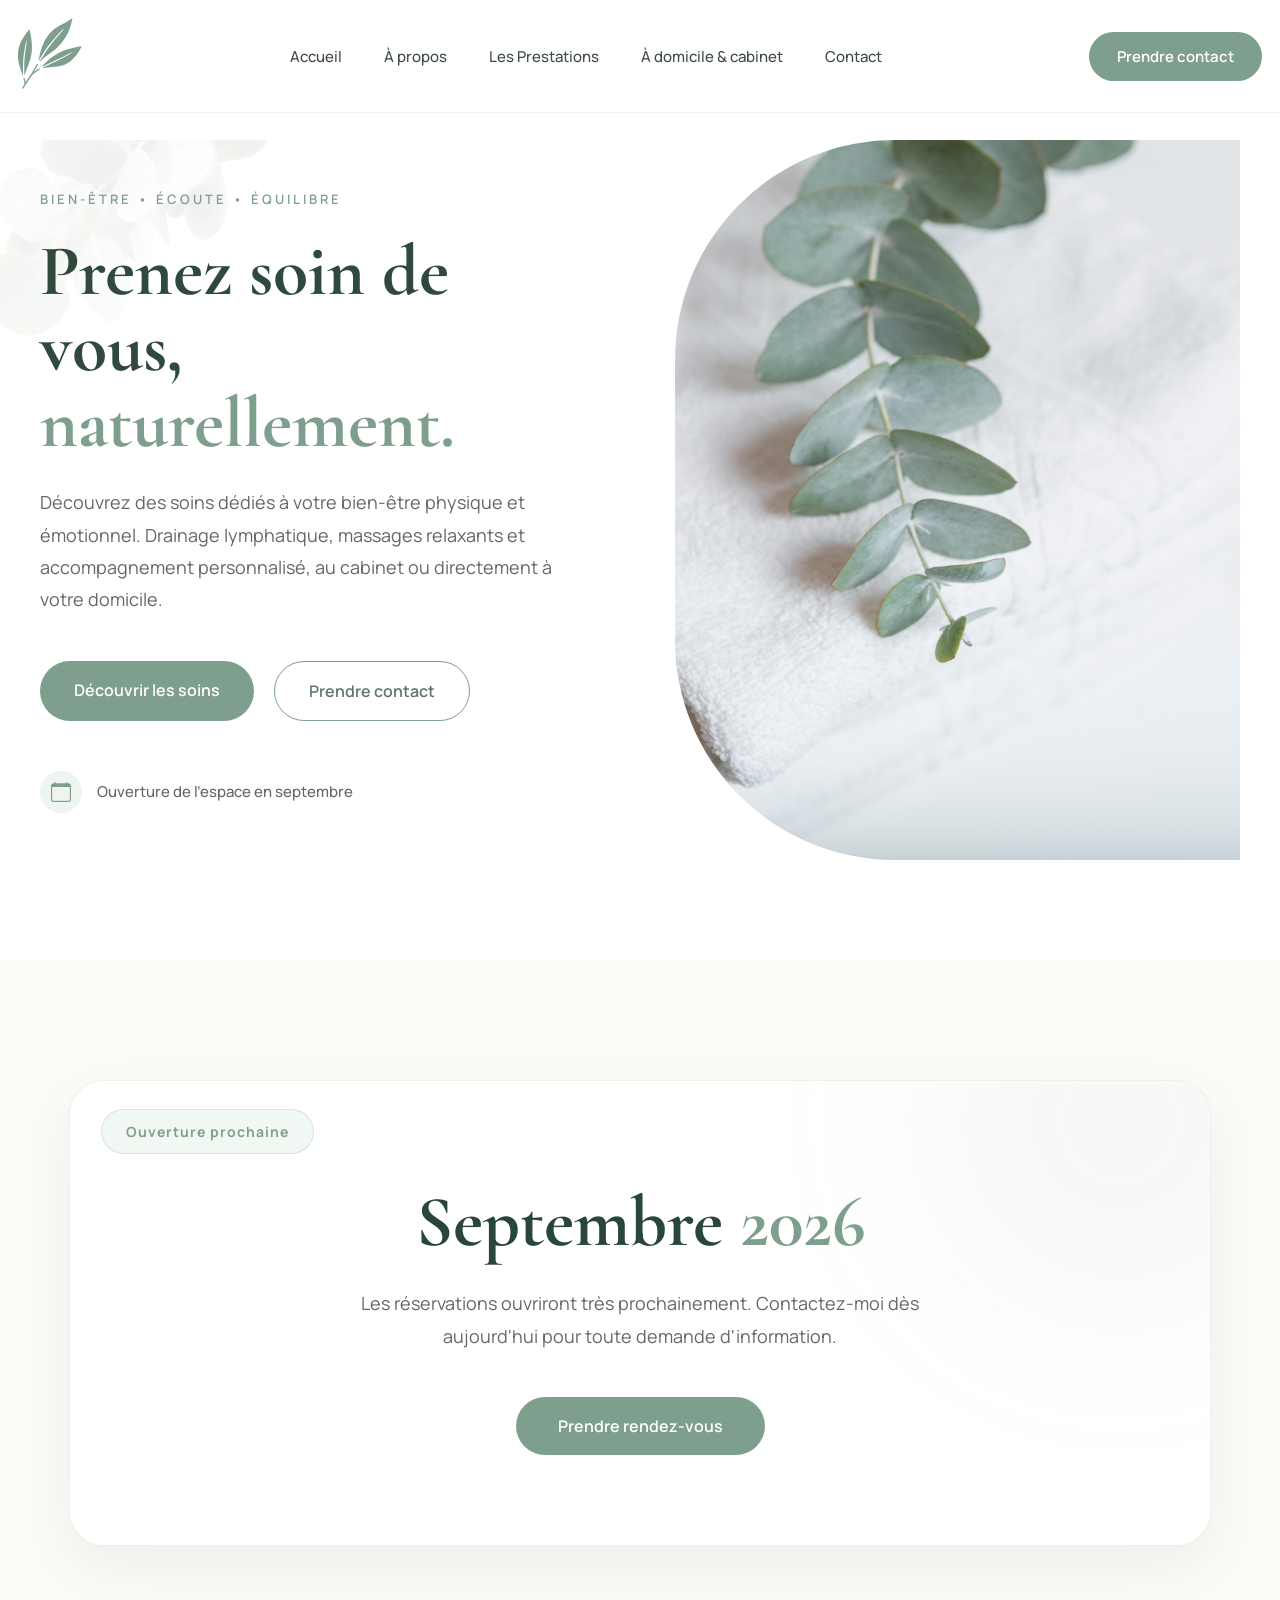
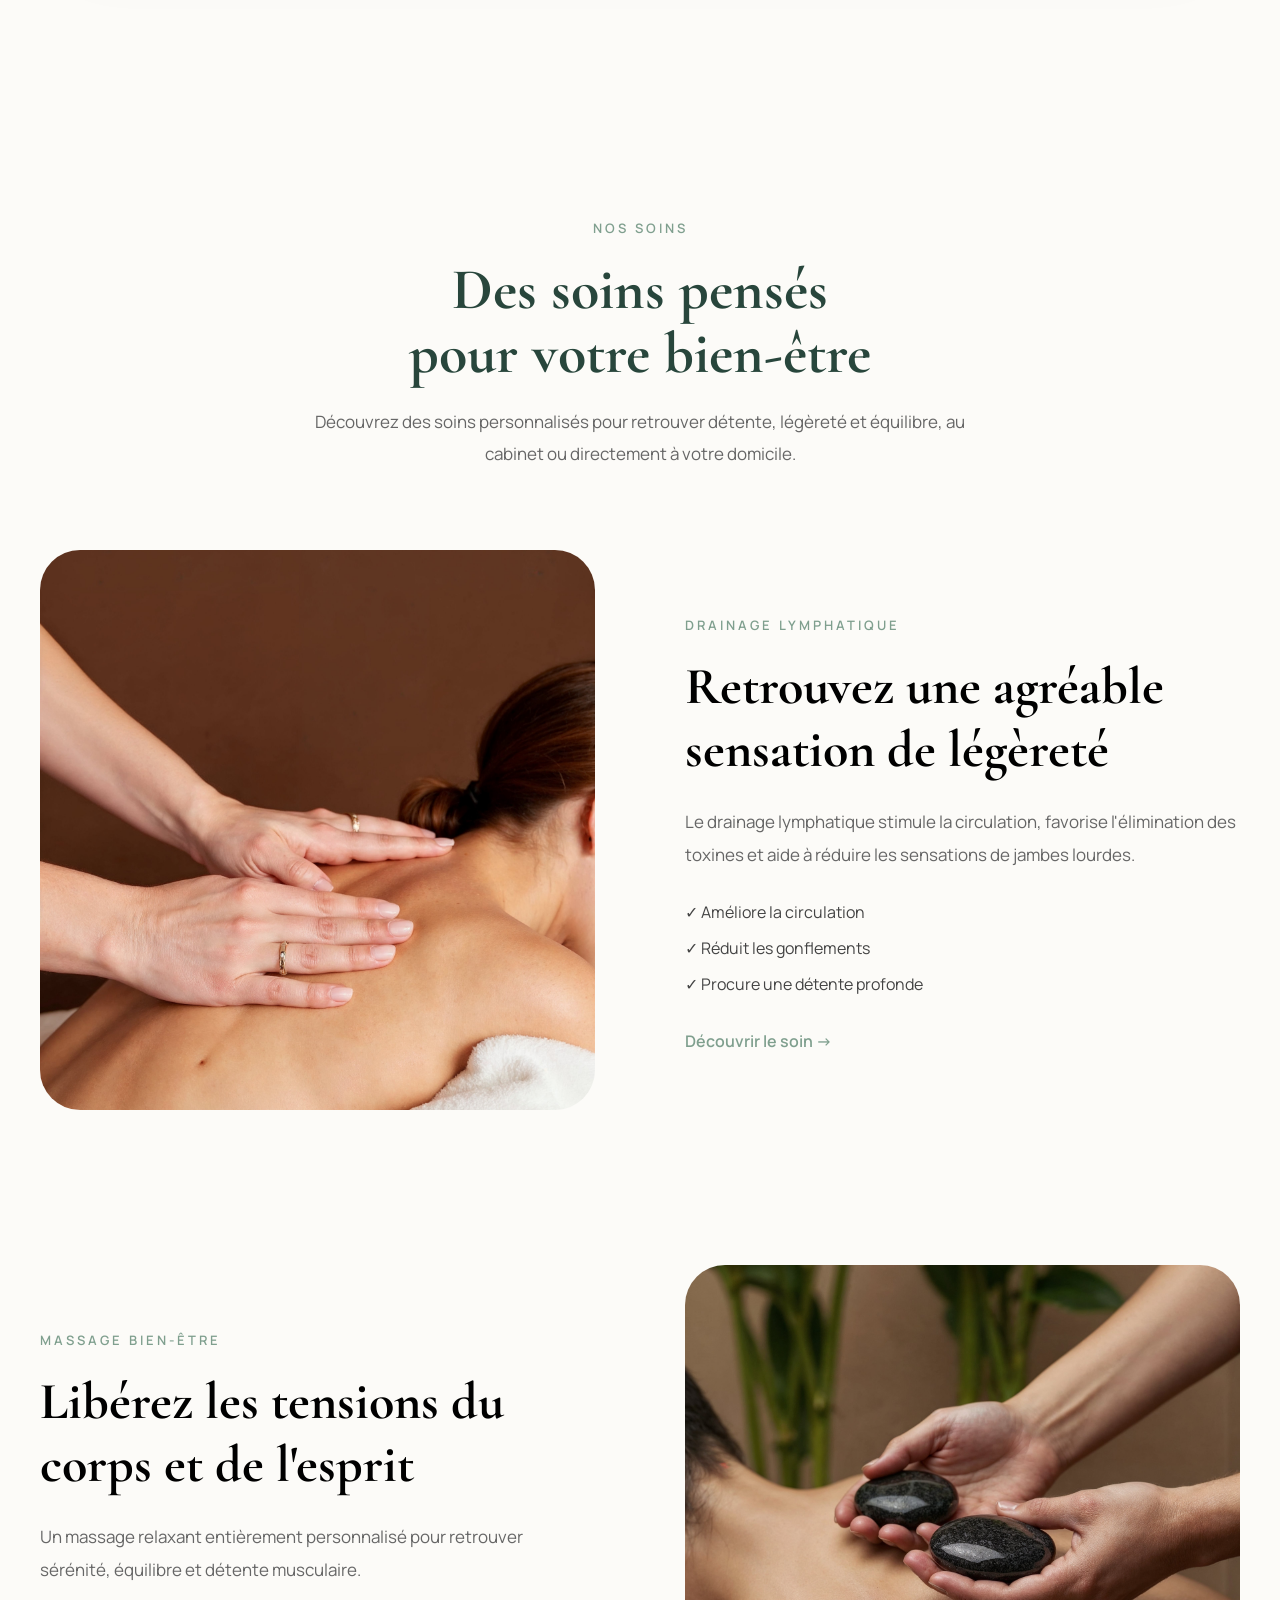
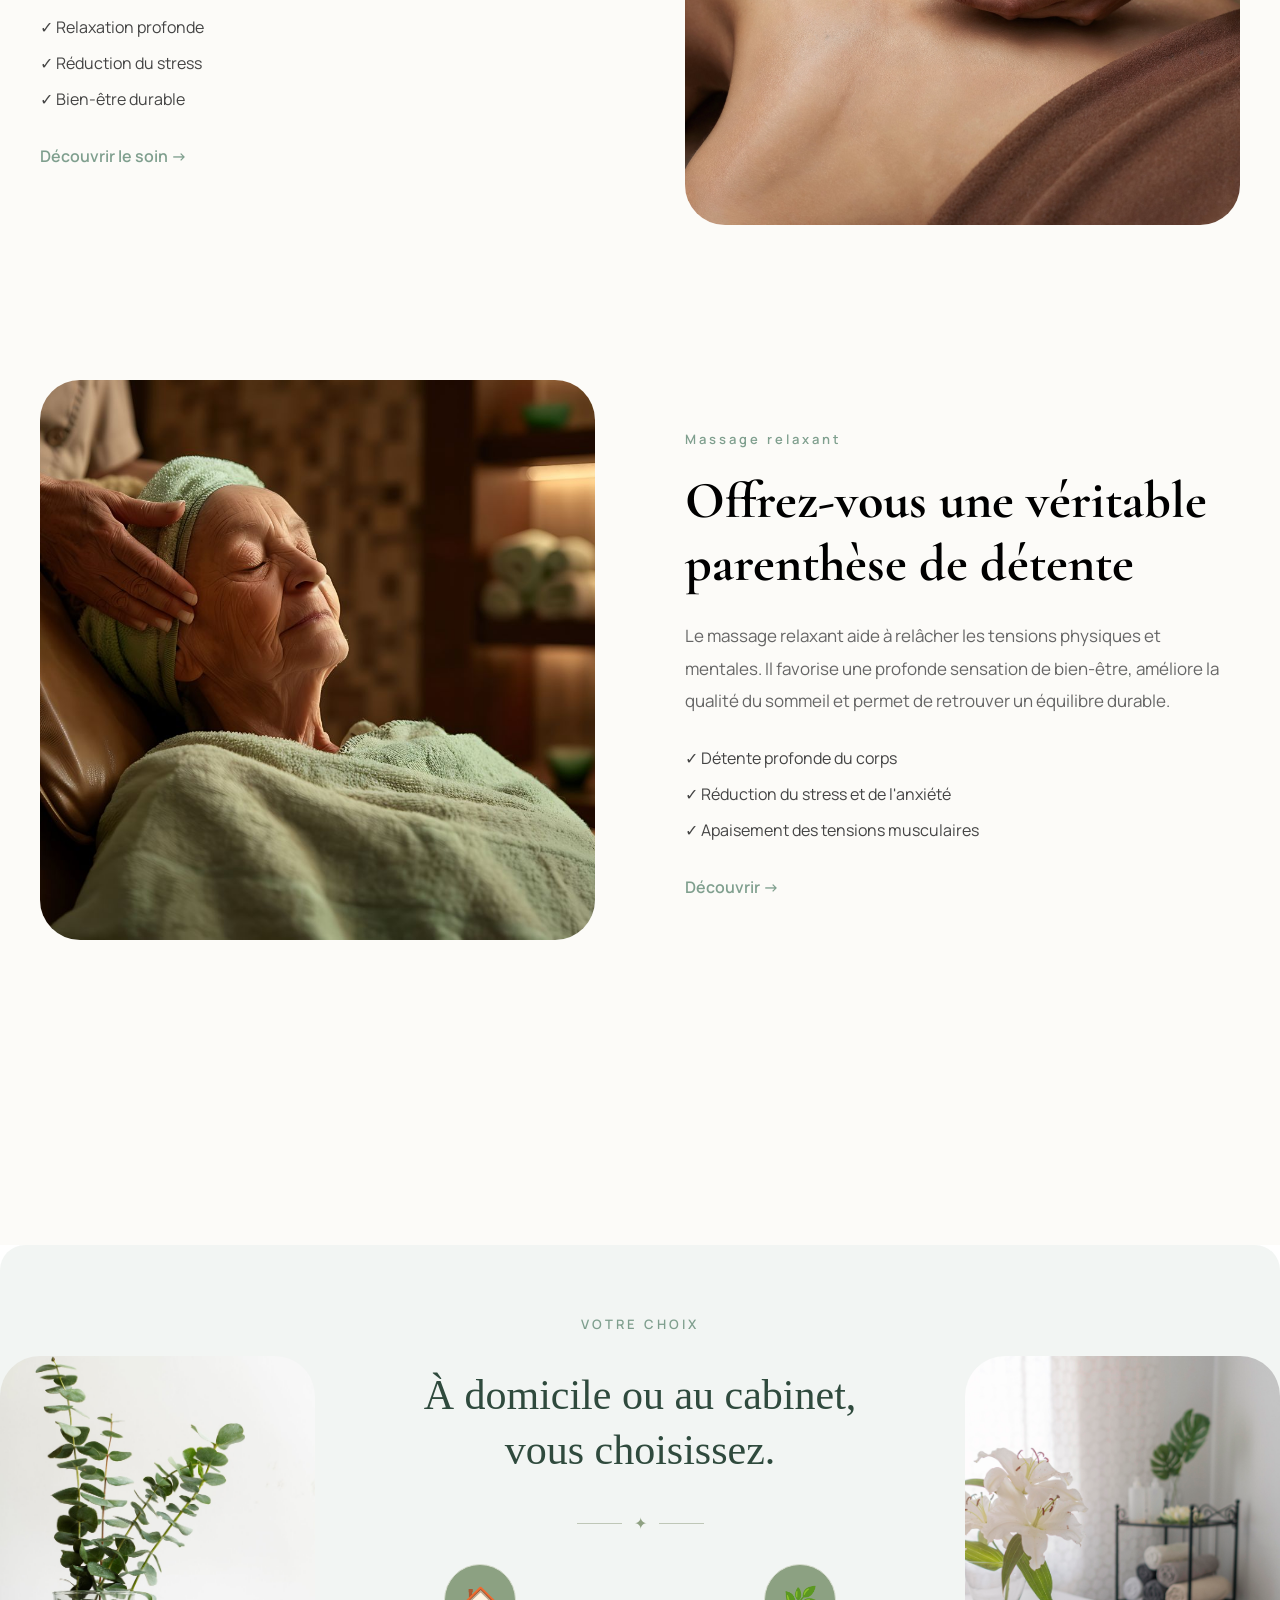
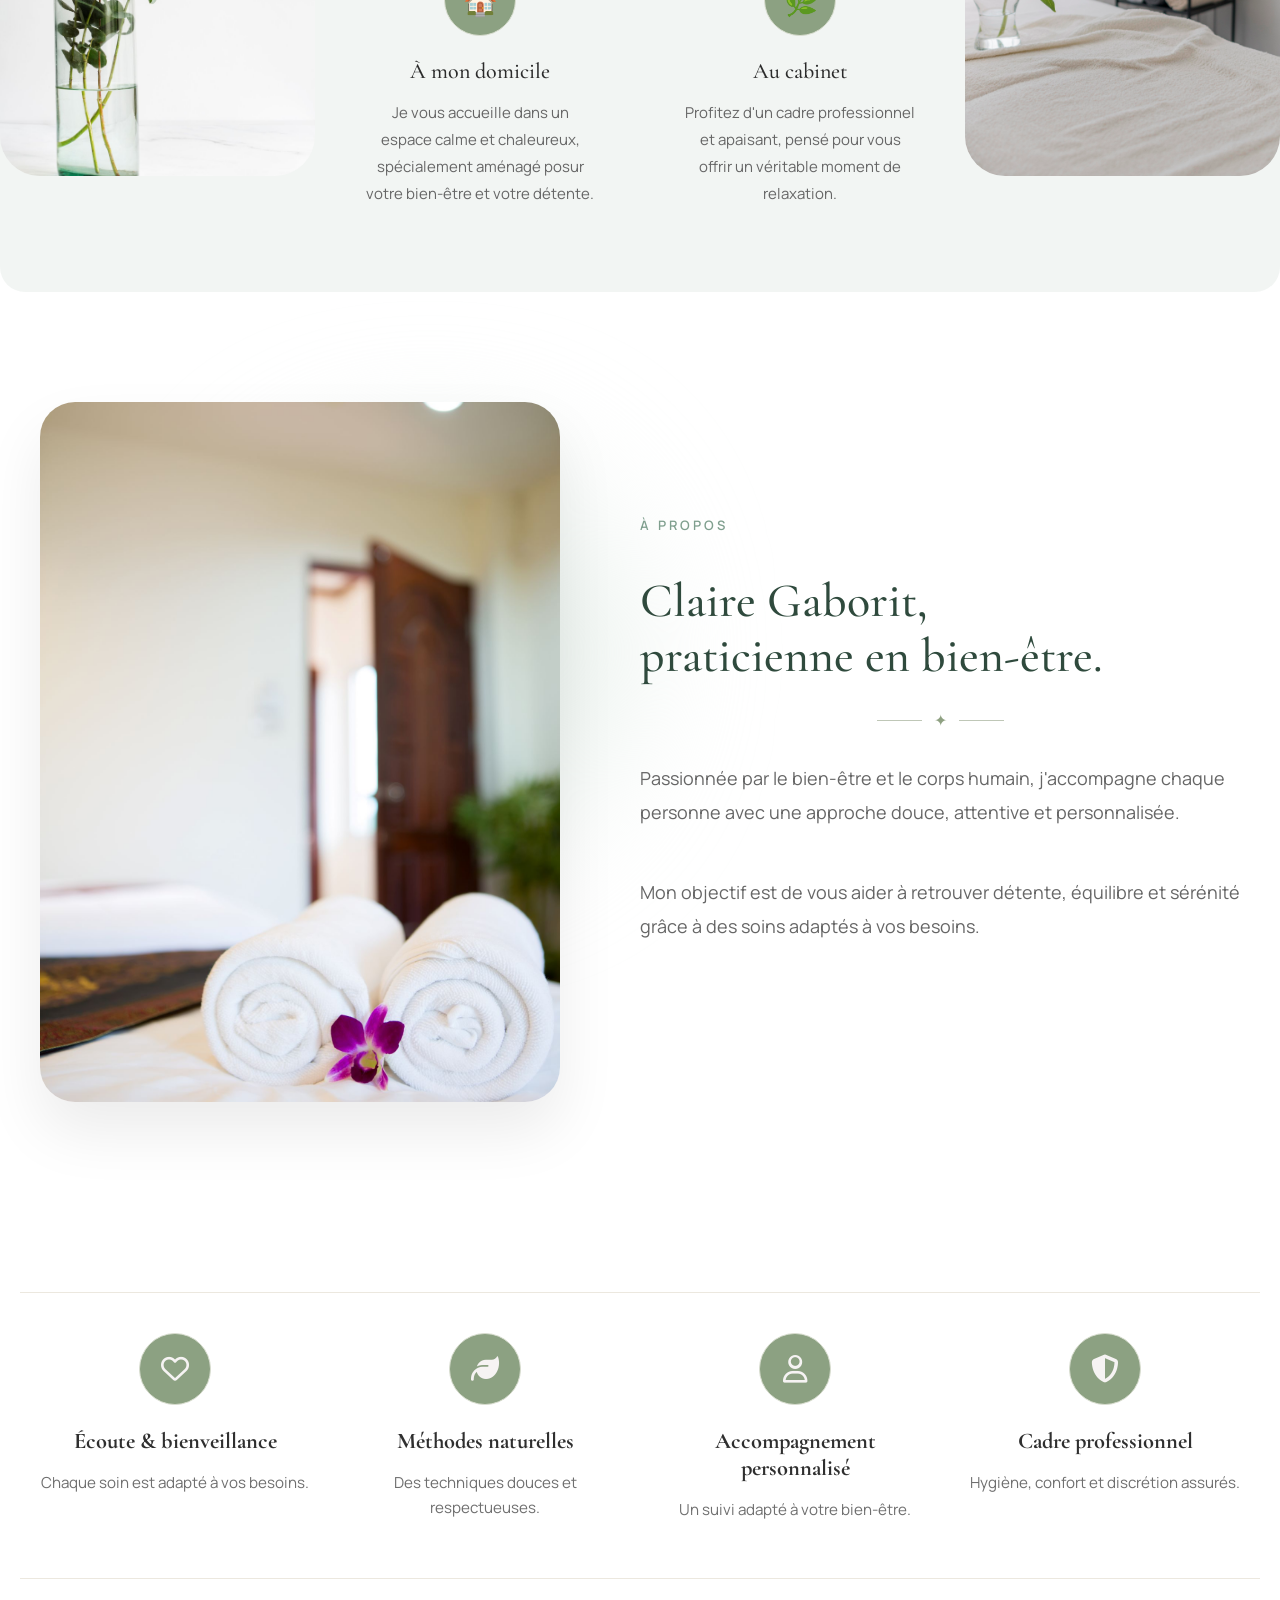
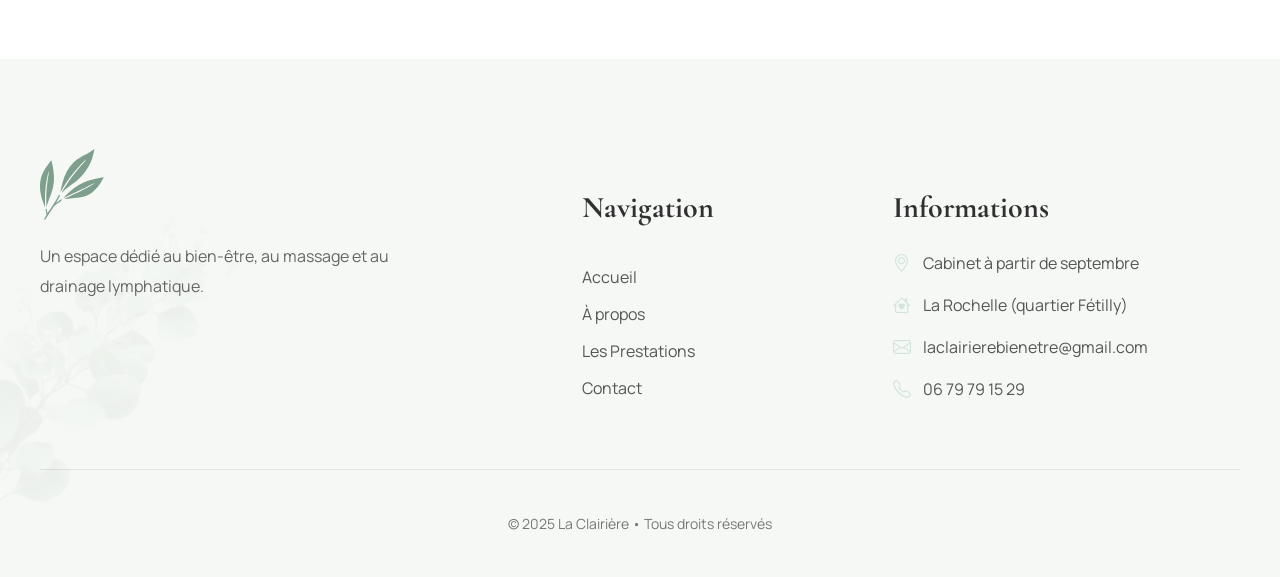
==== commit 85601c42: "section opening modification" ====
--- a/index.html
+++ b/index.html
@@ -13,6 +13,11 @@
     <link
         href="https://fonts.googleapis.com/css2?family=Cormorant+Garamond:wght@500;600;700&family=Manrope:wght@300;400;500;600&display=swap"
         rel="stylesheet">
+        <link rel="icon" type="image/png" href="/favicon-96x96.png" sizes="96x96" />
+<link rel="icon" type="image/svg+xml" href="/favicon.svg" />
+<link rel="shortcut icon" href="/favicon.ico" />
+<link rel="apple-touch-icon" sizes="180x180" href="/apple-touch-icon.png" />
+<link rel="manifest" href="/site.webmanifest" />
 
 </head>
 <!-- HEADER -->
@@ -44,8 +49,8 @@
                 <a href="index.html">Accueil</a>
                 <a href="apropos.html">À propos</a>
                 <a href="prestations.html">Les Prestations</a>
-                <a href="#">À domicile & cabinet</a>
-                <a href="#">Contact</a>
+                <a href="lieux.html">À domicile & cabinet</a>
+                <a href="contact.html">Contact</a>
             </nav>
 
             <a href="#" class="btn-contact">
@@ -106,7 +111,39 @@
 
     </section>
     <!-- OUVERTURE -->
+
     <section class="opening">
+
+    <div class="opening-content">
+
+        <!-- <span class="spark sparkle1">✦</span>
+        <span class="spark sparkle2">✦</span> -->
+        <!-- <span class="spark sparkle3">✦</span> -->
+
+        <div class="opening-label">
+             Ouverture prochaine
+        </div>
+
+        <h2>
+            Septembre <span>2026</span>
+        </h2>
+
+        <p>
+
+            Les réservations ouvriront très prochainement.
+            Contactez-moi dès aujourd'hui pour toute demande
+            d'information.
+
+        </p>
+
+        <a href="#" class="btn-opening">
+            Prendre rendez-vous
+        </a>
+        
+    </div>
+
+</section>
+    <!-- <section class="opening">
         <div class="opening-content">
 
             <div class="opening-text">
@@ -121,10 +158,13 @@
                     Prendre contact
                 </a>
             </div>
-
-
-        </div>
-    </section>
+            <div class="opening-label">
+    ✨ Ouverture prochaine
+</div>
+
+
+        </div>
+    </section> -->
     <!-- SERVICES -->
 
     <section class="services">
@@ -296,11 +336,11 @@
                         🏠
                     </div>
 
-                    <h3>À domicile</h3>
-
-                    <p>
-                        Je me déplace chez vous pour vous offrir un moment
-                        de bien-être dans votre environnement.
+                    <h3>À mon domicile</h3>
+
+                    <p>
+                        Je vous accueille dans un espace calme et chaleureux,
+        spécialement aménagé posur votre bien-être et votre détente.
                     </p>
                 </div>
 
@@ -312,9 +352,8 @@
                     <h3>Au cabinet</h3>
 
                     <p>
-                        Un espace calme et chaleureux,
-                        aménagé pour votre confort
-                        et votre détente.
+                        Profitez d'un cadre professionnel et apaisant,
+        pensé pour vous offrir un véritable moment de relaxation.
                     </p>
                 </div>
 
@@ -471,7 +510,7 @@
                     <a href="index.html">Accueil</a>
                     <a href="apropos.html">À propos</a>
                     <a href="prestations.html">Les Prestations</a>
-                    <a href="#">Contact</a>
+                    <a href="contact.html">Contact</a>
 
                 </div>
 
--- a/style.css
+++ b/style.css
@@ -866,11 +866,417 @@
  
 }
 /* OUVERTURE */
+.opening-content{
+
+    transition:.6s;
+
+}
+
+.opening-content:hover{
+
+    transform:translateY(-8px);
+
+    box-shadow:
+    0 40px 90px rgba(0,0,0,.08);
+
+}
+.opening-content::before{
+
+    animation:halo 8s ease-in-out infinite;
+
+}
+
+@keyframes halo{
+
+    0%,100%{
+
+        transform:scale(1);
+
+        opacity:.10;
+
+    }
+
+    50%{
+
+        transform:scale(1.25);
+
+        opacity:.22;
+
+    }
+
+}
+.leaf{
+
+    position:absolute;
+
+    width:120px;
+
+    opacity:.12;
+
+}
+
+.leaf1{
+
+    left:-30px;
+
+    top:20px;
+
+    animation:leafFloat1 8s ease-in-out infinite;
+
+}
+
+.leaf2{
+
+    right:-20px;
+
+    bottom:20px;
+
+    animation:leafFloat2 10s ease-in-out infinite;
+
+}
+
+@keyframes leafFloat1{
+
+    0%,100%{
+
+        transform:translateY(0) rotate(-8deg);
+
+    }
+
+    50%{
+
+        transform:translateY(-30px) rotate(8deg);
+
+    }
+
+}
+
+@keyframes leafFloat2{
+
+    0%,100%{
+
+        transform:translateY(0) rotate(12deg);
+
+    }
+
+    50%{
+
+        transform:translateY(25px) rotate(-8deg);
+
+    }
+
+}
+.spark{
+
+    position:absolute;
+
+    color:#7F9F8E;
+
+    opacity:.25;
+
+    animation:twinkle 3s infinite;
+
+}
+
+.sparkle1{
+
+    top:40px;
+
+    right:120px;
+
+}
+
+.sparkle2{
+
+    bottom:80px;
+
+    left:100px;
+
+    animation-delay:1s;
+
+}
+
+.sparkle3{
+
+    top:180px;
+
+    left:60px;
+
+    animation-delay:2s;
+
+}
+
+@keyframes twinkle{
+
+    0%,100%{
+
+        opacity:.2;
+
+        transform:scale(1);
+
+    }
+
+    50%{
+
+        opacity:1;
+
+        transform:scale(1.6);
+
+    }
+
+}
+.opening h2{
+
+    animation:titleZoom 1.2s cubic-bezier(.2,.8,.2,1);
+
+}
+
+@keyframes titleZoom{
+
+    from{
+
+        opacity:0;
+
+        transform:translateY(40px) scale(.85);
+
+    }
+
+    to{
+
+        opacity:1;
+
+        transform:translateY(0) scale(1);
+
+    }
+
+}
+.btn-opening{
+
+    position:relative;
+
+    overflow:hidden;
+
+}
+
+.btn-opening::before{
+
+    content:"";
+
+    position:absolute;
+
+    top:0;
+
+    left:-120%;
+
+    width:70%;
+
+    height:100%;
+
+    background:
+
+    linear-gradient(
+        90deg,
+        transparent,
+        rgba(255,255,255,.5),
+        transparent
+    );
+
+    animation:shine 4s infinite;
+
+}
+
+@keyframes shine{
+
+    100%{
+
+        left:140%;
+
+    }
+
+}
+
+/* ===========================
+        OPENING SECTION
+=========================== */
+
 .opening{
-    padding:80px 20px;
-}
- 
+    padding:120px 20px;
+    background:#FCFBF8;
+}
+
 .opening-content{
+
+    position:relative;
+
+    max-width:1000px;
+
+    margin:auto;
+
+    padding:90px 70px;
+
+    text-align:center;
+
+    background:white;
+
+    border-radius:35px;
+
+    overflow:hidden;
+
+    border:1px solid rgba(127,159,142,.15);
+
+    box-shadow:
+        0 20px 60px rgba(0,0,0,.06);
+
+    transition:
+        transform .6s ease,
+        box-shadow .6s ease;
+
+}
+
+.opening-content:hover{
+
+    transform:translateY(-8px);
+
+    box-shadow:
+        0 35px 90px rgba(0,0,0,.08);
+
+}
+
+.opening-content::before{
+
+    content:"";
+
+    position:absolute;
+
+    width:420px;
+    height:420px;
+
+    border-radius:50%;
+
+    background:#7f9f8ed4;
+
+    opacity:.08;
+
+    filter:blur(90px);
+
+    top:-170px;
+    right:-120px;
+
+    z-index:0;
+
+    animation:halo 8s ease-in-out infinite;
+
+}
+
+.opening-content>*{
+
+    position:relative;
+
+    z-index:2;
+
+}
+.opening-label{
+
+    display:inline-flex;
+
+    align-items:center;
+
+    gap:10px;
+
+    padding:12px 24px;
+
+    margin-bottom:30px;
+
+    border-radius:50px;
+
+    background:#F5F8F6;
+
+    color:#7F9F8E;
+
+    font-size:14px;
+
+    font-weight:700;
+
+    letter-spacing:1px;
+    margin: 0;
+    left: 31px;
+    position: absolute;
+    top: 28px;
+    border: 1px solid #7f9f8e36;
+    background: rgb(208 228 215 / 30%);
+
+}
+.opening h2{
+
+    font-family:"Cormorant Garamond", serif;
+
+    font-size:72px;
+
+    color:#28463C;
+
+    line-height:1.1;
+
+    margin-bottom:25px;
+
+    animation:titleZoom 1s ease;
+    margin-top: 12px;
+
+}
+
+.opening h2 span{
+
+    color:#7F9F8E;
+
+}
+.opening p{
+
+    max-width:620px;
+
+    margin:0 auto 45px;
+
+    color:#666;
+
+    font-size:18px;
+
+    line-height:1.8;
+
+}
+.btn-opening{
+
+    display:inline-flex;
+
+    align-items:center;
+
+    justify-content:center;
+
+    padding:18px 42px;
+
+    border-radius:50px;
+
+    background:#7F9F8E;
+
+    color:white;
+
+    text-decoration:none;
+
+    font-weight:600;
+
+    position:relative;
+
+    overflow:hidden;
+
+    transition:.4s;
+
+}
+
+.btn-opening:hover{
+
+    background:#28463C;
+
+    transform:translateY(-4px);
+
+}
+/* .opening-content{
     max-width:1200px;
     margin:auto;
  
@@ -967,7 +1373,7 @@
     pointer-events: none;
 
     z-index: 0;
-}
+} */
 /* FOOTER */
 .footer{
 
@@ -3544,8 +3950,675 @@
 }
 
 
-
-
-
-
-
+/* Section */
+.locations{
+    padding:100px 8%;
+    background:#f8f5f2;
+}
+
+.container{
+    max-width:1200px;
+    margin:auto;
+}
+
+/* Titre */
+.title{
+    text-align:center;
+    margin-bottom:70px;
+}
+
+.title h1{
+    font-size:48px;
+    color:#222;
+    margin-bottom:20px;
+}
+
+.title p{
+    max-width:700px;
+    margin:auto;
+    color:#666;
+    line-height:1.7;
+    font-size:18px;
+}
+
+/* Cartes */
+.cards{
+    display:grid;
+    grid-template-columns:repeat(auto-fit,minmax(350px,1fr));
+    gap:35px;
+}
+
+.card{
+    background:#fff;
+    border-radius:20px;
+    overflow:hidden;
+    box-shadow:0 10px 30px rgba(0,0,0,.08);
+    transition:.3s;
+}
+
+.card:hover{
+    transform:translateY(-10px);
+}
+
+.card img{
+    width:100%;
+    height:300px;
+    object-fit:cover;
+}
+
+.content{
+    padding:30px;
+}
+
+.content h2{
+    font-size:30px;
+    margin-bottom:15px;
+    color:#222;
+}
+
+.content p{
+    color:#666;
+    line-height:1.8;
+    margin-bottom:25px;
+}
+
+.content ul{
+    list-style:none;
+    padding:0;
+}
+
+.content li{
+    margin-bottom:12px;
+    color:#444;
+}
+
+/* Encadré */
+.info{
+    margin-top:80px;
+    background:#fff;
+    padding:50px;
+    border-radius:20px;
+    text-align:center;
+    box-shadow:0 10px 30px rgba(0,0,0,.05);
+}
+
+.info h3{
+    font-size:32px;
+    margin-bottom:20px;
+}
+
+.info p{
+    max-width:700px;
+    margin:0 auto 35px;
+    line-height:1.8;
+    color:#666;
+}
+
+/* Bouton */
+.btn{
+    display:inline-block;
+    background:#7f9f8e;
+    color:#fff;
+    padding:15px 35px;
+    border-radius:50px;
+    text-decoration:none;
+    transition:.3s;
+}
+
+.btn:hover{
+     background:#648371;
+
+    transform:translateY(-2px);
+}
+
+/* Responsive */
+@media (max-width:768px){
+
+    .title h1{
+        font-size:36px;
+    }
+
+    .card img{
+        height:220px;
+    }
+
+    .info{
+        padding:35px 25px;
+    }
+
+}
+
+
+/*=================================
+            HERO CONTACT
+==================================*/
+
+.contact-hero{
+
+    position:relative;
+
+    overflow:hidden;
+
+    background:#FCFBF8;
+
+    padding:170px 0 120px;
+
+}
+
+.contact-hero-container{
+
+    max-width:1250px;
+
+    margin:auto;
+
+    padding:0 40px;
+
+    display:grid;
+
+    grid-template-columns:1fr 520px;
+
+    gap:90px;
+
+    align-items:center;
+
+}
+
+.contact-hero-content{
+
+    max-width:620px;
+
+}
+
+.contact-hero-content h1{
+
+    font-family:"Cormorant Garamond",serif;
+
+    font-size:72px;
+
+    line-height:1.08;
+
+    color:#28463C;
+
+    margin:20px 0 30px;
+
+}
+
+.contact-hero-content h1 span{
+
+    color:#7F9F8E;
+
+}
+
+.contact-hero-content p{
+
+    font-size:18px;
+
+    line-height:1.9;
+
+    color:#666;
+
+    margin-bottom:45px;
+
+}
+
+.contact-hero-image{
+
+    position:relative;
+
+}
+
+.contact-hero-image img{
+
+    width:100%;
+
+    height:700px;
+
+    object-fit:cover;
+
+    border-radius:35px;
+
+    box-shadow:0 30px 70px rgba(0,0,0,.08);
+
+}
+
+.contact-hero-image::before{
+
+    content:"";
+
+    position:absolute;
+
+    width:380px;
+
+    height:380px;
+
+    background:#E8F0EB;
+
+    border-radius:50%;
+
+    top:80px;
+
+    right:-60px;
+
+    filter:blur(70px);
+
+    z-index:-1;
+
+}
+
+.contact-hero::before{
+
+    content:"";
+
+    position:absolute;
+
+    top:-80px;
+
+    right:-120px;
+
+    width:450px;
+
+    height:550px;
+
+    background:url("assets/feuille2.png") no-repeat;
+
+    background-size:contain;
+
+    opacity:.05;
+
+    transform:rotate(-18deg);
+
+}
+
+@media(max-width:992px){
+
+.contact-hero{
+
+    padding:140px 0 80px;
+
+}
+
+.contact-hero-container{
+
+    grid-template-columns:1fr;
+
+    gap:60px;
+
+}
+
+.contact-hero-image{
+
+    order:-1;
+
+}
+
+.contact-hero-image img{
+
+    height:450px;
+
+}
+
+.contact-hero-content{
+
+    text-align:center;
+
+    max-width:100%;
+
+}
+
+.contact-hero-content h1{
+
+    font-size:48px;
+
+}
+
+}
+/*=========================
+      CONTACT SECTION
+==========================*/
+
+.contact-section{
+
+    padding:120px 0;
+
+    background:#FCFBF8;
+
+}
+
+.contact-container{
+
+    max-width:1250px;
+
+    margin:auto;
+
+    padding:0 40px;
+
+    display:grid;
+
+    grid-template-columns:1.6fr .9fr;
+
+    gap:60px;
+
+}
+
+/* Formulaire */
+
+.contact-form{
+
+    background:#fff;
+
+    border-radius:30px;
+
+    padding:50px;
+
+    box-shadow:0 15px 45px rgba(0,0,0,.05);
+
+}
+
+.contact-form h2{
+
+    font-family:"Cormorant Garamond",serif;
+
+    font-size:48px;
+
+    color:#28463C;
+
+    margin:15px 0 40px;
+
+}
+
+.form-row{
+
+    display:grid;
+
+    grid-template-columns:1fr 1fr;
+
+    gap:25px;
+
+}
+
+.input-group{
+
+    margin-bottom:25px;
+
+}
+
+.input-group label{
+
+    display:block;
+
+    margin-bottom:10px;
+
+    font-weight:600;
+
+    color:#28463C;
+
+}
+
+.input-group input,
+.input-group textarea{
+
+    width:100%;
+
+    padding:18px 20px;
+
+    border:1px solid #E7E7E7;
+
+    border-radius:15px;
+
+    background:#fff;
+
+    font-size:16px;
+
+    transition:.3s;
+
+    outline:none;
+
+}
+
+.input-group textarea{
+
+    resize:vertical;
+
+}
+
+.input-group input:focus,
+.input-group textarea:focus{
+
+    border-color:#7F9F8E;
+
+}
+
+.contact-btn{
+
+    background:#7F9F8E;
+
+    color:#fff;
+
+    border:none;
+
+    padding:18px 45px;
+
+    border-radius:50px;
+
+    font-size:16px;
+
+    cursor:pointer;
+
+    transition:.3s;
+
+}
+
+.contact-btn:hover{
+
+    background:#28463C;
+
+}
+
+/* Carte informations */
+
+.contact-info{
+
+    background:#28463C;
+
+    color:white;
+
+    border-radius:30px;
+
+    padding:50px;
+
+    align-self:start;
+
+    position:sticky;
+
+    top:120px;
+
+}
+
+.contact-info h2{
+
+    font-family:"Cormorant Garamond",serif;
+
+    font-size:46px;
+
+    margin:15px 0 30px;
+
+}
+
+.contact-info>p{
+
+    line-height:1.8;
+
+    opacity:.85;
+
+    margin-bottom:45px;
+
+}
+
+.info-item{
+
+    margin-bottom:35px;
+
+}
+
+.info-item h3{
+
+    font-size:14px;
+
+    letter-spacing:2px;
+
+    text-transform:uppercase;
+
+    color:#CFCFCF;
+
+    margin-bottom:10px;
+
+}
+
+.info-item p,
+.info-item a{
+
+    color:white;
+
+    text-decoration:none;
+
+    line-height:1.8;
+
+}
+
+@media(max-width:992px){
+
+    .contact-container{
+
+        grid-template-columns:1fr;
+
+    }
+
+    .contact-info{
+
+        position:static;
+
+    }
+
+    .form-row{
+
+        grid-template-columns:1fr;
+
+    }
+
+    .contact-form{
+
+        padding:35px;
+
+    }
+
+}
+/*=================================
+          CONTACT CTA
+==================================*/
+
+.contact-cta{
+
+    padding:140px 0;
+
+    background:#F8F5F2;
+
+}
+
+.contact-cta-container{
+
+    max-width:900px;
+
+    margin:auto;
+
+    text-align:center;
+
+    padding:0 30px;
+
+}
+
+.contact-cta h2{
+
+    font-family:"Cormorant Garamond", serif;
+
+    font-size:64px;
+
+    color:#28463C;
+
+    margin:20px 0 30px;
+
+    line-height:1.1;
+
+}
+
+.contact-cta h2 span{
+
+    color:#7F9F8E;
+
+}
+
+.contact-cta p{
+
+    max-width:700px;
+
+    margin:auto;
+
+    font-size:18px;
+
+    line-height:1.9;
+
+    color:#666;
+
+}
+
+.cta-buttons{
+
+    display:flex;
+
+    justify-content:center;
+
+    gap:20px;
+
+    margin-top:50px;
+
+    flex-wrap:wrap;
+
+}
+
+/* Responsive */
+
+@media(max-width:768px){
+
+    .contact-cta{
+
+        padding:90px 0;
+
+    }
+
+    .contact-cta h2{
+
+        font-size:42px;
+
+    }
+
+    .contact-cta p{
+
+        font-size:16px;
+
+    }
+
+    .cta-buttons{
+
+        flex-direction:column;
+
+        align-items:center;
+
+    }
+
+}
+
+
+
+
+
+
+
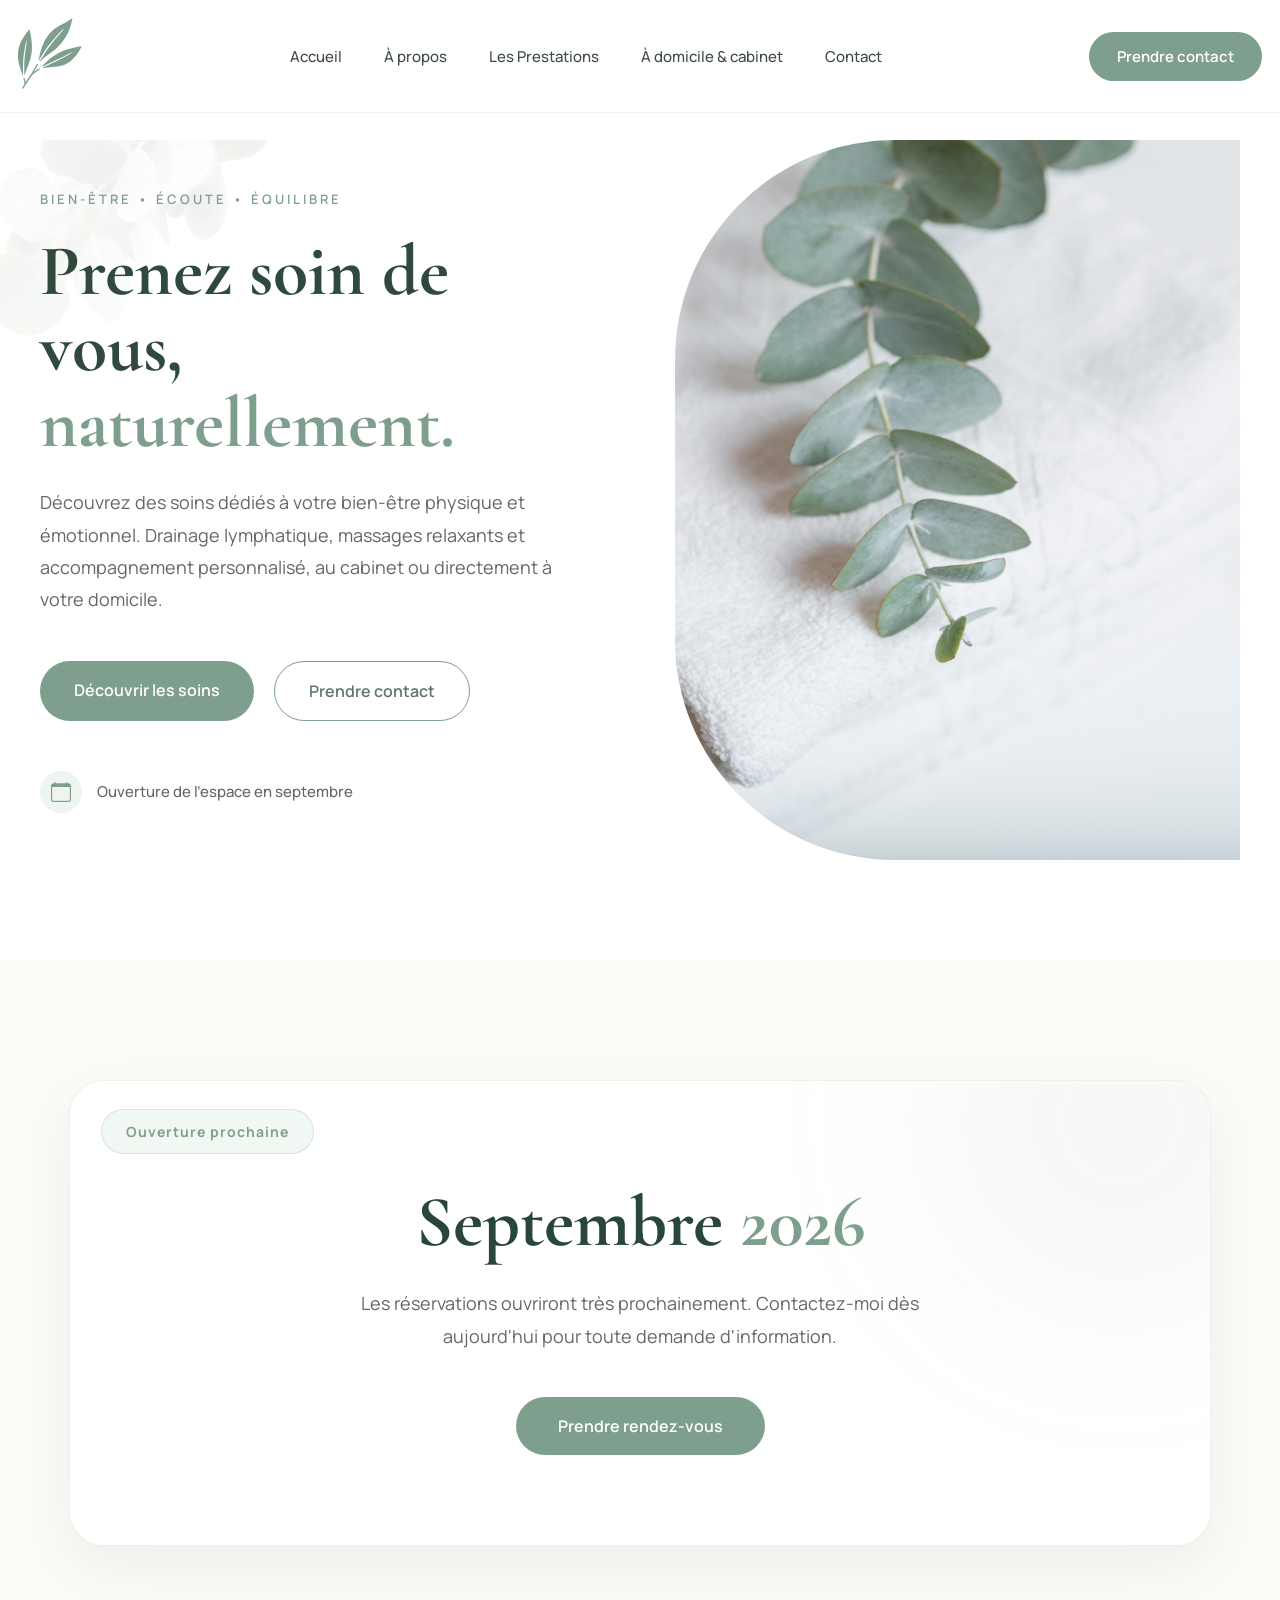
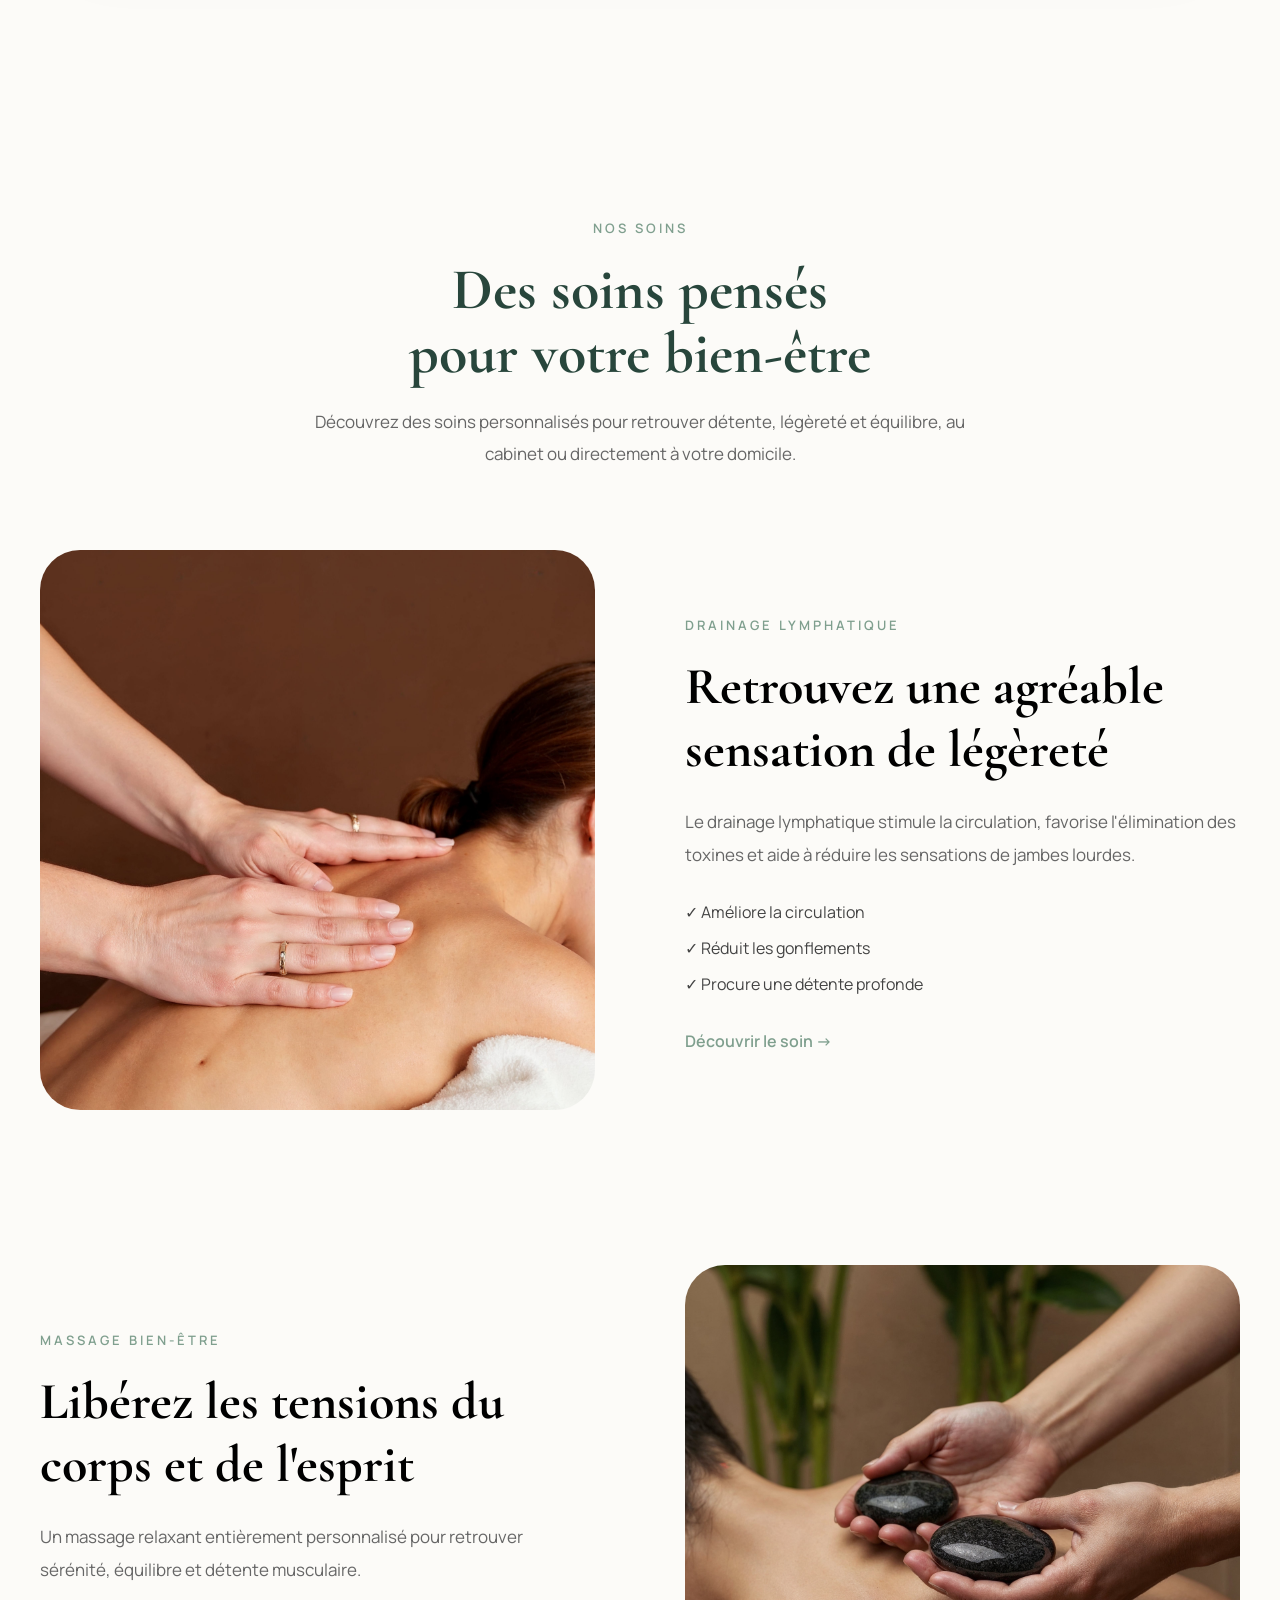
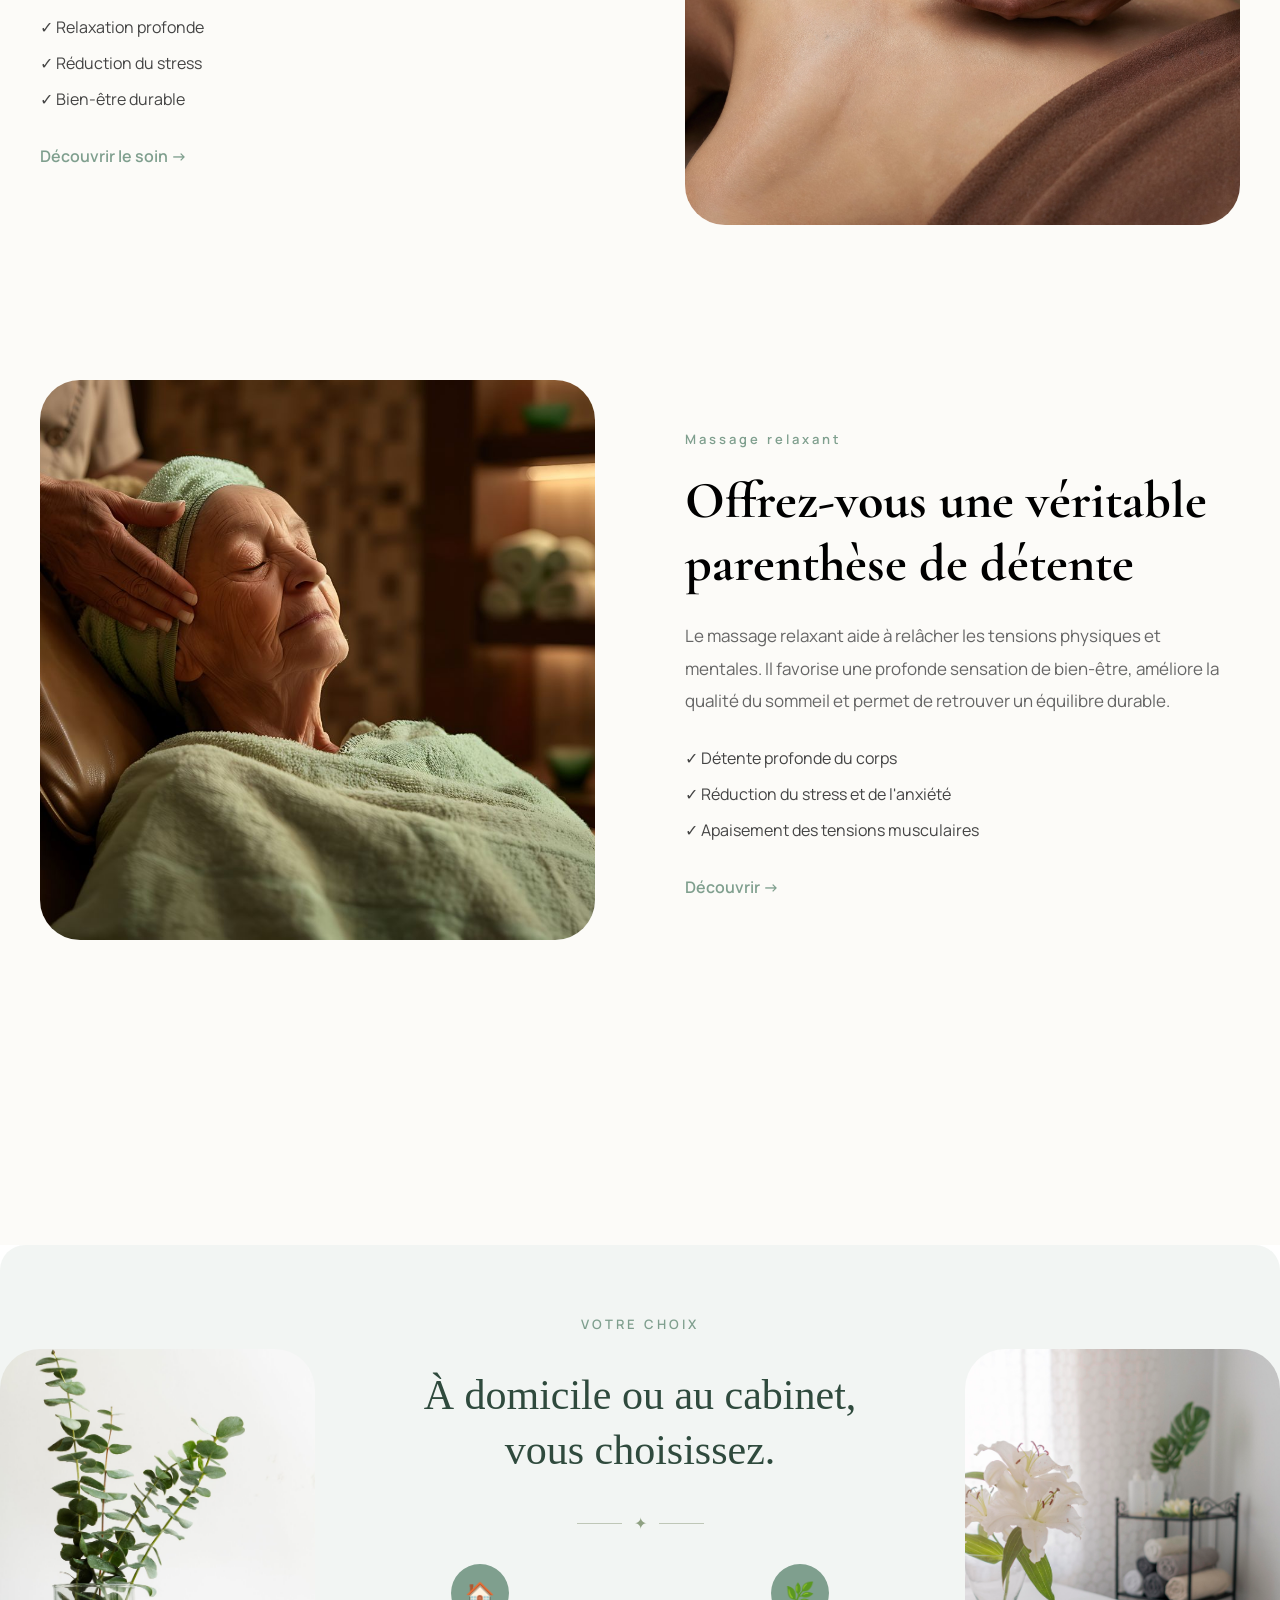
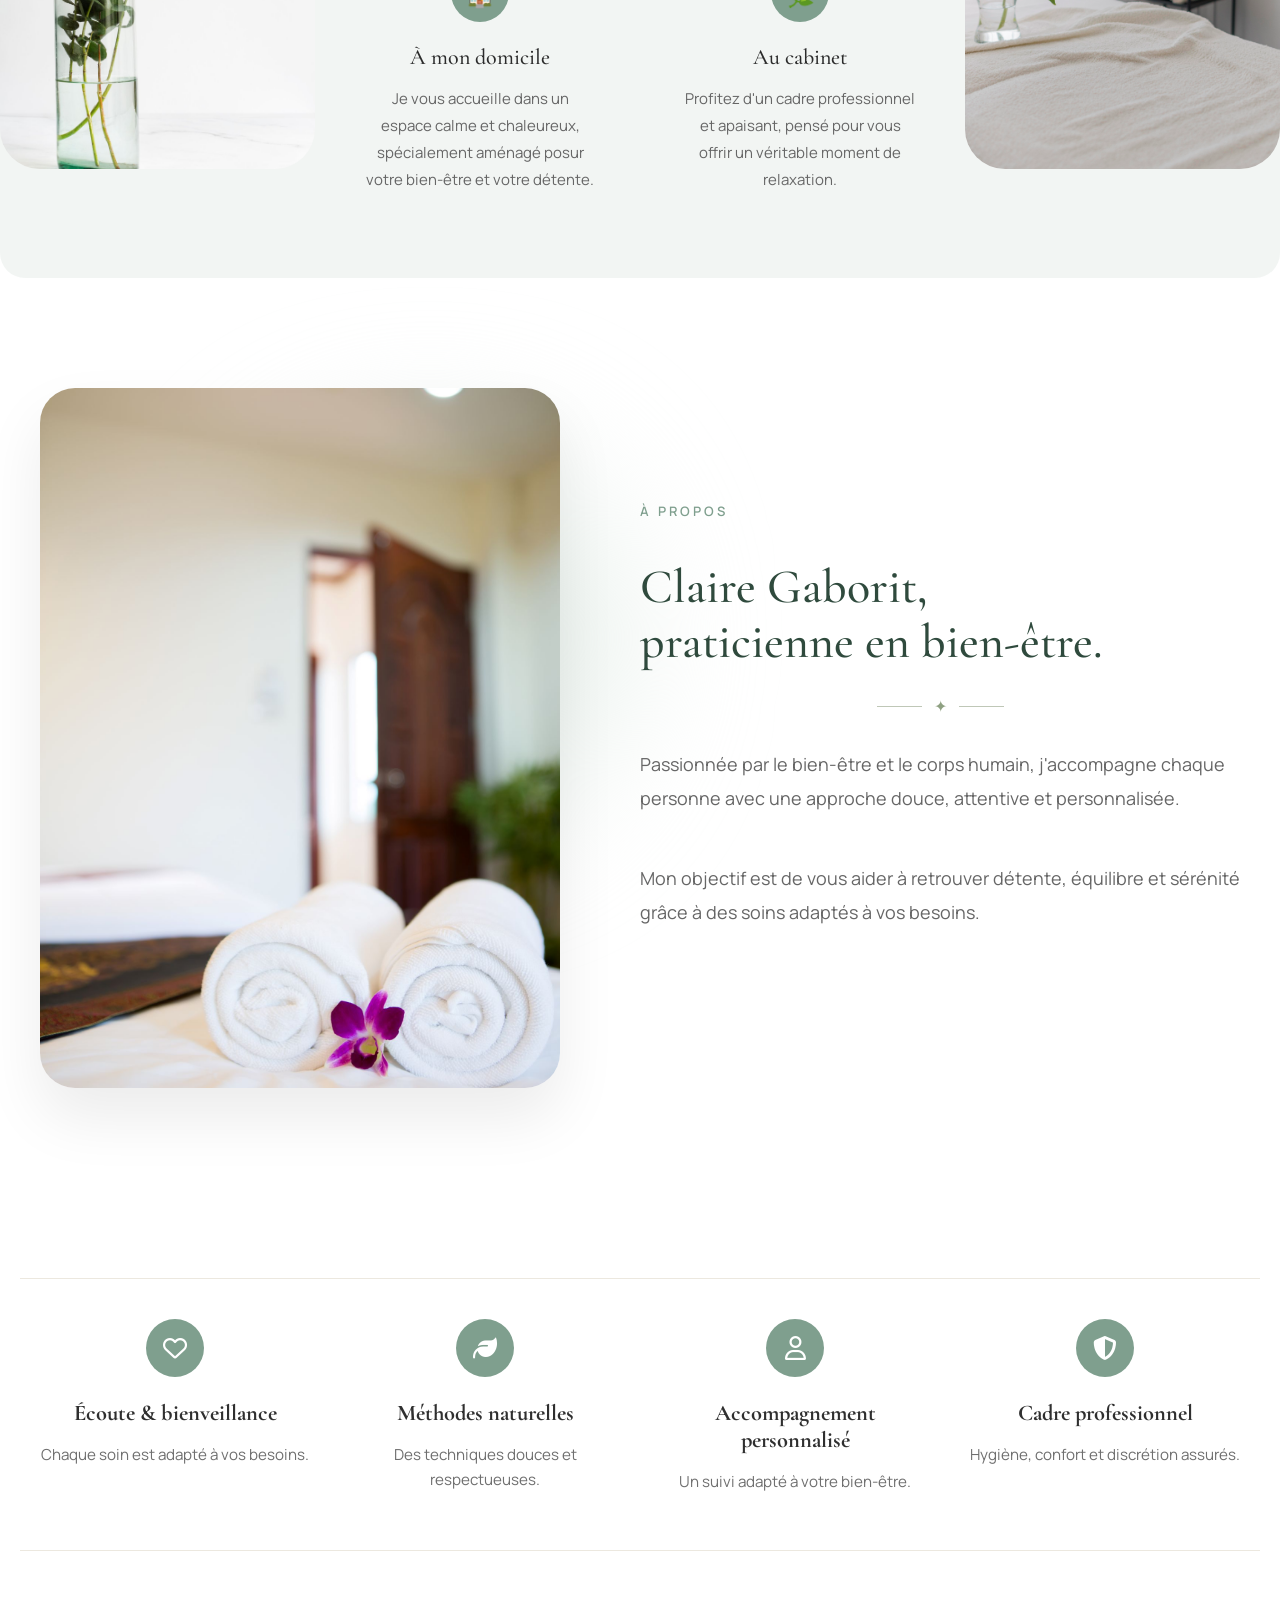
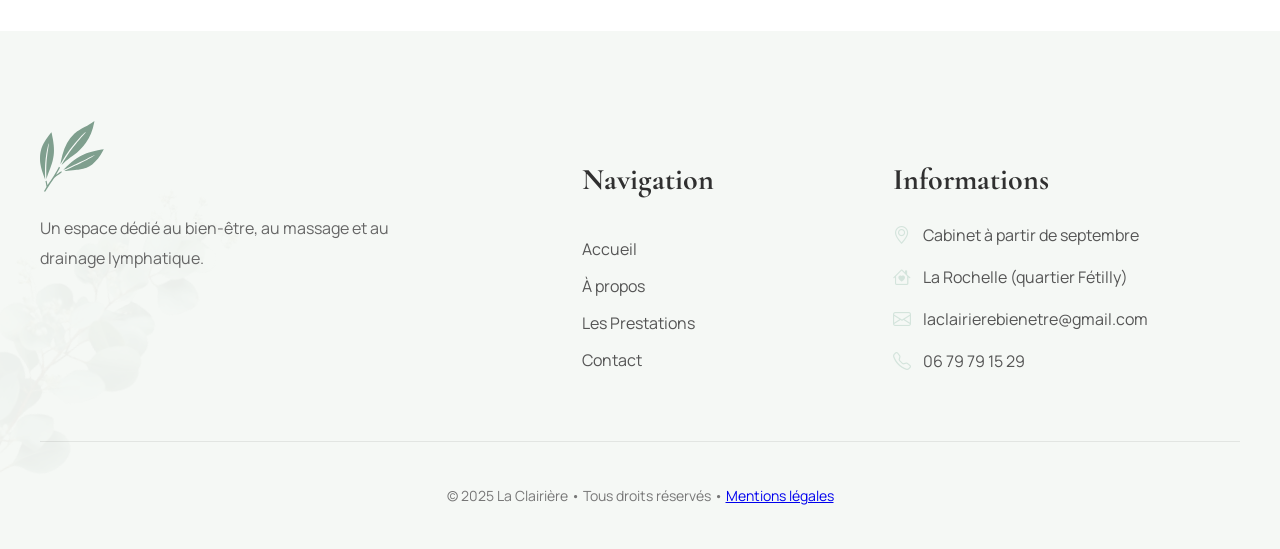
==== commit b0e8001f: "mentions légales etc" ====
--- a/index.html
+++ b/index.html
@@ -545,7 +545,7 @@
             <div class="footer-bottom">
 
                 <p>
-                    © 2025 La Clairière • Tous droits réservés
+                    © 2025 La Clairière • Tous droits réservés • <a href="mentions-legales.html">Mentions légales</a> 
                 </p>
 
             </div>
--- a/style.css
+++ b/style.css
@@ -648,7 +648,7 @@
     width:58px;
     height:58px;
     border-radius:50%;
-    background:#8ca182;
+    background:#7F9F8E;
     color:#fff;
     display:flex;
     justify-content:center;
@@ -821,7 +821,7 @@
     text-align:center;
 }
  
-.icon{
+/* .icon{
     width:70px;
     height:70px;
     margin:0 auto 20px;
@@ -835,7 +835,7 @@
  
     color: rgb(246, 243, 243);
     font-size:28px;
-}
+} */
  
 .feature h3{
     font-family:"Cormorant Garamond",serif;
@@ -1081,7 +1081,7 @@
         transparent
     );
 
-    animation:shine 4s infinite;
+    /* animation:shine 4s infinite; */
 
 }
 
@@ -4615,10 +4615,149 @@
     }
 
 }
-
-
-
-
-
-
-
+/*=====================================
+        HERO MENTIONS LEGALES
+======================================*/
+
+.legal-hero{
+
+    padding:180px 20px 120px;
+
+    background:#FCFBF8;
+
+    position:relative;
+
+    overflow:hidden;
+
+}
+
+.legal-container{
+
+    max-width:900px;
+
+    margin:auto;
+
+    text-align:center;
+
+    position:relative;
+
+    z-index:2;
+
+}
+
+.legal-hero h1{
+
+    font-family:"Cormorant Garamond", serif;
+
+    font-size:72px;
+
+    color:#28463C;
+
+    margin:20px 0;
+
+    line-height:1.1;
+
+}
+
+.legal-hero h1 span{
+
+    color:#7F9F8E;
+
+}
+
+.legal-hero p{
+
+    max-width:650px;
+
+    margin:35px auto 0;
+
+    font-size:18px;
+
+    line-height:1.9;
+
+    color:#666;
+
+}
+
+/* Halo */
+
+.legal-hero::before{
+
+    content:"";
+
+    position:absolute;
+
+    width:550px;
+
+    height:550px;
+
+    background:#7F9F8E;
+
+    border-radius:50%;
+
+    filter:blur(120px);
+
+    opacity:.08;
+
+    top:-220px;
+
+    right:-180px;
+
+    animation:haloMove 10s ease-in-out infinite;
+
+}
+
+/* Feuille décorative */
+
+.legal-hero::after{
+
+    content:"";
+
+    position:absolute;
+
+    width:320px;
+
+    height:320px;
+
+    background:url("assets/leaf.png") no-repeat center;
+
+    background-size:contain;
+
+    opacity:.05;
+
+    bottom:-70px;
+
+    left:-70px;
+
+    transform:rotate(-20deg);
+
+}
+
+@media(max-width:768px){
+
+    .legal-hero{
+
+        padding:140px 20px 80px;
+
+    }
+
+    .legal-hero h1{
+
+        font-size:48px;
+
+    }
+
+    .legal-hero p{
+
+        font-size:16px;
+
+    }
+
+}
+
+
+
+
+
+
+
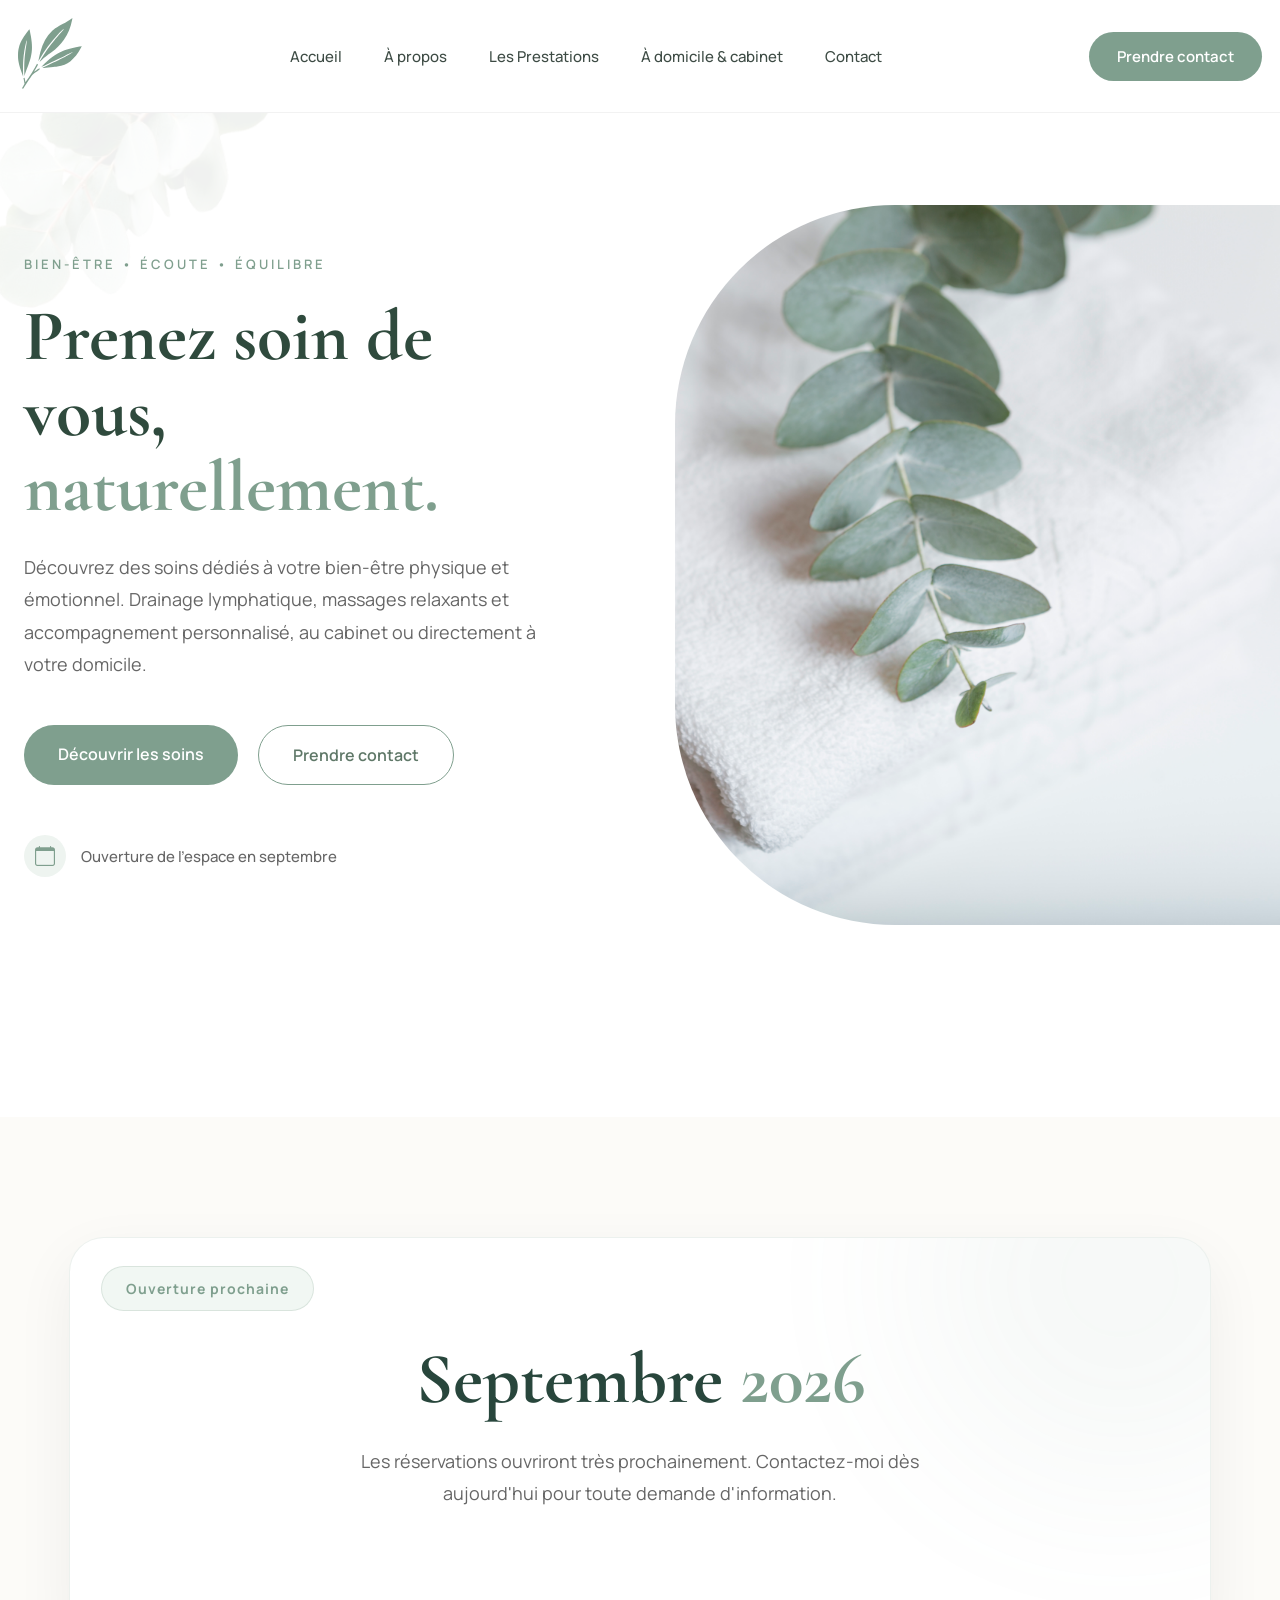
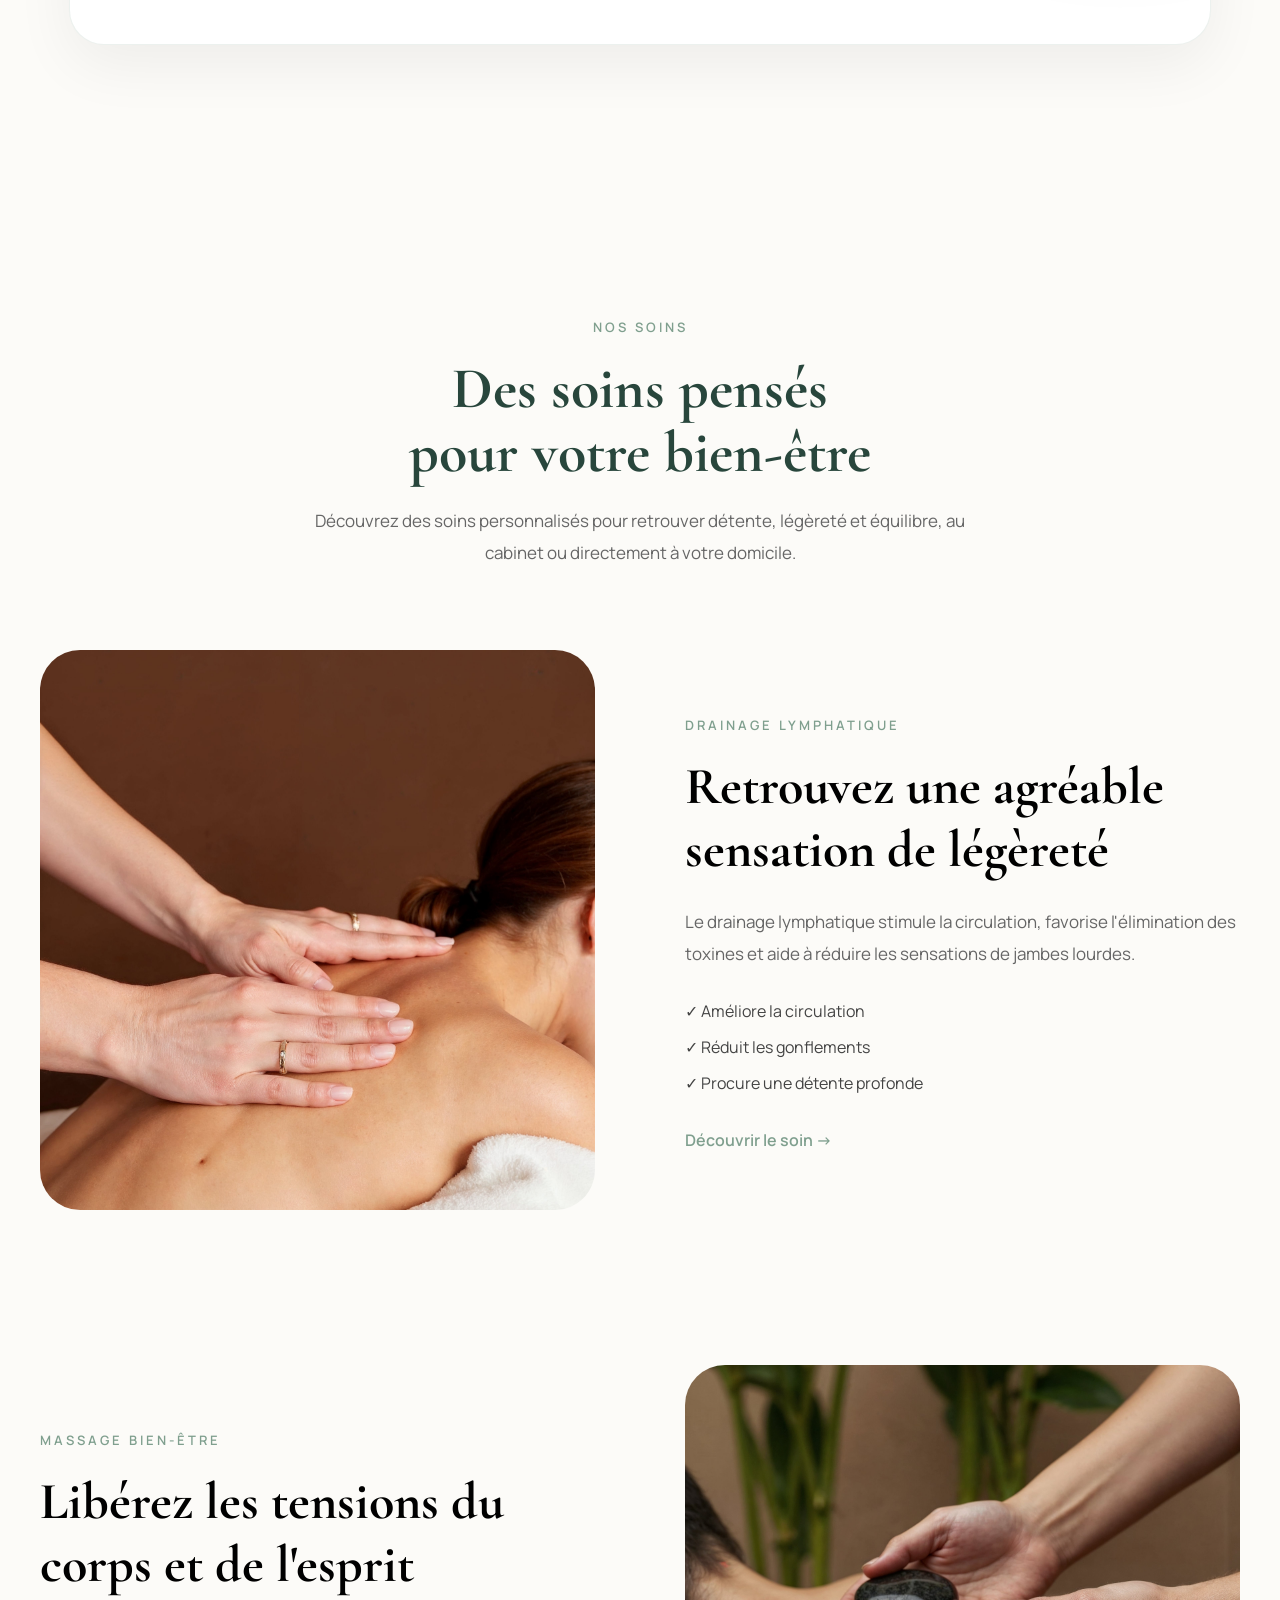
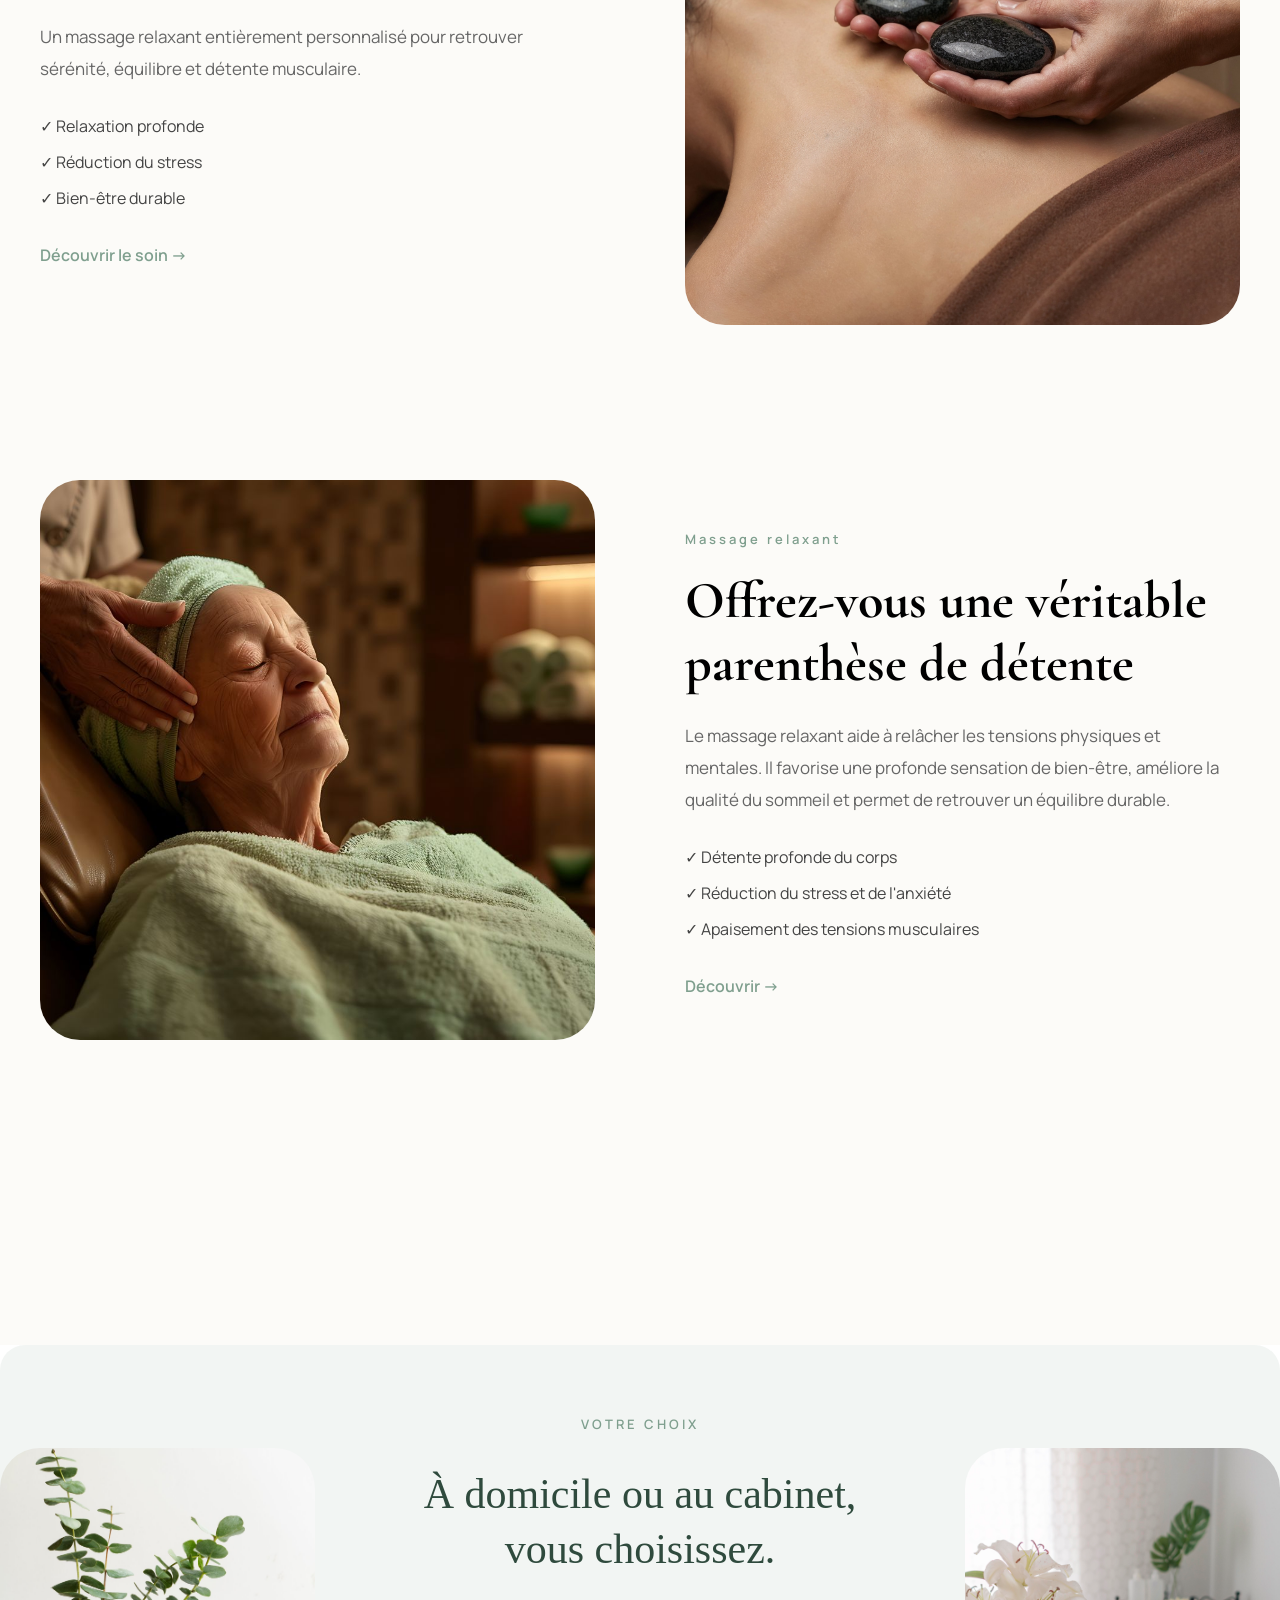
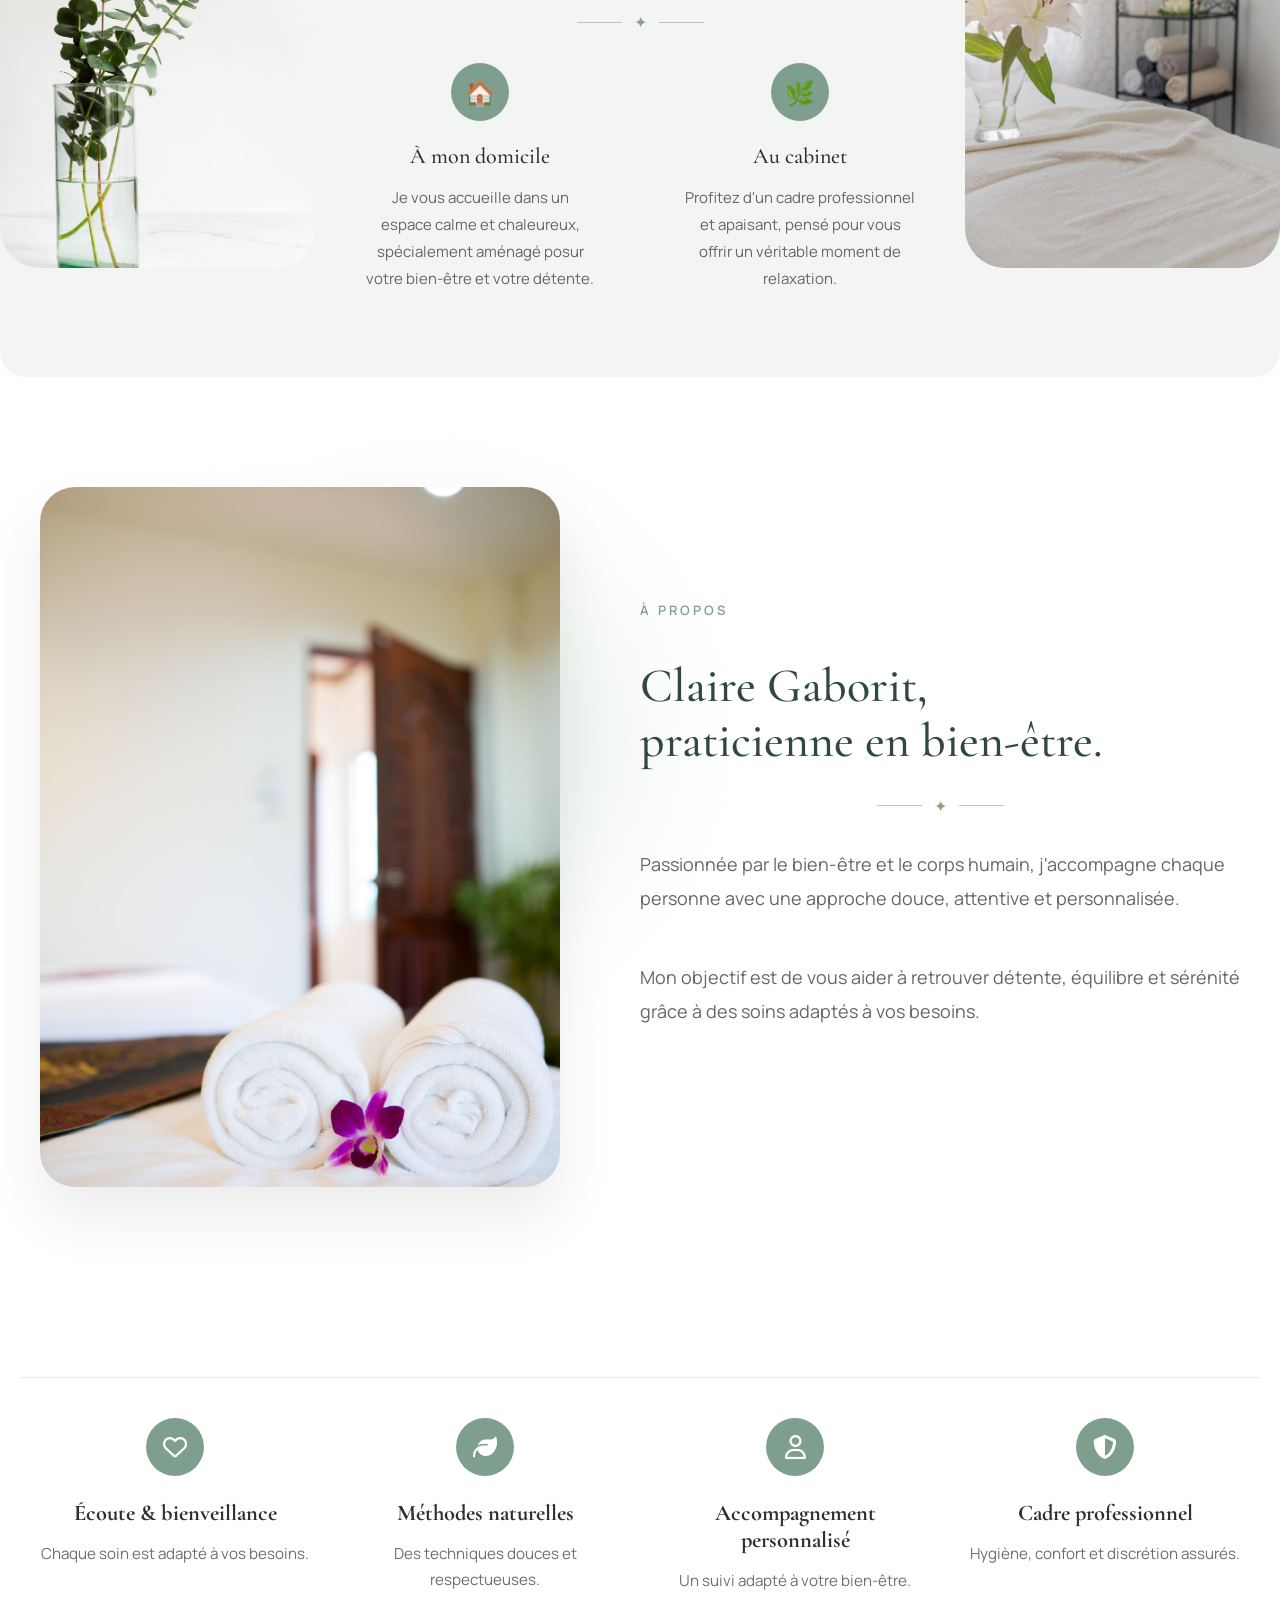
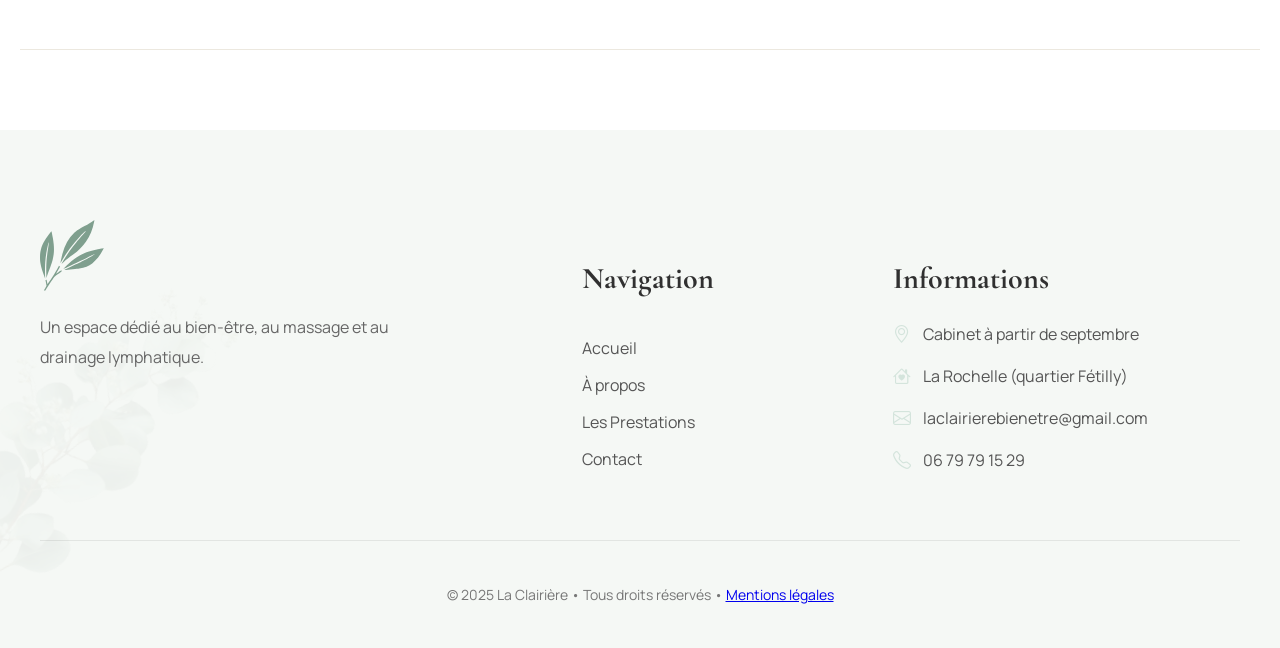
==== commit dcec48a4: "Référencement" ====
--- a/index.html
+++ b/index.html
@@ -2,22 +2,106 @@
 <html lang="fr">
 
 <head>
+
     <meta charset="UTF-8">
     <meta name="viewport" content="width=device-width, initial-scale=1.0">
-    <title>La clairière</title>
+
+    <!-- SEO -->
+    <title>La Clairière | Drainage lymphatique & massages bien-être à La Rochelle</title>
+
+    <meta name="description"
+        content="La Clairière vous accueille à La Rochelle pour des séances de drainage lymphatique et de massages bien-être. Profitez d'un accompagnement personnalisé dans un cadre calme et apaisant, uniquement sur rendez-vous.">
+
+    <meta name="robots" content="index, follow">
+
+    <meta name="author" content="La Clairière">
+
+    <meta name="theme-color" content="#7F9F8E">
+
+    <link rel="canonical" href="https://la-clairiere-bien-etre.com/">
+
+    <!-- Open Graph -->
+    <meta property="og:type" content="website">
+    <meta property="og:locale" content="fr_FR">
+    <meta property="og:site_name" content="La Clairière">
+
+    <meta property="og:title"
+        content="La Clairière | Drainage lymphatique & massages bien-être à La Rochelle">
+
+    <meta property="og:description"
+        content="Découvrez les prestations de drainage lymphatique et de massages bien-être proposées par La Clairière à La Rochelle.">
+
+    <meta property="og:url"
+        content="https://la-clairiere-bien-etre.com/">
+
+    <meta property="og:image"
+        content="https://la-clairiere-bien-etre.com/assets/og-image.jpg">
+
+    <!-- Twitter -->
+    <meta name="twitter:card" content="summary_large_image">
+
+    <meta name="twitter:title"
+        content="La Clairière | Drainage lymphatique & massages bien-être à La Rochelle">
+
+    <meta name="twitter:description"
+        content="Drainage lymphatique et massages bien-être à La Rochelle dans un cadre calme et chaleureux.">
+
+    <meta name="twitter:image"
+        content="https://la-clairiere-bien-etre.com/assets/og-image.jpg">
+
+    <!-- Favicon -->
+    <link rel="icon" type="image/png" sizes="96x96" href="/favicon-96x96.png">
+    <link rel="icon" type="image/svg+xml" href="/favicon.svg">
+    <link rel="shortcut icon" href="/favicon.ico">
+    <link rel="apple-touch-icon" sizes="180x180" href="/apple-touch-icon.png">
+    <link rel="manifest" href="/site.webmanifest">
+
+    <!-- Google Fonts -->
+    <link rel="preconnect" href="https://fonts.googleapis.com">
+    <link rel="preconnect" href="https://fonts.gstatic.com" crossorigin>
+
+    <link href="https://fonts.googleapis.com/css2?family=Cormorant+Garamond:wght@500;600;700&family=Manrope:wght@300;400;500;600&display=swap"
+        rel="stylesheet">
+
+    <!-- Icons -->
+    <link rel="stylesheet"
+        href="https://cdn.jsdelivr.net/npm/bootstrap-icons@1.11.3/font/bootstrap-icons.min.css">
+
+    <link rel="stylesheet"
+        href="https://cdnjs.cloudflare.com/ajax/libs/font-awesome/6.7.2/css/all.min.css">
+
+    <!-- CSS -->
     <link rel="stylesheet" href="style.css">
-    <link rel="stylesheet" href="https://cdn.jsdelivr.net/npm/bootstrap-icons@1.11.3/font/bootstrap-icons.min.css">
-    <link rel="preconnect" href="https://fonts.googleapis.com">
-    <link rel="stylesheet" href="https://cdnjs.cloudflare.com/ajax/libs/font-awesome/6.7.2/css/all.min.css">
-
-    <link
-        href="https://fonts.googleapis.com/css2?family=Cormorant+Garamond:wght@500;600;700&family=Manrope:wght@300;400;500;600&display=swap"
-        rel="stylesheet">
-        <link rel="icon" type="image/png" href="/favicon-96x96.png" sizes="96x96" />
-<link rel="icon" type="image/svg+xml" href="/favicon.svg" />
-<link rel="shortcut icon" href="/favicon.ico" />
-<link rel="apple-touch-icon" sizes="180x180" href="/apple-touch-icon.png" />
-<link rel="manifest" href="/site.webmanifest" />
+
+    <!-- Schema.org -->
+    <script type="application/ld+json">
+{
+  "@context":"https://schema.org",
+  "@type":"HealthAndBeautyBusiness",
+
+  "name":"La Clairière",
+
+  "url":"https://la-clairiere-bien-etre.com",
+
+  "image":"https://la-clairiere-bien-etre.com/assets/og-image.jpg",
+
+  "telephone":"+33679791529",
+
+  "address":{
+      "@type":"PostalAddress",
+      "addressLocality":"La Rochelle",
+      "addressCountry":"FR"
+  },
+
+  "areaServed":"La Rochelle",
+
+  "priceRange":"€€",
+
+  "description":"Drainage lymphatique et massages bien-être à La Rochelle.",
+
+  "openingHours":"Mo-Sa 09:00-19:00"
+}
+</script>
 
 </head>
 <!-- HEADER -->
@@ -81,11 +165,11 @@
 
             <div class="hero-buttons">
 
-                <a href="#" class="btn-primary">
+                <a href="prestations.html" class="btn-primary">
                     Découvrir les soins
                 </a>
 
-                <a href="#" class="btn-secondary">
+                <a href="contact.html" class="btn-secondary">
                     Prendre contact
                 </a>
 
@@ -135,14 +219,25 @@
             d'information.
 
         </p>
-
-        <a href="#" class="btn-opening">
-            Prendre rendez-vous
-        </a>
+        <!-- Bouton RDV -->
+
+        <!-- <a
+    href="#"
+    class="btn-opening"
+    data-cal-link="khaoula-boudjema-huad3g/drainage-lymphatique"
+    data-cal-namespace="drainage-lymphatique"
+    data-cal-config='{"layout":"month_view"}'>
+
+    Prendre rendez-vous
+
+</a> -->
         
     </div>
 
 </section>
+
+
+
     <!-- <section class="opening">
         <div class="opening-content">
 
@@ -463,6 +558,101 @@
         </div>
 
     </section>
+
+<!-- test cal.com -->
+<!-- Cal inline embed code begins -->
+<div style="width:100%;height:100%;overflow:scroll" id="my-cal-inline-drainage-lymphatique"></div>
+<!-- <script type="text/javascript">
+  (function (C, A, L) { let p = function (a, ar) { a.q.push(ar); }; let d = C.document; C.Cal = C.Cal || function () { let cal = C.Cal; let ar = arguments; if (!cal.loaded) { cal.ns = {}; cal.q = cal.q || []; d.head.appendChild(d.createElement("script")).src = A; cal.loaded = true; } if (ar[0] === L) { const api = function () { p(api, arguments); }; const namespace = ar[1]; api.q = api.q || []; if(typeof namespace === "string"){cal.ns[namespace] = cal.ns[namespace] || api;p(cal.ns[namespace], ar);p(cal, ["initNamespace", namespace]);} else p(cal, ar); return;} p(cal, ar); }; })(window, "https://app.cal.com/embed/embed.js", "init");
+Cal("init", "drainage-lymphatique", {origin:"https://app.cal.com"});
+Cal.config = Cal.config || {};
+Cal.config.forwardQueryParams = true;
+
+  Cal.ns["drainage-lymphatique"]("inline", {
+    elementOrSelector:"#my-cal-inline-drainage-lymphatique",
+    config: {"layout":"month_view","useSlotsViewOnSmallScreen":"true"},
+    calLink: "khaoula-boudjema-huad3g/drainage-lymphatique",
+  });
+
+  Cal.ns["drainage-lymphatique"]("ui", {"hideEventTypeDetails":false,"layout":"month_view"});
+  </script> -->
+  <!-- Cal inline embed code ends -->
+
+  <script type="text/javascript">
+(function (C, A, L) {
+    let p = function (a, ar) {
+        a.q.push(ar);
+    };
+
+    let d = C.document;
+
+    C.Cal = C.Cal || function () {
+
+        let cal = C.Cal;
+        let ar = arguments;
+
+        if (!cal.loaded) {
+
+            cal.ns = {};
+            cal.q = cal.q || [];
+
+            d.head.appendChild(
+                d.createElement("script")
+            ).src = A;
+
+            cal.loaded = true;
+
+        }
+
+        if (ar[0] === L) {
+
+            const api = function () {
+                p(api, arguments);
+            };
+
+            const namespace = ar[1];
+
+            api.q = api.q || [];
+
+            if (typeof namespace === "string") {
+
+                cal.ns[namespace] = cal.ns[namespace] || api;
+
+                p(cal.ns[namespace], ar);
+
+                p(cal, ["initNamespace", namespace]);
+
+            } else {
+
+                p(cal, ar);
+
+            }
+
+            return;
+
+        }
+
+        p(cal, ar);
+
+    };
+
+})(window,
+"https://app.cal.com/embed/embed.js",
+"init");
+
+Cal("init", "drainage-lymphatique", {
+    origin: "https://app.cal.com"
+});
+
+Cal.ns["drainage-lymphatique"]("ui", {
+
+    hideEventTypeDetails: false,
+
+    layout: "month_view"
+
+});
+</script>
+
 
 
 
@@ -553,6 +743,52 @@
         </div>
 
     </footer>
+<!-- 
+    <script>
+(function (C, A, L) {
+  let p = function (a, ar) {
+    a.q.push(ar);
+  };
+
+  let d = C.document;
+
+  C.Cal = C.Cal || function () {
+    let cal = C.Cal;
+    let ar = arguments;
+
+    if (!cal.loaded) {
+      cal.ns = {};
+      cal.q = cal.q || [];
+      d.head.appendChild(d.createElement("script")).src = A;
+      cal.loaded = true;
+    }
+
+    if (ar[0] === L) {
+      const api = function () {
+        p(api, arguments);
+      };
+      const namespace = ar[1];
+
+      api.q = api.q || [];
+
+      if (typeof namespace === "string") {
+        cal.ns[namespace] = cal.ns[namespace] || api;
+        p(cal.ns[namespace], ar);
+        p(cal, ["initNamespace", namespace]);
+      } else {
+        p(cal, ar);
+      }
+
+      return;
+    }
+
+    p(cal, ar);
+  };
+
+})(window, "https://app.cal.com/embed/embed.js", "init");
+
+Cal("init", "TON-LIEN-CAL", {origin:"https://cal.com"});
+</script> -->
 
 
 </body>
--- a/style.css
+++ b/style.css
@@ -133,9 +133,7 @@
 .hero{
 
     max-width:1300px;
-
-    margin:140px auto 100px;
-
+    margin: 112px auto 100px;
     display:grid;
     grid-template-columns:1fr 1fr;
 
@@ -143,12 +141,12 @@
 
     gap:70px;
 
-    padding:0 40px;
 }
 
 .hero-content{
 
     max-width:540px;
+    padding: 140px 24px;
 }
 
 .hero-subtitle{
@@ -2605,6 +2603,10 @@
     background:#FCFBF8;
 
 }
+.service-detail-image img{
+    border-radius: 35px;
+
+}
 
 .service-detail-container{
 
@@ -2702,12 +2704,12 @@
 .service-detail-image{
 
     order:-1;
-
 }
 
 .service-detail-image img{
 
     height:420px;
+    
 
 }
 
@@ -4359,6 +4361,7 @@
 
     width:100%;
 
+    font-family: 'Manrope';
     padding:18px 20px;
 
     border:1px solid #E7E7E7;
@@ -4648,6 +4651,7 @@
 .legal-hero h1{
 
     font-family:"Cormorant Garamond", serif;
+    text-align: center;
 
     font-size:72px;
 
@@ -4672,6 +4676,7 @@
     margin:35px auto 0;
 
     font-size:18px;
+    text-align: center;
 
     line-height:1.9;
 
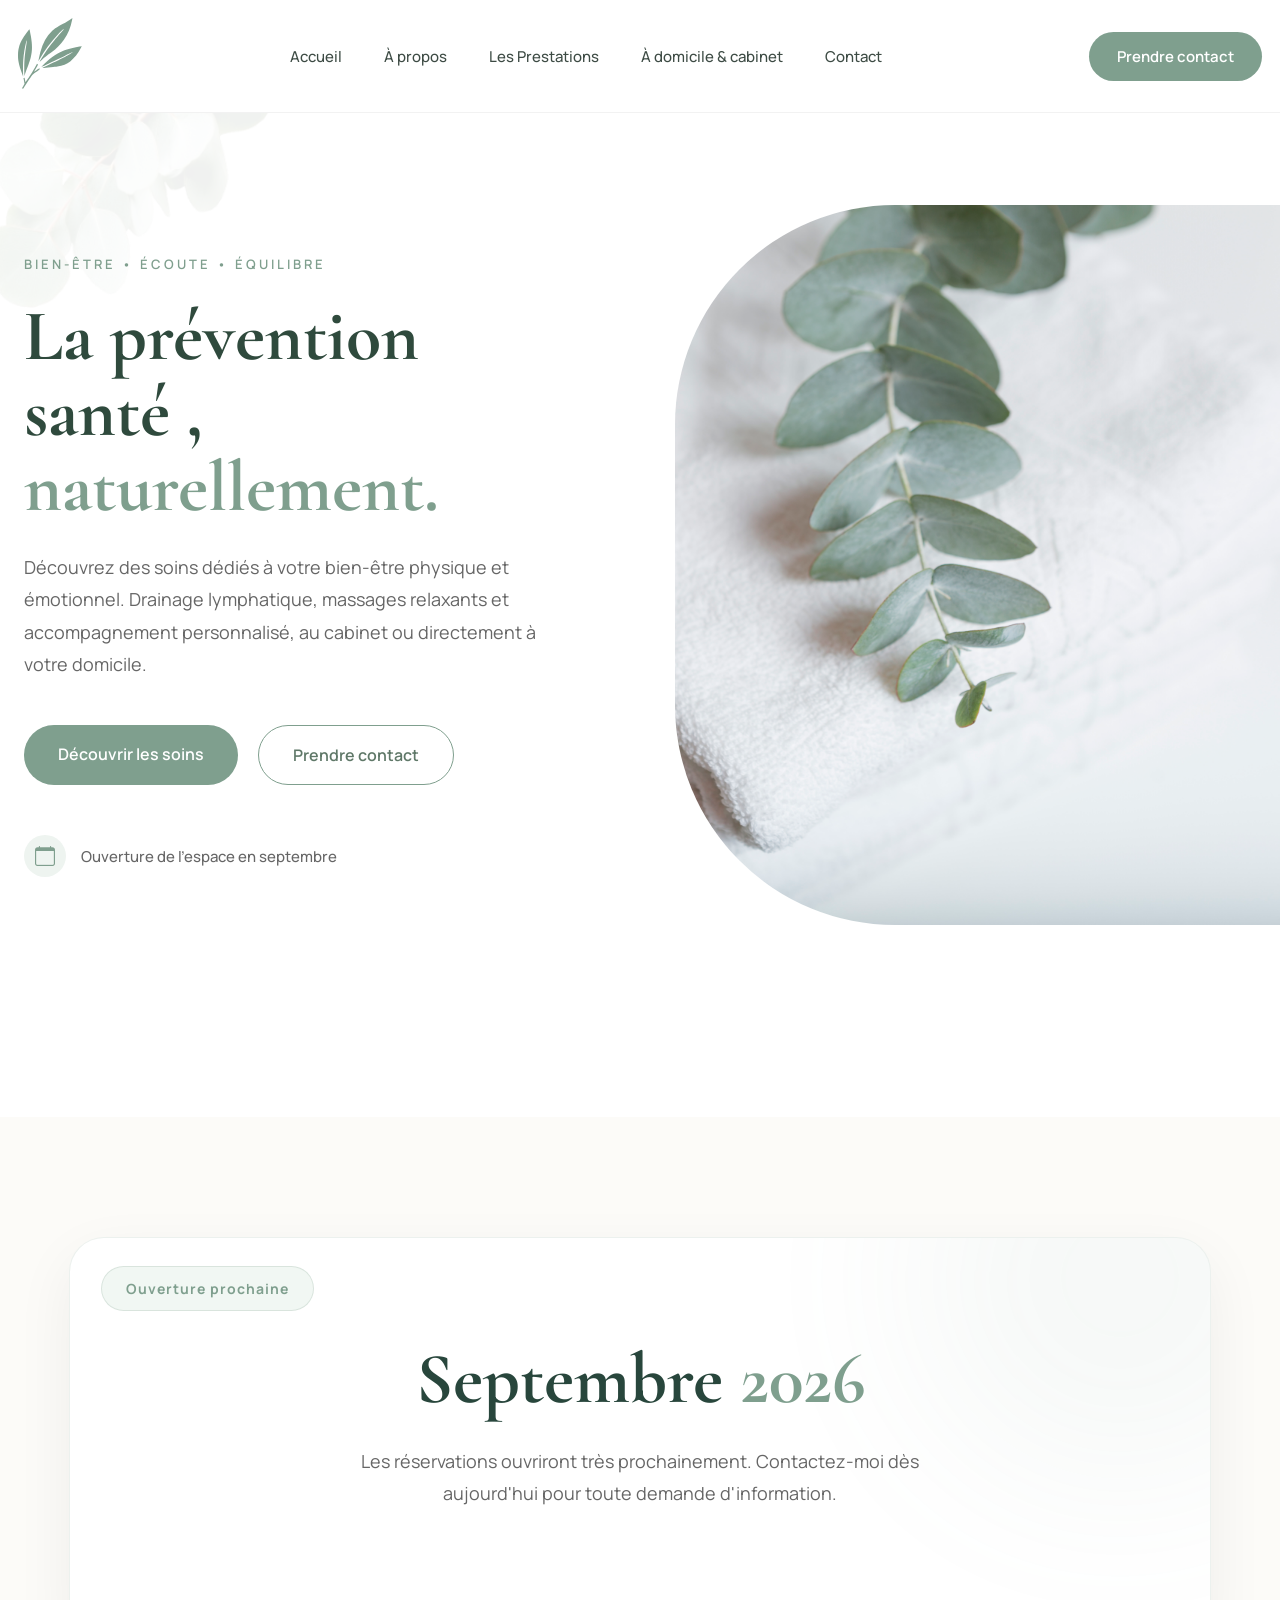
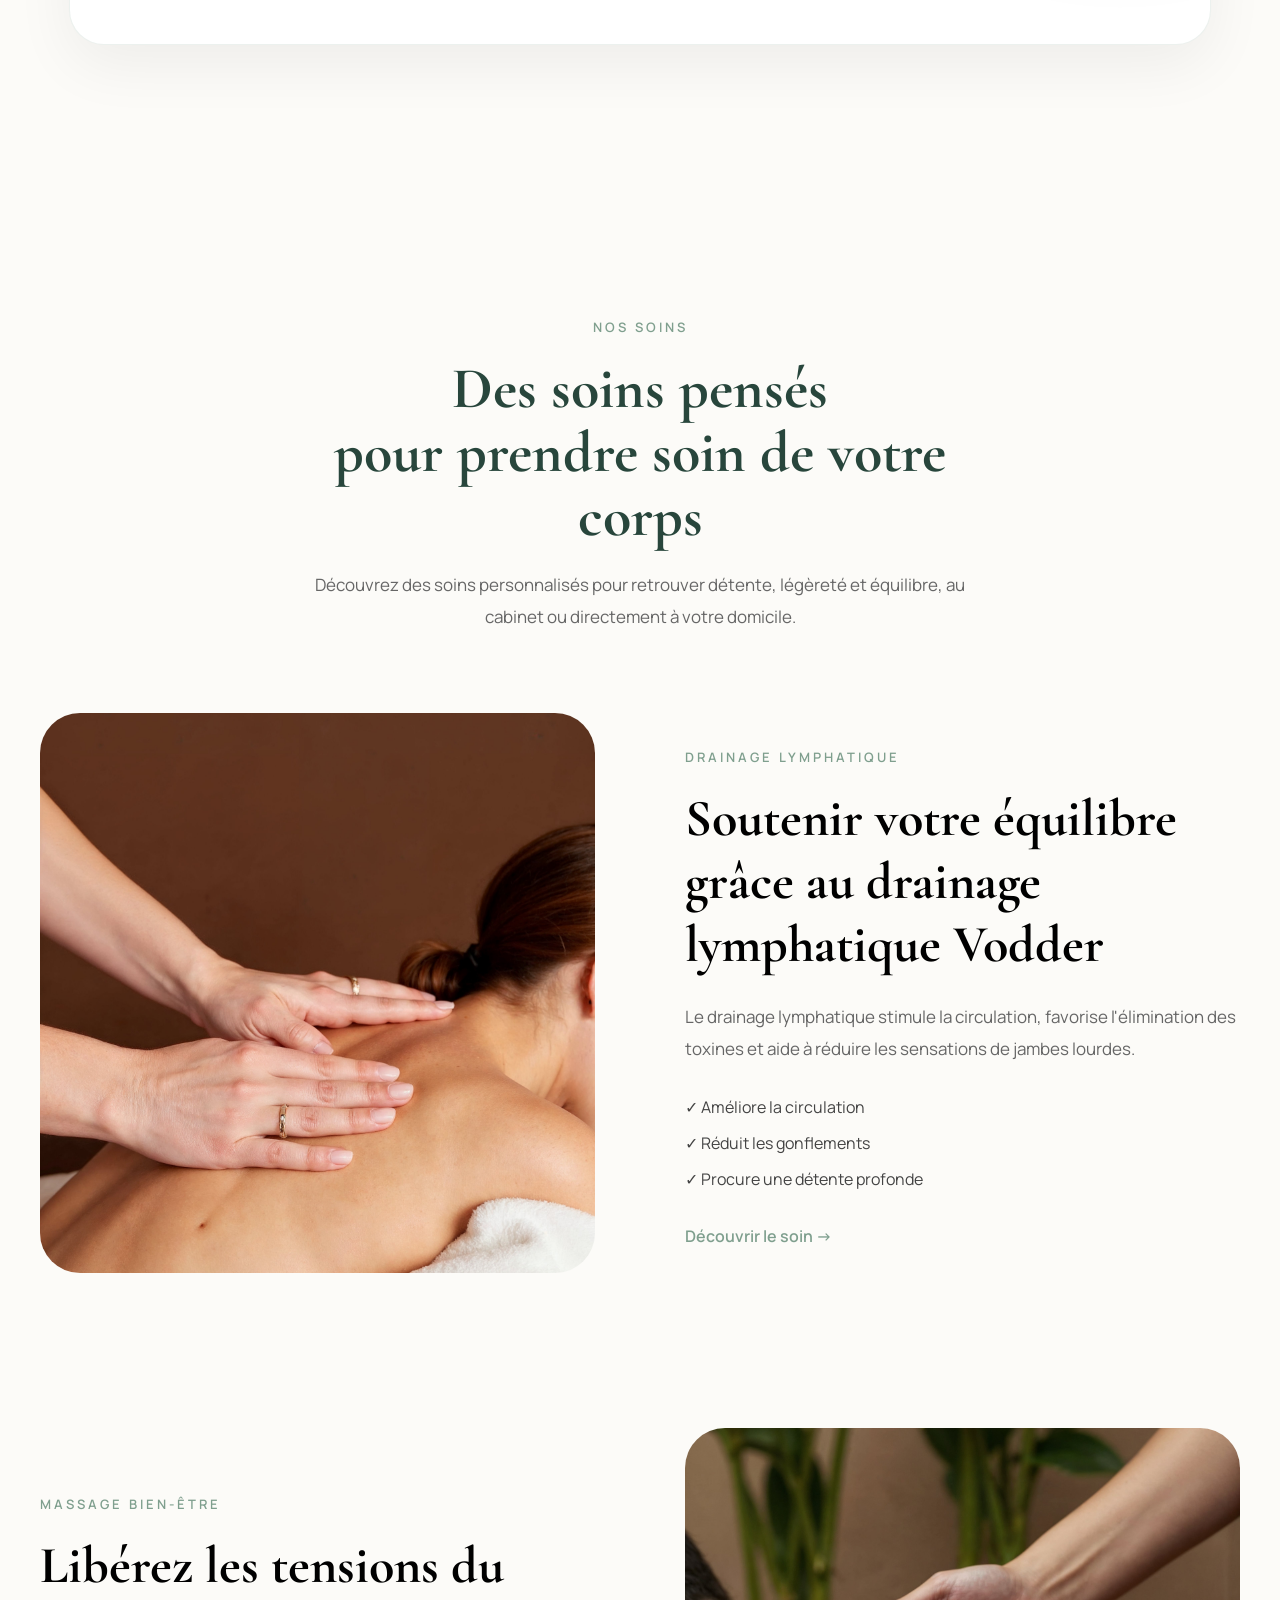
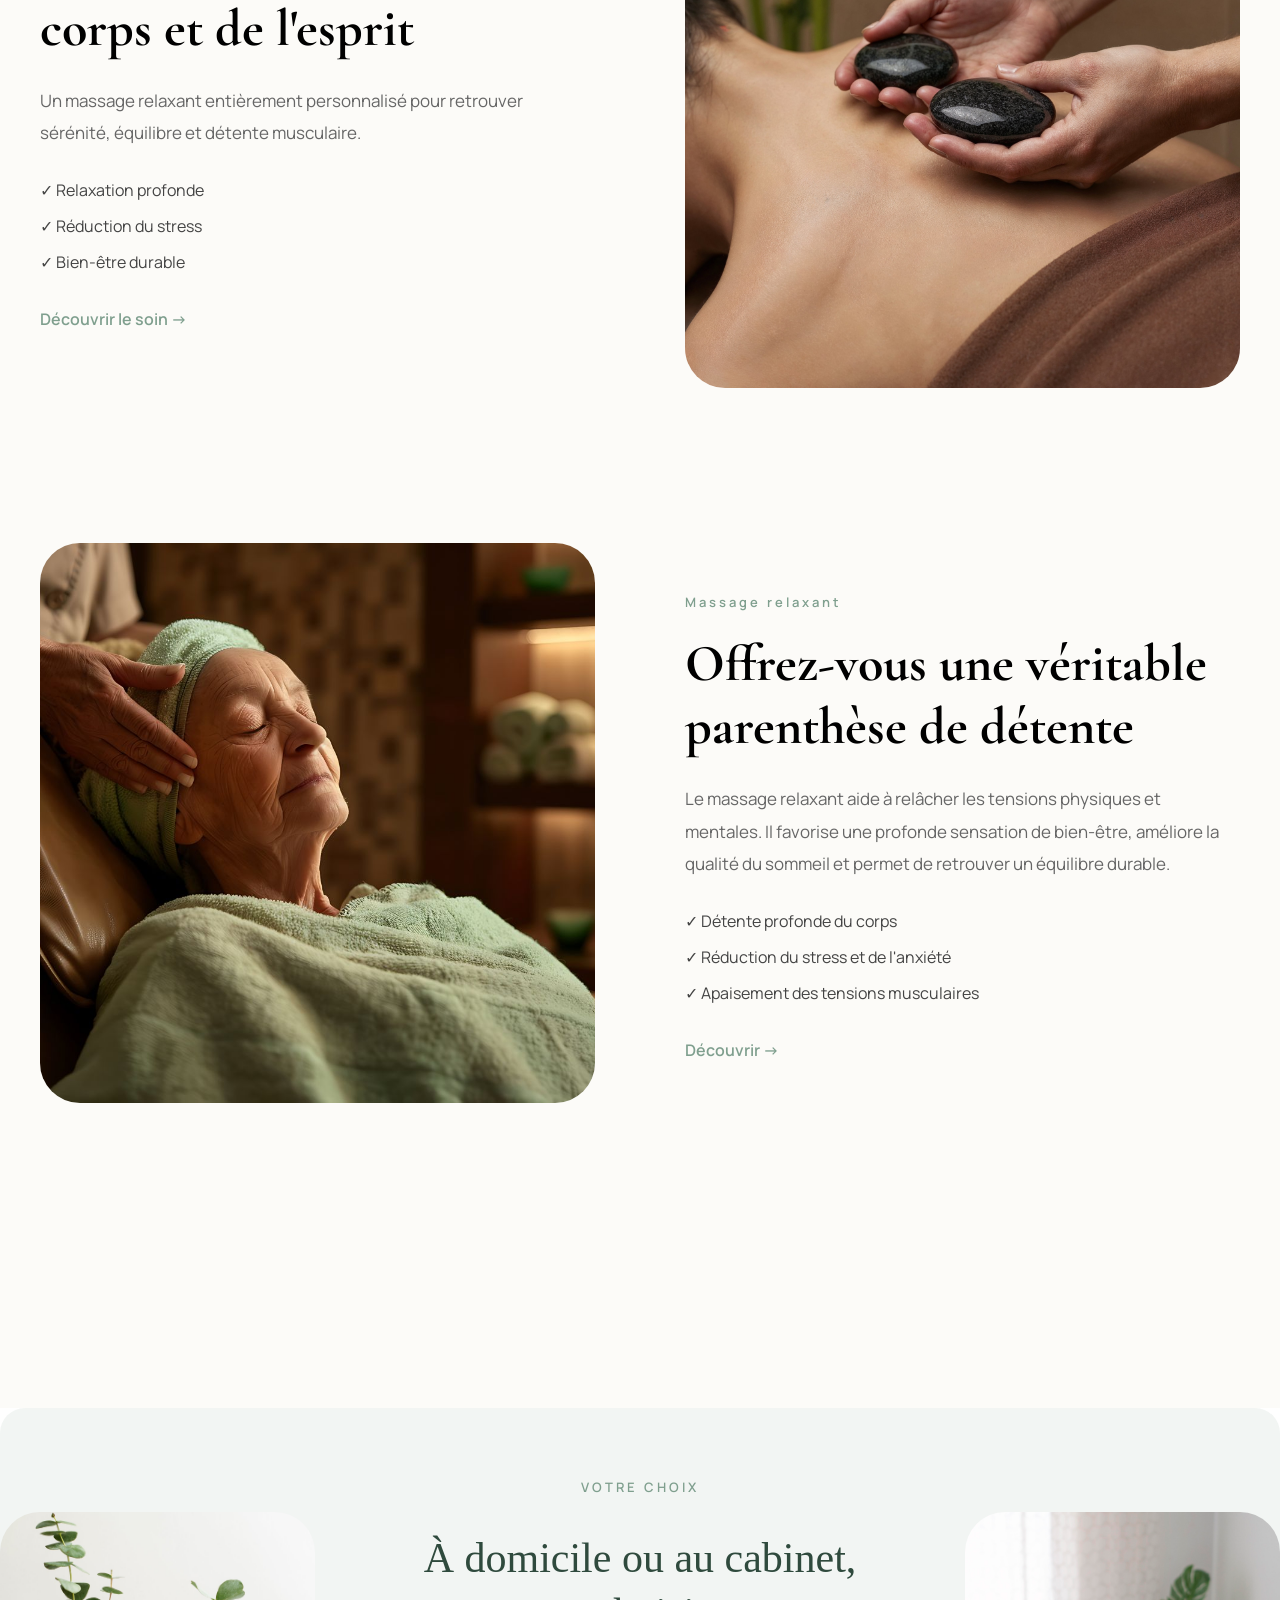
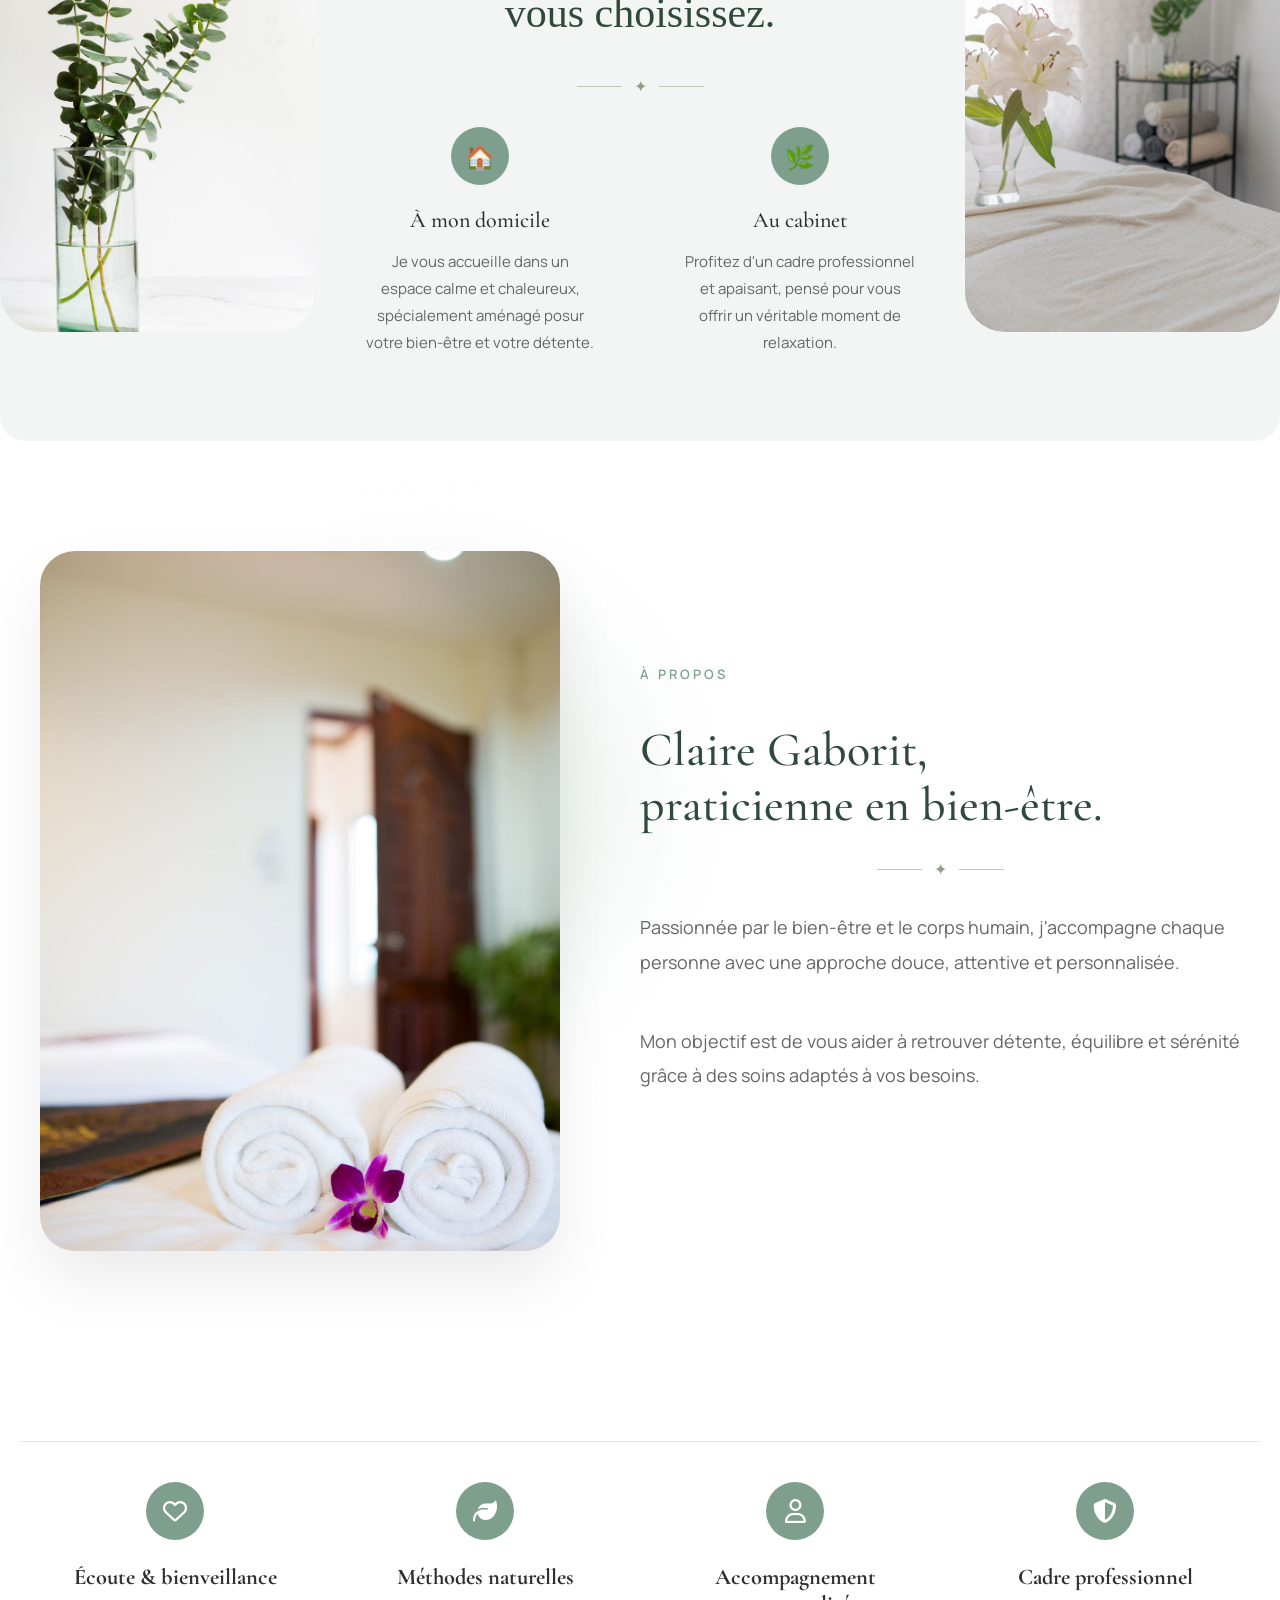
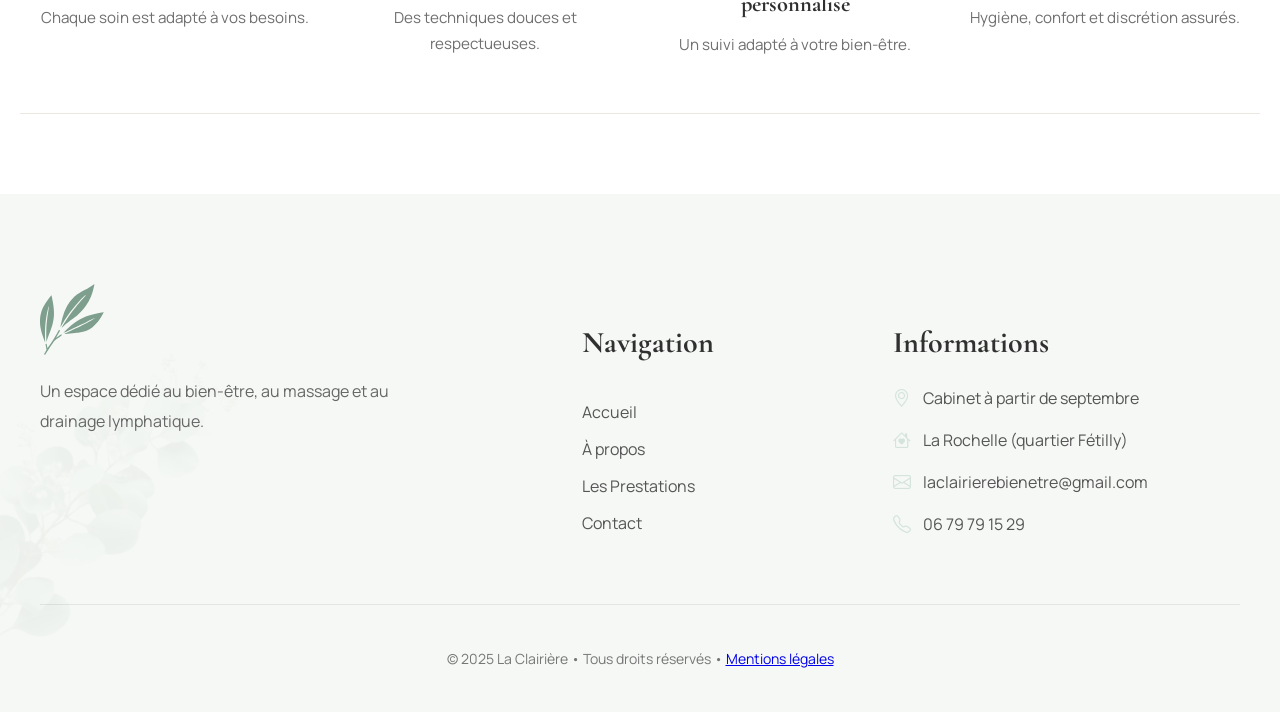
==== commit 4c7578ce: "textes" ====
--- a/index.html
+++ b/index.html
@@ -153,7 +153,7 @@
             </span>
 
             <h1>
-                Prenez soin de vous,<br>
+                La prévention santé ,<br>
                 <span>naturellement.</span>
             </h1>
 
@@ -270,7 +270,7 @@
 
                 <span>NOS SOINS</span>
 
-                <h2>Des soins pensés<br>pour votre bien-être</h2>
+                <h2>Des soins pensés <br> pour prendre soin de votre corps</h2>
 
                 <p>
                     Découvrez des soins personnalisés pour retrouver détente,
@@ -293,7 +293,8 @@
                         DRAINAGE LYMPHATIQUE
                     </span>
 
-                    <h3>Retrouvez une agréable sensation de légèreté</h3>
+                    <h3> Soutenir votre équilibre grâce au drainage lymphatique Vodder</h3>
+                    
 
                     <p>
                         Le drainage lymphatique stimule la circulation,
